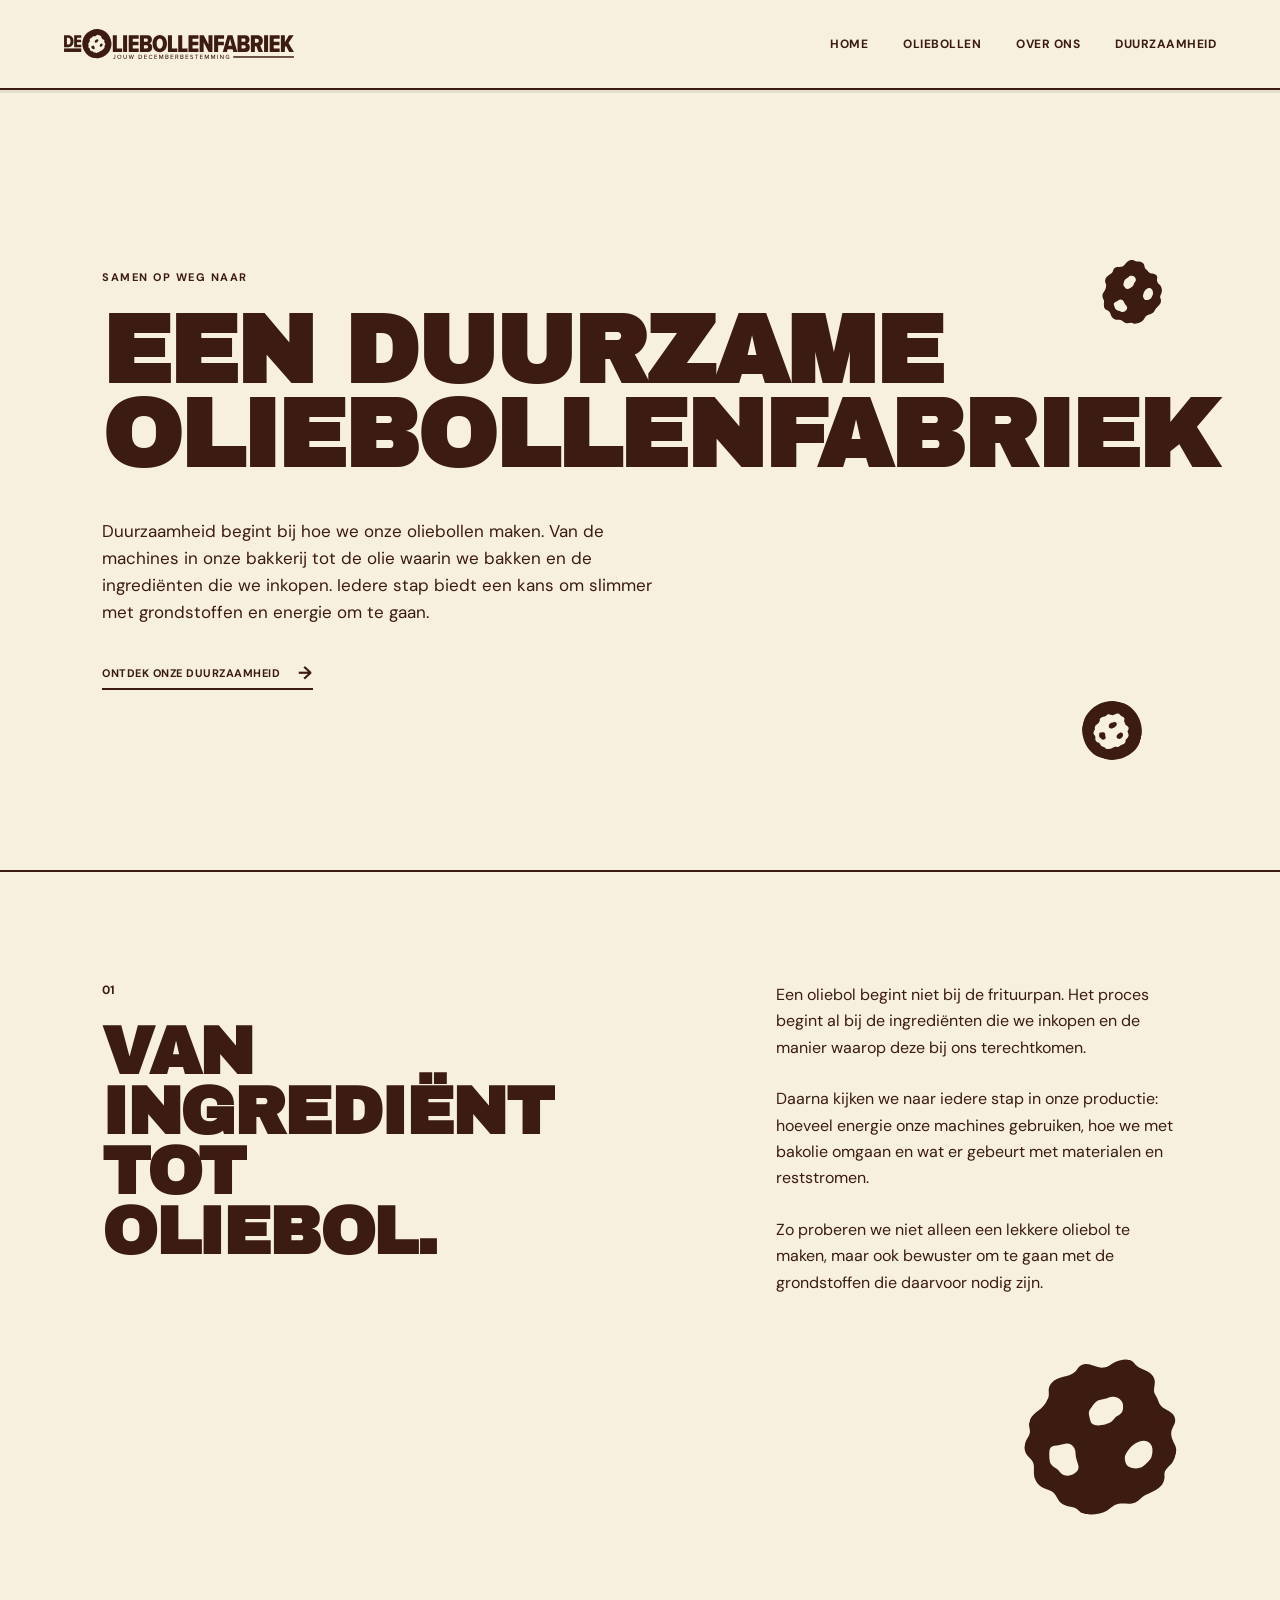
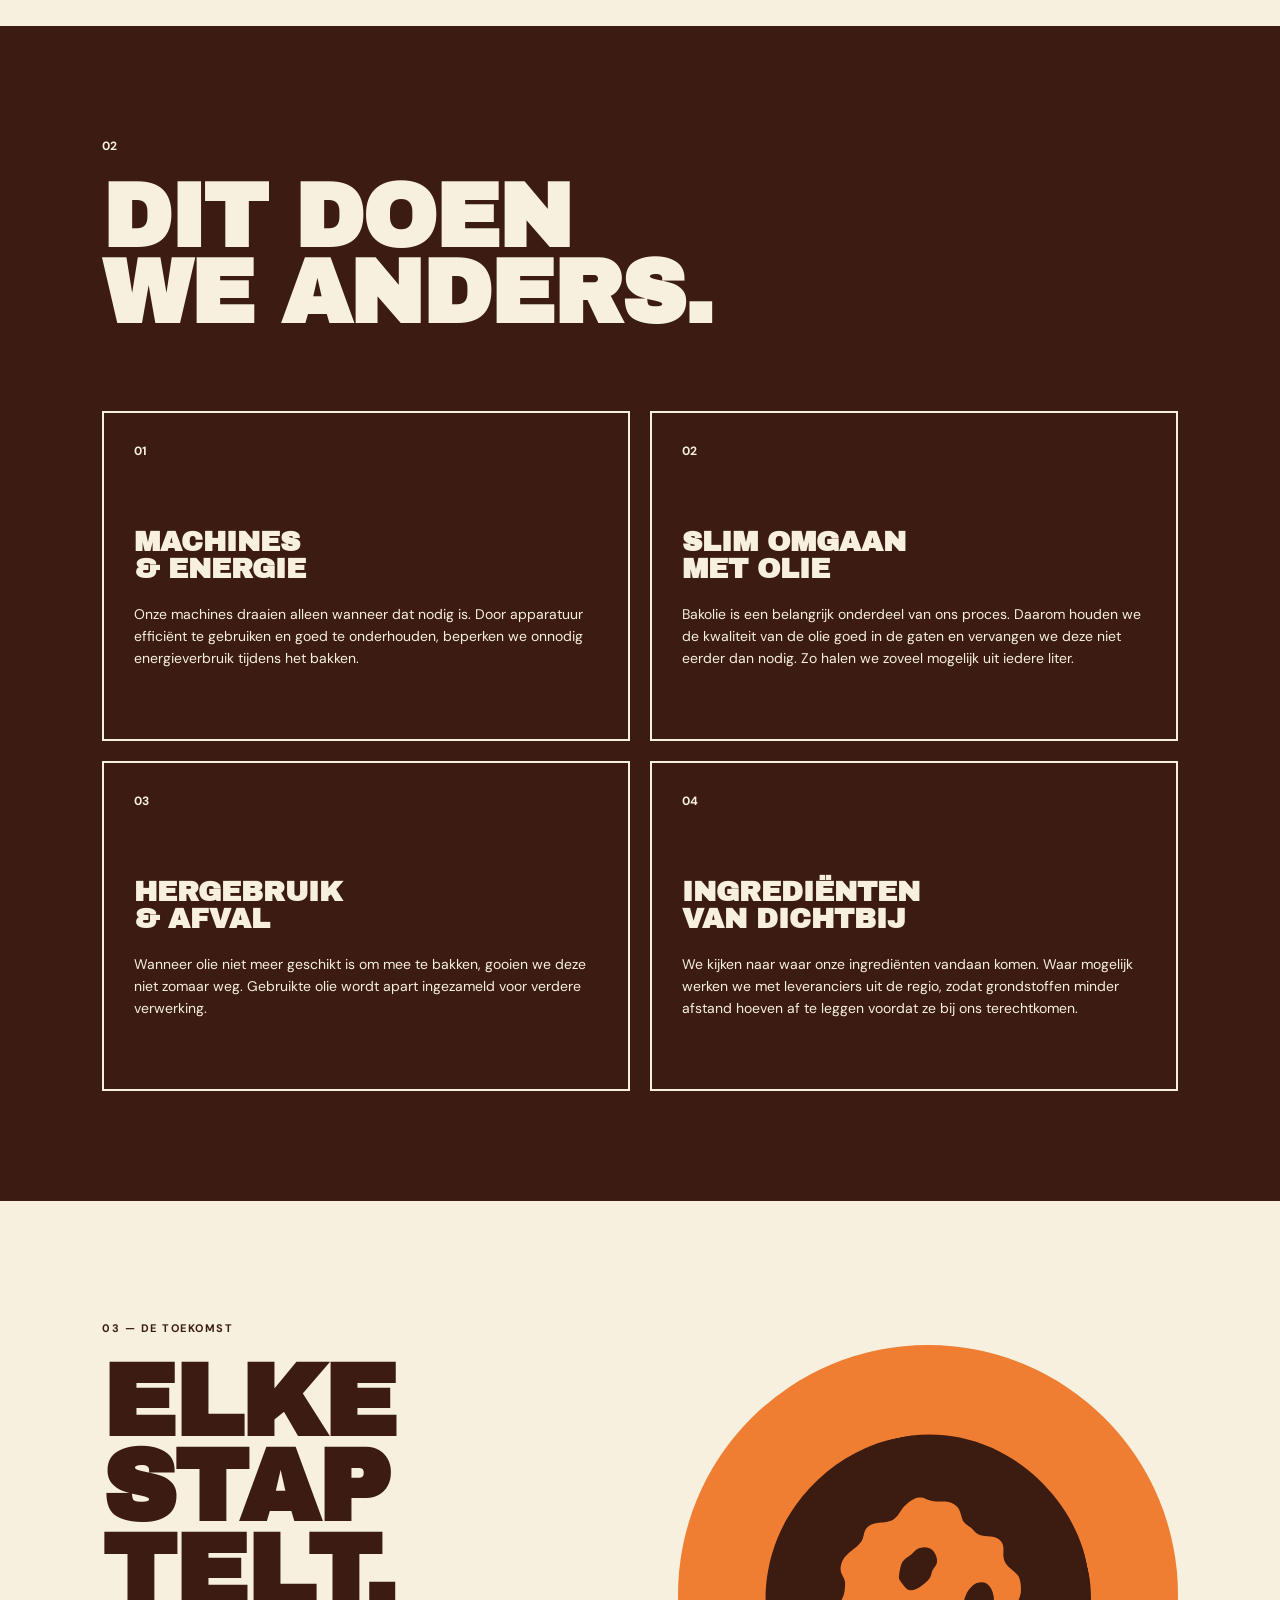
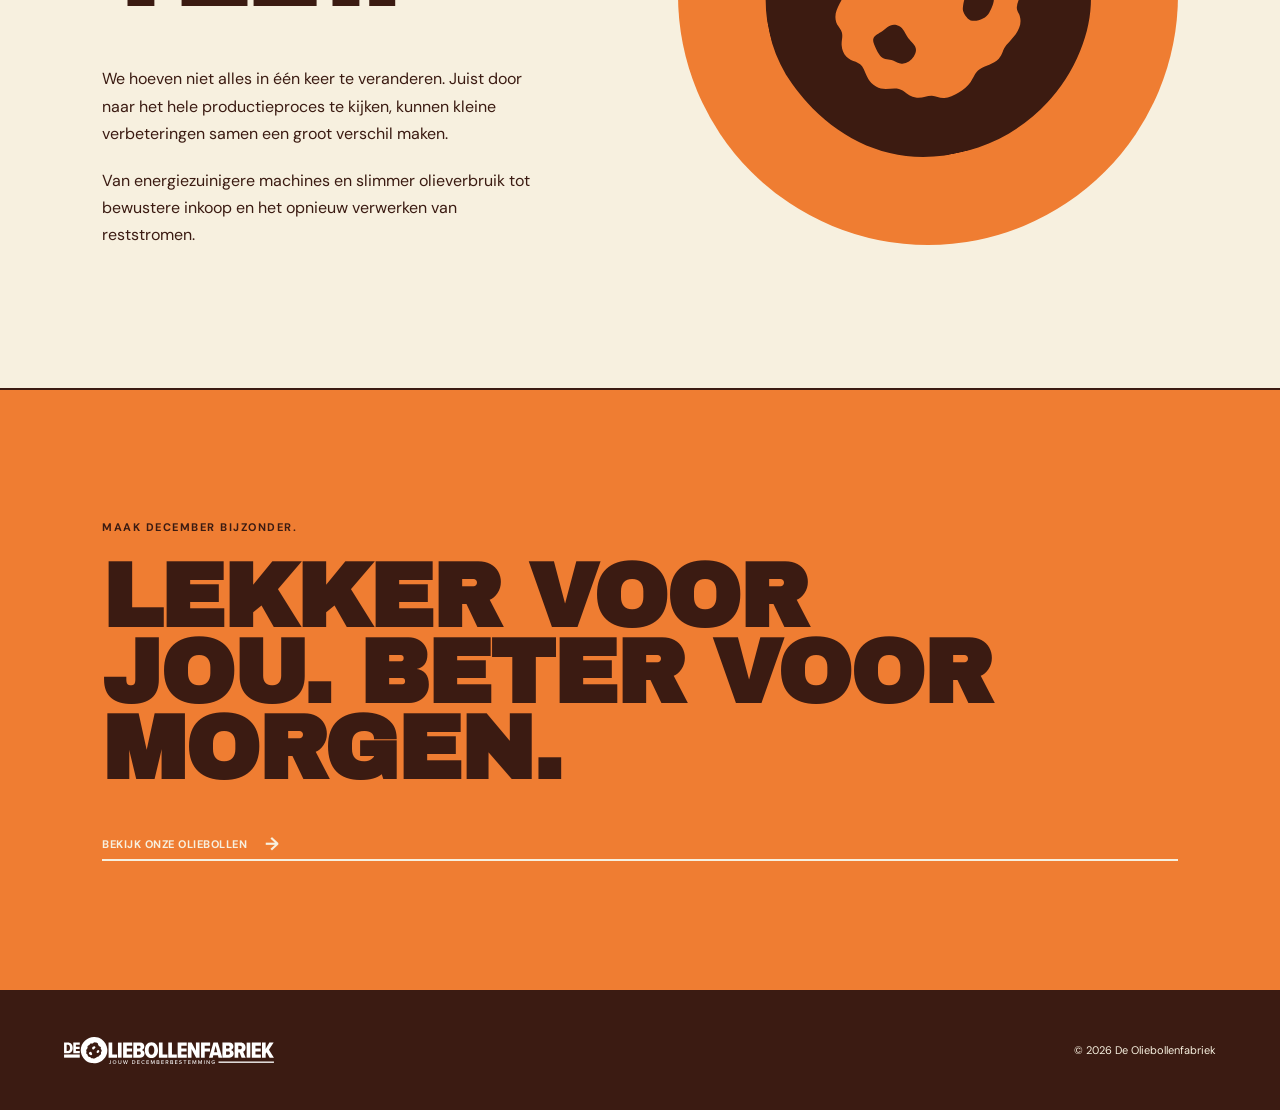
==== duurzaamheid.html @ 241d448b "Add files via upload" ====
<!DOCTYPE html>
<html lang="nl">
<head>
    <meta charset="UTF-8">
    <meta name="viewport" content="width=device-width, initial-scale=1.0">

    <title>Duurzaamheid — De Oliebollenfabriek</title>

    <link rel="stylesheet" href="style.css">

    <link rel="preconnect" href="https://fonts.googleapis.com">
    <link rel="preconnect" href="https://fonts.gstatic.com" crossorigin>
    <link href="https://fonts.googleapis.com/css2?family=Archivo+Black&family=DM+Sans:wght@400;500;700&display=swap" rel="stylesheet">
</head>

<body>

<header class="navbar">

    <a href="index.html" class="brand">
        <img src="typeface_logo.svg" alt="De Oliebollenfabriek">
    </a>

    <nav>
        <a href="index.html">Home</a>
        <a href="index.html#producten">Oliebollen</a>
        <a href="index.html#over-ons">Over ons</a>
        <a href="duurzaamheid.html">Duurzaamheid</a>
    </nav>

</header>


<main>

    <!-- HERO -->
    <section class="hero">

        <div class="hero-content">

            <p class="eyebrow">SAMEN OP WEG NAAR</p>

            <h1>
                EEN DUURZAME<br>
                OLIEBOLLENFABRIEK
            </h1>

            <p class="hero-intro">
                Duurzaamheid begint bij hoe we onze oliebollen
                maken. Van de machines in onze bakkerij tot de
                olie waarin we bakken en de ingrediënten die we
                inkopen. Iedere stap biedt een kans om slimmer
                met grondstoffen en energie om te gaan.
            </p>

            <a href="#duurzaam" class="text-button">
                ONTDEK ONZE DUURZAAMHEID
                <span>→</span>
            </a>

        </div>


        <div class="hero-visual">

            <img
                src="oliebol.svg"
                alt=""
                class="hero-oliebol"
            >

            <img
                src="oliebol_negative.svg"
                alt=""
                class="hero-oliebol-small"
            >

        </div>

    </section>


    <!-- PRODUCTION STORY -->
    <section class="about" id="over">

        <div class="about-heading">

            <p class="section-number">01</p>

            <h2>
                VAN<br>
                INGREDIËNT<br>
                TOT<br>
                OLIEBOL.
            </h2>

        </div>


        <div class="about-text">

            <p>
                Een oliebol begint niet bij de frituurpan.
                Het proces begint al bij de ingrediënten die
                we inkopen en de manier waarop deze bij ons
                terechtkomen.
            </p>

            <p>
                Daarna kijken we naar iedere stap in onze
                productie: hoeveel energie onze machines
                gebruiken, hoe we met bakolie omgaan en wat
                er gebeurt met materialen en reststromen.
            </p>

            <p>
                Zo proberen we niet alleen een lekkere oliebol
                te maken, maar ook bewuster om te gaan met de
                grondstoffen die daarvoor nodig zijn.
            </p>

            <div class="about-decoration">
                <img src="oliebol.svg" alt="">
            </div>

        </div>

    </section>


    <!-- SUSTAINABILITY TOPICS -->
    <section class="sustainability" id="duurzaam">

        <div class="section-heading light">

            <p class="section-number">02</p>

            <h2>
                DIT DOEN<br>
                WE ANDERS.
            </h2>

        </div>


        <div class="cards">

            <!-- MACHINE USE -->
            <article class="card">

                <p class="card-number">01</p>

                <h3>MACHINES<br>& ENERGIE</h3>

                <p>
                    Onze machines draaien alleen wanneer dat
                    nodig is. Door apparatuur efficiënt te
                    gebruiken en goed te onderhouden, beperken
                    we onnodig energieverbruik tijdens het bakken.
                </p>

            </article>


            <!-- OIL -->
            <article class="card">

                <p class="card-number">02</p>

                <h3>SLIM OMGAAN<br>MET OLIE</h3>

                <p>
                    Bakolie is een belangrijk onderdeel van ons
                    proces. Daarom houden we de kwaliteit van de
                    olie goed in de gaten en vervangen we deze
                    niet eerder dan nodig. Zo halen we zoveel
                    mogelijk uit iedere liter.
                </p>

            </article>


            <!-- REUSE & DISPOSAL -->
            <article class="card">

                <p class="card-number">03</p>

                <h3>HERGEBRUIK<br>& AFVAL</h3>

                <p>
                    Wanneer olie niet meer geschikt is om mee
                    te bakken, gooien we deze niet zomaar weg.
                    Gebruikte olie wordt apart ingezameld voor
                    verdere verwerking.
                </p>

            </article>


            <!-- INGREDIENTS -->
            <article class="card">

                <p class="card-number">04</p>

                <h3>INGREDIËNTEN<br>VAN DICHTBIJ</h3>

                <p>
                    We kijken naar waar onze ingrediënten vandaan
                    komen. Waar mogelijk werken we met leveranciers
                    uit de regio, zodat grondstoffen minder afstand
                    hoeven af te leggen voordat ze bij ons terechtkomen.
                </p>

            </article>

        </div>

    </section>


    <!-- FUTURE -->
    <section class="future" id="toekomst">

        <div class="future-content">

            <p class="eyebrow">03 — DE TOEKOMST</p>

            <h2>
                ELKE<br>
                STAP<br>
                TELT.
            </h2>

            <div class="future-text">

                <p>
                    We hoeven niet alles in één keer te veranderen.
                    Juist door naar het hele productieproces te
                    kijken, kunnen kleine verbeteringen samen een
                    groot verschil maken.
                </p>

                <p>
                    Van energiezuinigere machines en slimmer
                    olieverbruik tot bewustere inkoop en het
                    opnieuw verwerken van reststromen.
                </p>

            </div>

        </div>


        <div class="future-visual">

            <div class="orange-circle">

                <img
                    src="oliebol_negative.svg"
                    alt=""
                >

            </div>

        </div>

    </section>


    <!-- CTA -->
    <section class="cta">

        <p class="eyebrow">
            MAAK DECEMBER BIJZONDER.
        </p>

        <h2>
            LEKKER VOOR<br>
            JOU. BETER VOOR<br>
            MORGEN.
        </h2>

        <a href="index.html#producten" class="text-button text-button-light">
            BEKIJK ONZE OLIEBOLLEN
            <span>→</span>
        </a>

    </section>

</main>


<footer class="footer">

    <img src="typeface_logo.svg" alt="De Oliebollenfabriek">

    <p>
        © 2026 De Oliebollenfabriek
    </p>

</footer>

</body>
</html>
---- style.css ----
/* =========================================================
   DE OLIEBOLLENFABRIEK
   ========================================================= */

:root {
    --cream: #f7f0df;
    --brown: #3b1b12;
    --orange: #ef7d32;
    --white: #fffaf0;
}


/* =========================================================
   RESET
   ========================================================= */

* {
    margin: 0;
    padding: 0;
    box-sizing: border-box;
}

html {
    scroll-behavior: smooth;
}

body {
    background: var(--cream);
    color: var(--brown);
    font-family: "DM Sans", sans-serif;
    overflow-x: hidden;
}

img {
    max-width: 100%;
    display: block;
}

a {
    color: inherit;
    text-decoration: none;
}


/* =========================================================
   HEADER
   ========================================================= */

.navbar {
    height: 90px;
    padding: 0 5vw;

    display: flex;
    align-items: center;
    justify-content: space-between;

    background: var(--cream);

    border-bottom: 2px solid var(--brown);

    position: sticky;
    top: 0;
    z-index: 100;

    /* Slight separation from the content underneath */
    box-shadow: 0 3px 0 rgba(59, 27, 18, 0.08);
}

.brand {
    width: 230px;
}

.brand img {
    width: 100%;
}

.navbar nav {
    display: flex;
    align-items: center;
    gap: 35px;
}

.navbar nav a {
    font-size: 12px;
    font-weight: 700;
    text-transform: uppercase;
    letter-spacing: 0.5px;

    transition: opacity 0.2s ease;
}

.navbar nav a:hover {
    opacity: 0.55;
}


/* =========================================================
   TYPOGRAPHY
   ========================================================= */

h1,
h2,
h3 {
    font-family: "Archivo Black", sans-serif;
    font-weight: 900;
}

h1,
h2 {
    letter-spacing: -2px;
}

.eyebrow {
    margin-bottom: 25px;

    font-size: 11px;
    font-weight: 700;
    letter-spacing: 1.5px;
}

.section-number {
    margin-bottom: 25px;

    font-size: 12px;
    font-weight: 700;
}


/* =========================================================
   BUTTONS
   ========================================================= */

.text-button {
    display: inline-flex;
    align-items: center;
    gap: 18px;

    padding-bottom: 8px;

    border-bottom: 2px solid var(--brown);

    font-size: 11px;
    font-weight: 700;
    letter-spacing: 0.5px;

    transition: gap 0.2s ease;
}

.text-button span {
    font-size: 18px;
    line-height: 0;
}

.text-button:hover {
    gap: 28px;
}

.text-button-light {
    border-color: var(--cream);
    color: var(--cream);
}


/* =========================================================
   HOMEPAGE — HERO
   ========================================================= */

.home-hero {
    min-height: calc(100vh - 90px);

    padding: 90px 8vw;

    display: grid;
    grid-template-columns: 1.1fr 0.9fr;

    align-items: center;

    border-bottom: 2px solid var(--brown);

    overflow: hidden;
}

.home-hero-content {
    position: relative;
    z-index: 2;
}

.home-hero h1 {
    max-width: 850px;

    font-size: clamp(55px, 8vw, 125px);
    line-height: 0.88;
}

.hero-description {
    max-width: 430px;

    margin: 40px 0 35px;

    font-size: 17px;
    line-height: 1.6;
}

.home-hero-visual {
    position: relative;
    height: 600px;
}

.home-hero-visual .hero-oliebol {
    position: absolute;

    width: min(430px, 34vw);

    right: 2vw;
    top: 80px;

    transform: rotate(-8deg);
}

.home-hero-visual .hero-oliebol-small {
    position: absolute;

    width: 150px;

    right: 0;
    bottom: 40px;

    transform: rotate(15deg);
}


/* =========================================================
   HOMEPAGE — PRODUCTS
   ========================================================= */

.products {
    padding: 120px 8vw;

    border-bottom: 2px solid var(--brown);
}

.products .section-heading {
    max-width: 900px;
    margin-bottom: 80px;
}

.products .section-heading h2 {
    font-size: clamp(55px, 7vw, 105px);
    line-height: 0.9;
}

.section-intro {
    max-width: 500px;

    margin-top: 35px;

    font-size: 17px;
    line-height: 1.6;
}

.product-grid {
    display: grid;
    grid-template-columns: repeat(3, 1fr);
    gap: 25px;
}

.product-card {
    min-height: 520px;

    padding: 30px;

    border: 2px solid var(--brown);

    display: flex;
    flex-direction: column;

    transition:
        transform 0.2s ease,
        box-shadow 0.2s ease;
}

.product-card:hover {
    transform: translateY(-8px);
    box-shadow: 8px 8px 0 var(--brown);
}

.product-card.orange-card {
    background: var(--orange);
}

.product-image {
    height: 230px;

    display: flex;
    align-items: center;
    justify-content: center;

    margin-bottom: 30px;
}

.product-image img {
    width: 180px;
    transform: rotate(-8deg);
}

.product-number {
    margin-bottom: 15px;

    font-size: 10px;
    font-weight: 700;
    letter-spacing: 1px;
}

.product-card h3 {
    margin-bottom: 15px;
    font-size: 32px;
    line-height: 0.95;
}

.product-card > p:not(.product-number) {
    font-size: 14px;
    line-height: 1.5;
}

.product-bottom {
    margin-top: auto;
    padding-top: 30px;

    display: flex;
    align-items: baseline;
    justify-content: space-between;

    border-top: 2px solid currentColor;
}

.product-bottom strong {
    font-family: "Archivo Black", sans-serif;
    font-size: 24px;
}

.product-bottom span {
    font-size: 9px;
    font-weight: 700;
}


/* =========================================================
   HOMEPAGE — ABOUT
   ========================================================= */

.about-home {
    min-height: 750px;

    padding: 120px 8vw;

    display: grid;
    grid-template-columns: 0.9fr 1.1fr;

    align-items: center;
    gap: 80px;

    border-bottom: 2px solid var(--brown);
}

.about-home-visual {
    min-height: 500px;

    background: var(--orange);

    display: flex;
    align-items: center;
    justify-content: center;
}

.about-home-visual img {
    width: 65%;
    transform: rotate(-12deg);
}

.about-home-content {
    max-width: 650px;
}

.about-home-content h2 {
    margin-bottom: 40px;

    font-size: clamp(55px, 7vw, 105px);
    line-height: 0.85;
}

.about-home-content > p:not(.section-number) {
    max-width: 520px;

    margin-bottom: 20px;

    font-size: 16px;
    line-height: 1.7;
}


/* =========================================================
   HOMEPAGE — SUSTAINABILITY TEASER
   ========================================================= */

.sustainability-teaser {
    min-height: 650px;

    padding: 100px 8vw;

    background: var(--orange);

    display: grid;
    grid-template-columns: 1.2fr 0.8fr;

    align-items: end;
    gap: 80px;
}

.sustainability-teaser h2 {
    font-size: clamp(55px, 7vw, 105px);
    line-height: 0.85;
}

.teaser-content {
    max-width: 420px;
}

.teaser-content p {
    margin-bottom: 35px;

    font-size: 16px;
    line-height: 1.7;
}


/* =========================================================
   HOMEPAGE — CONTACT
   ========================================================= */

.contact {
    min-height: 550px;

    padding: 110px 8vw;

    display: grid;
    grid-template-columns: 1fr 1fr;

    gap: 100px;

    border-bottom: 2px solid var(--brown);
}

.contact h2 {
    font-size: clamp(55px, 7vw, 105px);
    line-height: 0.85;
}

.contact-info {
    max-width: 400px;
}

.contact-info h3 {
    margin-bottom: 15px;
    font-size: 20px;
}

.contact-info p {
    margin-bottom: 45px;

    font-size: 16px;
    line-height: 1.6;
}


/* =========================================================
   DUURZAAMHEID — HERO
   ========================================================= */

.hero {
    min-height: 750px;

    padding: 90px 8vw;

    display: grid;
    grid-template-columns: 1.2fr 0.8fr;

    align-items: center;

    border-bottom: 2px solid var(--brown);

    overflow: hidden;
}

.hero-content {
    position: relative;
    z-index: 2;
}

.hero h1 {
    max-width: 1000px;

    font-size: clamp(55px, 7.5vw, 125px);
    line-height: 0.88;
}

.hero-intro {
    max-width: 550px;

    margin: 40px 0 35px;

    font-size: 17px;
    line-height: 1.6;
}

.hero-visual {
    position: relative;
    height: 600px;
}

.hero-visual .hero-oliebol {
    position: absolute;

    width: min(430px, 34vw);

    right: 0;
    top: 80px;

    transform: rotate(-8deg);
}

.hero-visual .hero-oliebol-small {
    position: absolute;

    width: 150px;

    right: 20px;
    bottom: 20px;

    transform: rotate(15deg);
}


/* =========================================================
   DUURZAAMHEID — PRODUCTION STORY
   ========================================================= */

.about {
    min-height: 700px;

    padding: 110px 8vw;

    display: grid;
    grid-template-columns: 1.2fr 0.8fr;

    gap: 70px;

    border-bottom: 2px solid var(--brown);
}

.about-heading h2 {
    width: 100%;
    max-width: 100%;

    font-size: clamp(42px, 5.2vw, 82px);
    line-height: 0.9;

    letter-spacing: -1.5px;
}

.about-text {
    max-width: 430px;

    font-size: 16px;
    line-height: 1.65;
}

.about-text p {
    margin-bottom: 25px;
}

.about-decoration {
    margin-top: 60px;

    display: flex;
    justify-content: flex-end;
}

.about-decoration img {
    width: 150px;
    transform: rotate(12deg);
}


/* =========================================================
   DUURZAAMHEID — CARDS
   ========================================================= */

.sustainability {
    padding: 110px 8vw;

    background: var(--brown);
    color: var(--cream);
}

.section-heading.light {
    margin-bottom: 80px;
}

.section-heading.light h2 {
    font-size: clamp(55px, 7vw, 105px);
    line-height: 0.85;
}

.cards {
    display: grid;
    grid-template-columns: repeat(2, 1fr);
    gap: 20px;
}

.card {
    min-height: 330px;

    padding: 30px;

    border: 2px solid var(--cream);

    display: flex;
    flex-direction: column;
}

.card-number {
    margin-bottom: 70px;

    font-size: 12px;
    font-weight: 700;
}

.card h3 {
    margin-bottom: 20px;

    font-size: 28px;
    line-height: 0.95;
}

.card p:last-child {
    max-width: 500px;

    font-size: 14px;
    line-height: 1.6;
}


/* =========================================================
   DUURZAAMHEID — FUTURE
   ========================================================= */

.future {
    min-height: 750px;

    padding: 120px 8vw;

    display: grid;
    grid-template-columns: 1fr 1fr;

    align-items: center;
    gap: 80px;

    border-bottom: 2px solid var(--brown);
}

.future h2 {
    font-size: clamp(60px, 8vw, 120px);
    line-height: 0.83;
}

.future-text {
    max-width: 430px;

    margin-top: 50px;

    font-size: 16px;
    line-height: 1.7;
}

.future-text p {
    margin-bottom: 20px;
}

.future-visual {
    display: flex;
    align-items: center;
    justify-content: center;
}

.orange-circle {
    width: min(500px, 40vw);
    aspect-ratio: 1;

    border-radius: 50%;

    background: var(--orange);

    display: flex;
    align-items: center;
    justify-content: center;
}

.orange-circle img {
    width: 65%;
    transform: rotate(-12deg);
}


/* =========================================================
   DUURZAAMHEID — CTA
   ========================================================= */

.cta {
    min-height: 600px;

    padding: 110px 8vw;

    background: var(--orange);

    display: flex;
    flex-direction: column;
    justify-content: center;
}

.cta h2 {
    margin-bottom: 50px;

    font-size: clamp(55px, 7vw, 110px);
    line-height: 0.85;
}


/* =========================================================
   FOOTER
   ========================================================= */

.footer {
    min-height: 120px;

    padding: 35px 5vw;

    display: flex;
    align-items: center;
    justify-content: space-between;

    background: var(--brown);
    color: var(--cream);
}

.footer img {
    width: 210px;
    filter: brightness(0) invert(1);
}

.footer p {
    font-size: 11px;
}


/* =========================================================
   TABLET
   ========================================================= */

@media (max-width: 900px) {

    .navbar {
        padding: 0 5vw;
    }

    .navbar nav {
        gap: 18px;
    }

    .navbar nav a {
        font-size: 10px;
    }

    .brand {
        width: 180px;
    }


    .home-hero,
    .hero {
        grid-template-columns: 1fr;
    }

    .home-hero-visual,
    .hero-visual {
        height: 350px;
    }

    .home-hero-visual .hero-oliebol,
    .hero-visual .hero-oliebol {
        width: 300px;

        right: 10%;
        top: 20px;
    }


    .product-grid {
        grid-template-columns: 1fr;
    }

    .cards {
        grid-template-columns: 1fr;
    }

    .product-card {
        min-height: 450px;
    }


    .about-home,
    .about,
    .future,
    .contact,
    .sustainability-teaser {
        grid-template-columns: 1fr;
    }


    .about-home {
        gap: 60px;
    }

    .about-home-visual {
        min-height: 400px;
    }


    .sustainability-teaser {
        gap: 60px;
    }


    .future {
        gap: 60px;
    }

    .orange-circle {
        width: 400px;
    }


    .contact {
        gap: 60px;
    }
}


/* =========================================================
   MOBILE
   ========================================================= */

@media (max-width: 600px) {

    .navbar {
        height: auto;

        padding: 20px 6vw;

        flex-direction: column;

        gap: 20px;
    }

    .navbar nav {
        width: 100%;

        justify-content: center;
        flex-wrap: wrap;

        gap: 15px;
    }

    .brand {
        width: 190px;
    }


    .home-hero,
    .hero {
        padding: 70px 6vw;
    }

    .home-hero h1,
    .hero h1 {
        font-size: 48px;
    }

    .home-hero-visual,
    .hero-visual {
        height: 280px;
    }

    .home-hero-visual .hero-oliebol,
    .hero-visual .hero-oliebol {
        width: 230px;
        right: 5%;
    }

    .hero-oliebol-small {
        width: 90px;
    }


    .products,
    .about-home,
    .about,
    .sustainability,
    .future,
    .contact,
    .cta {
        padding: 75px 6vw;
    }


    .products .section-heading h2,
    .section-heading.light h2,
    .about-home-content h2,
    .sustainability-teaser h2,
    .contact h2,
    .future h2,
    .cta h2 {
        font-size: 50px;
    }


    .about-heading h2 {
        font-size: 45px;
    }


    .product-card {
        min-height: 450px;
    }


    .orange-circle {
        width: 280px;
    }


    .footer {
        padding: 30px 6vw;

        flex-direction: column;

        gap: 20px;
    }

}
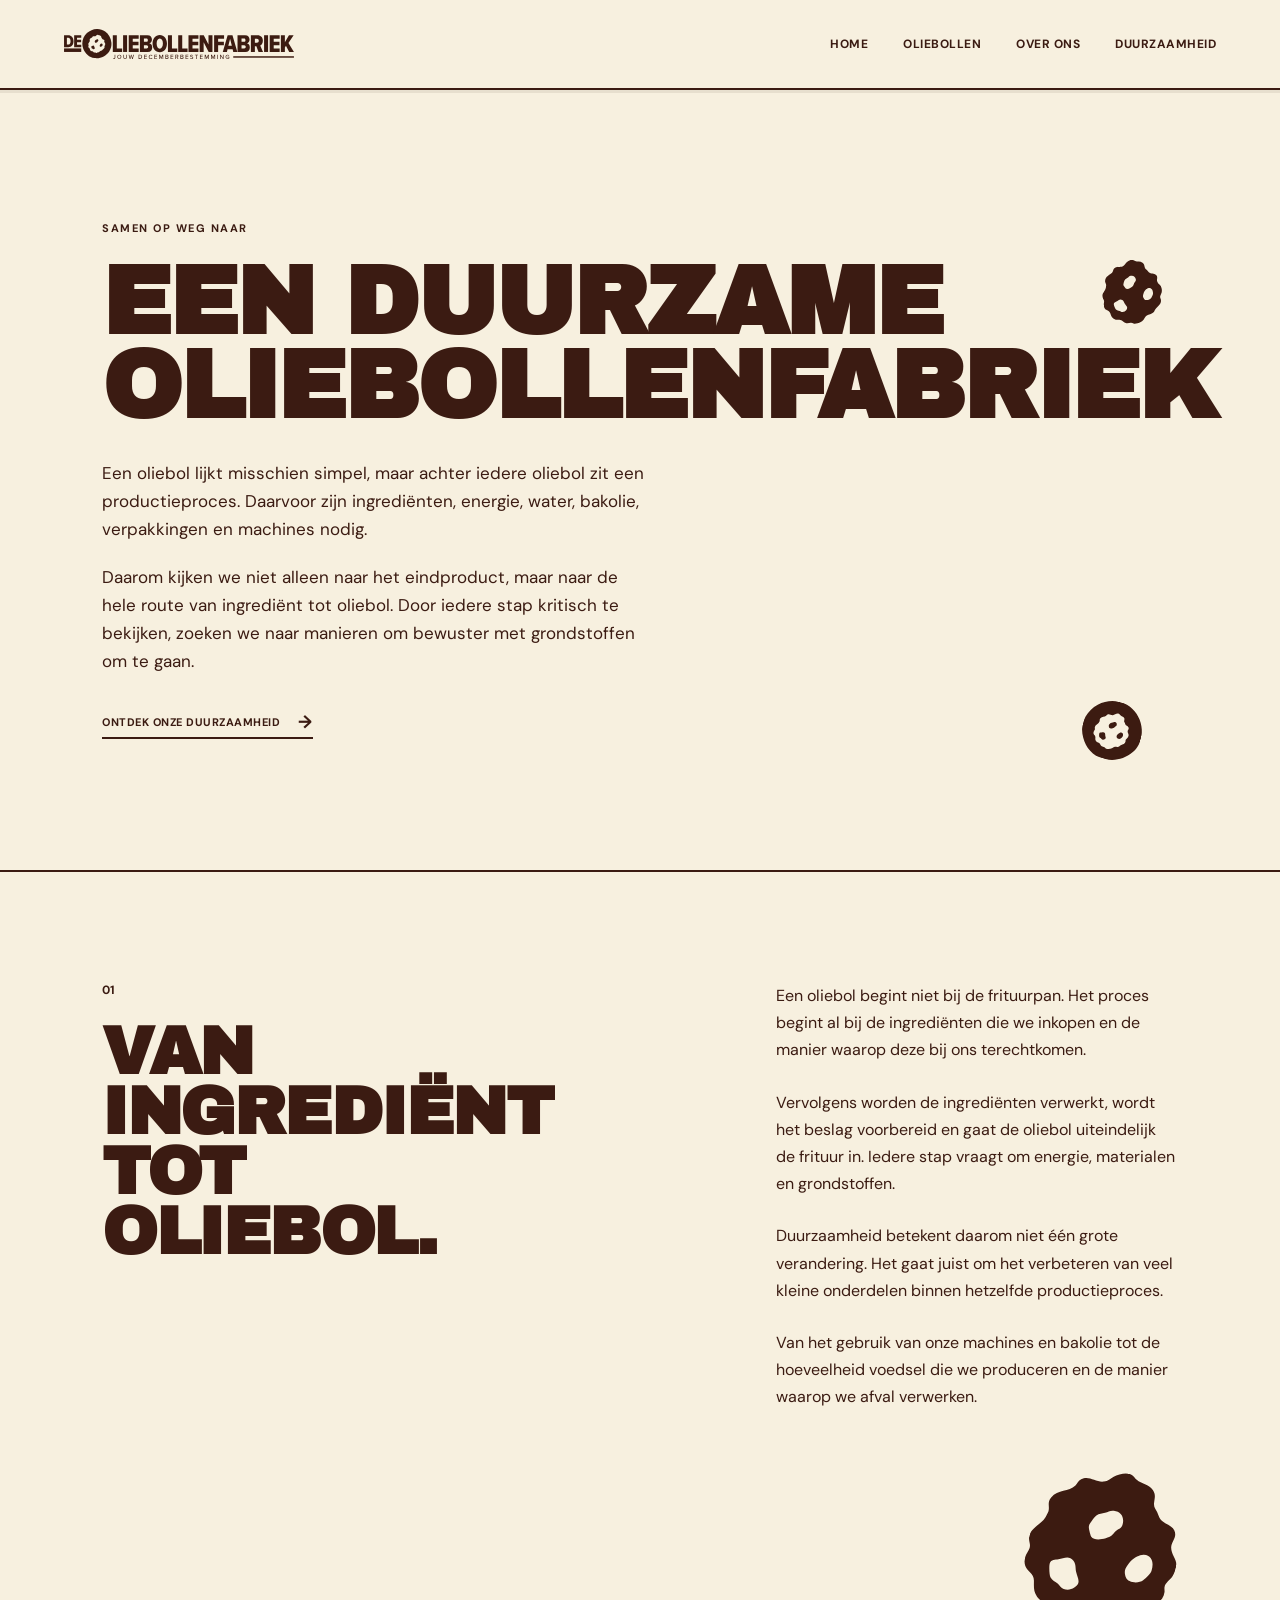
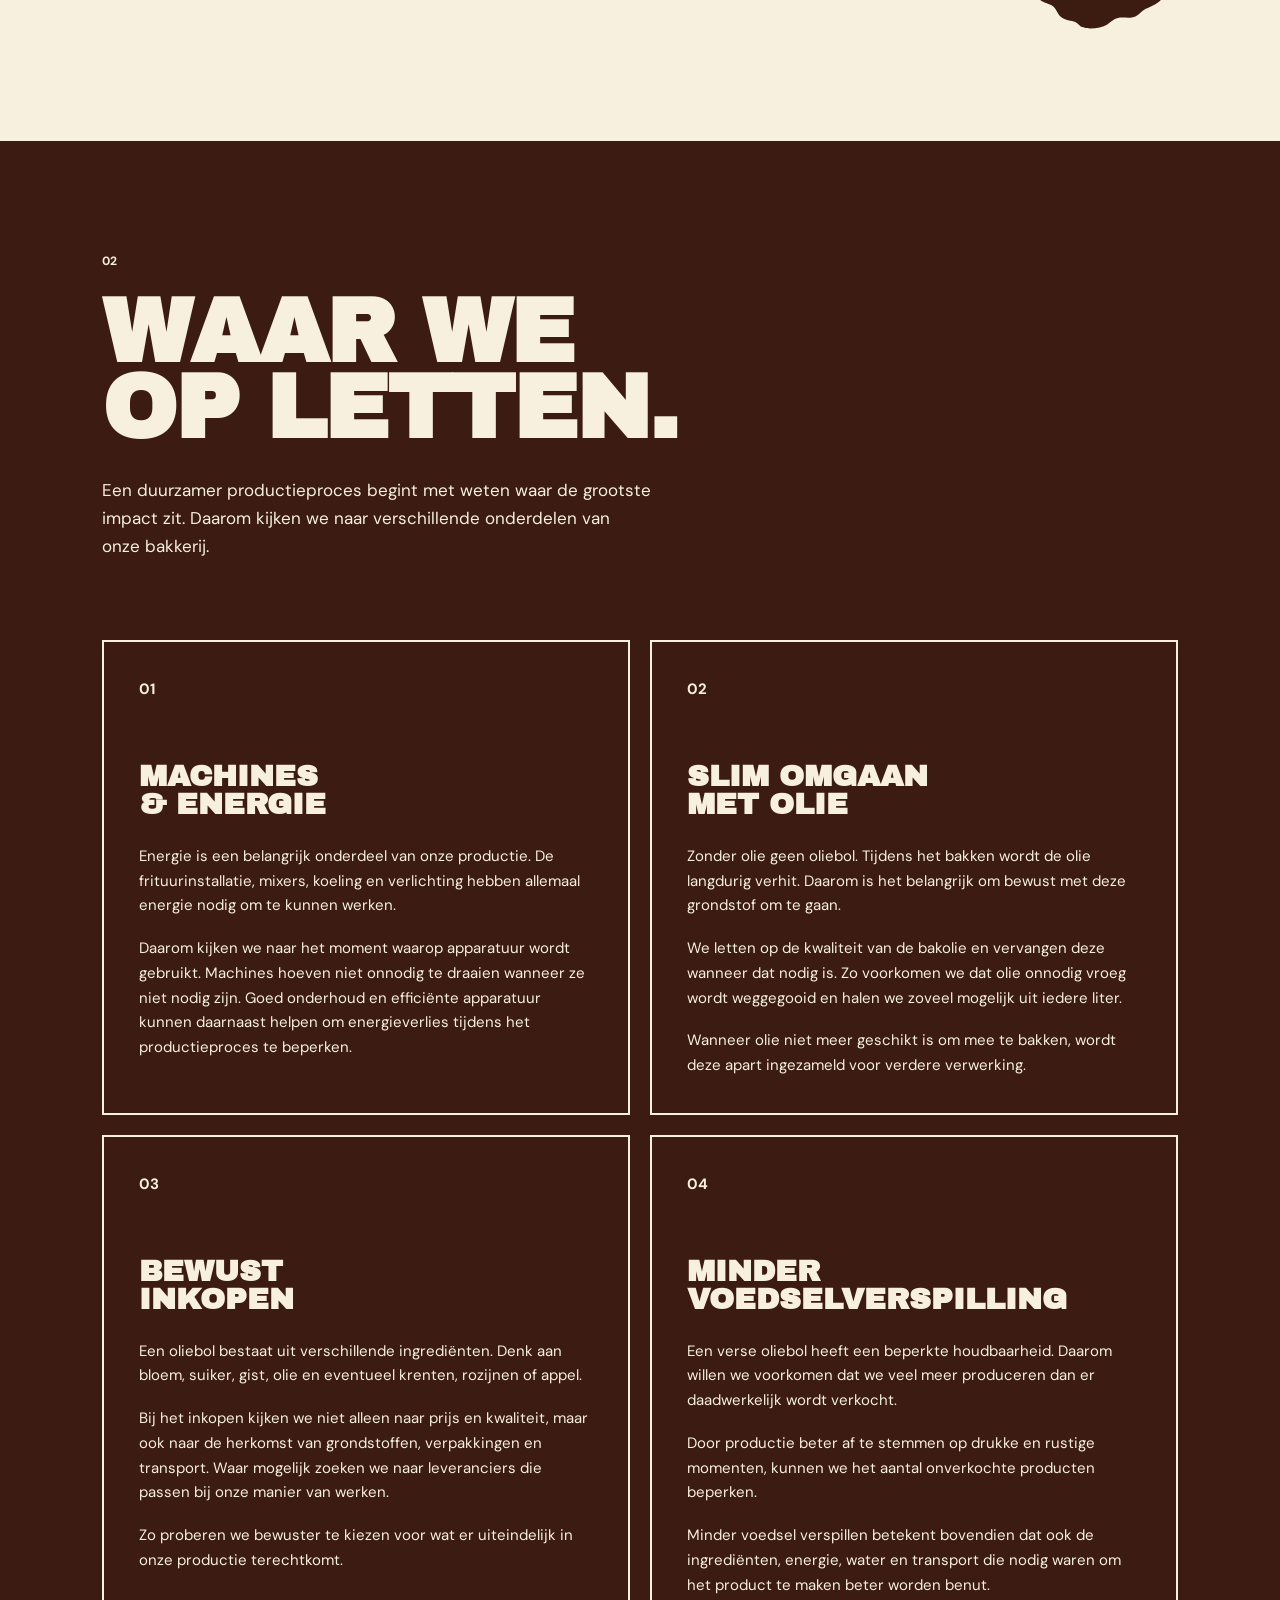
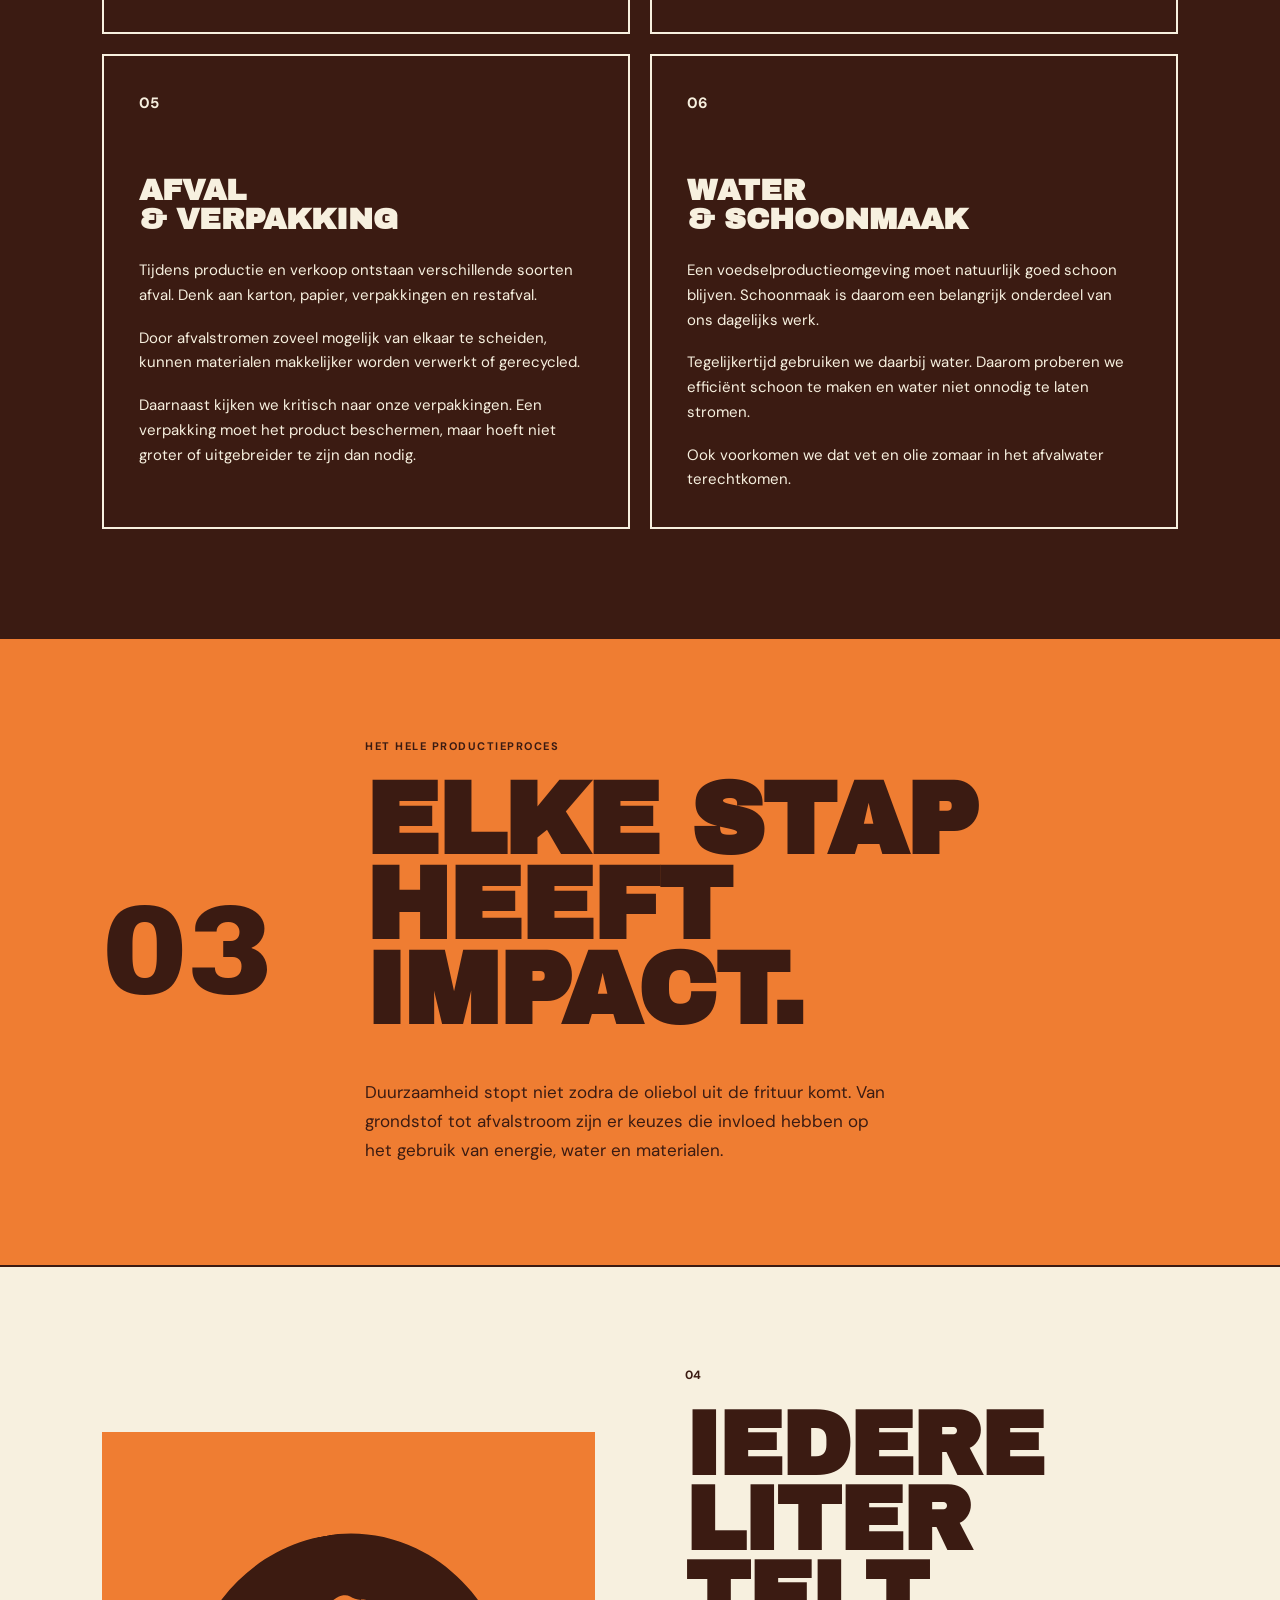
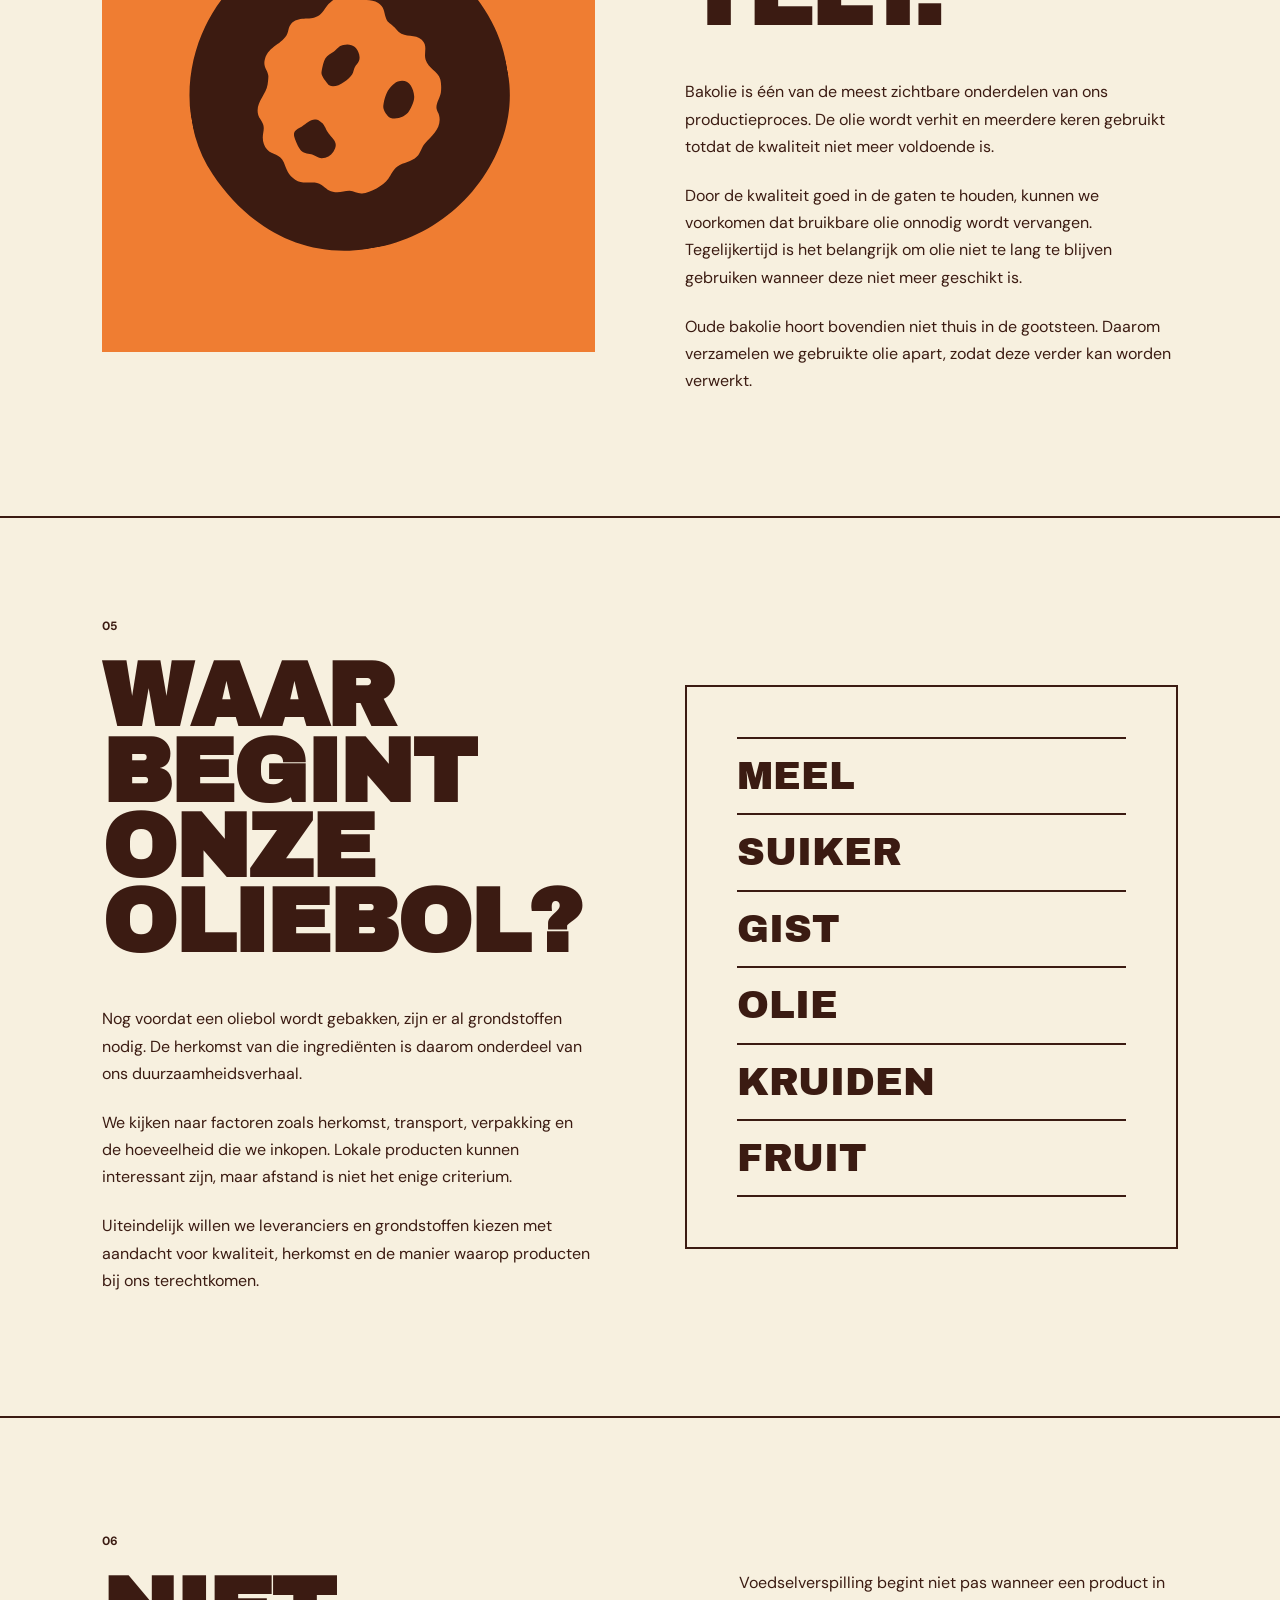
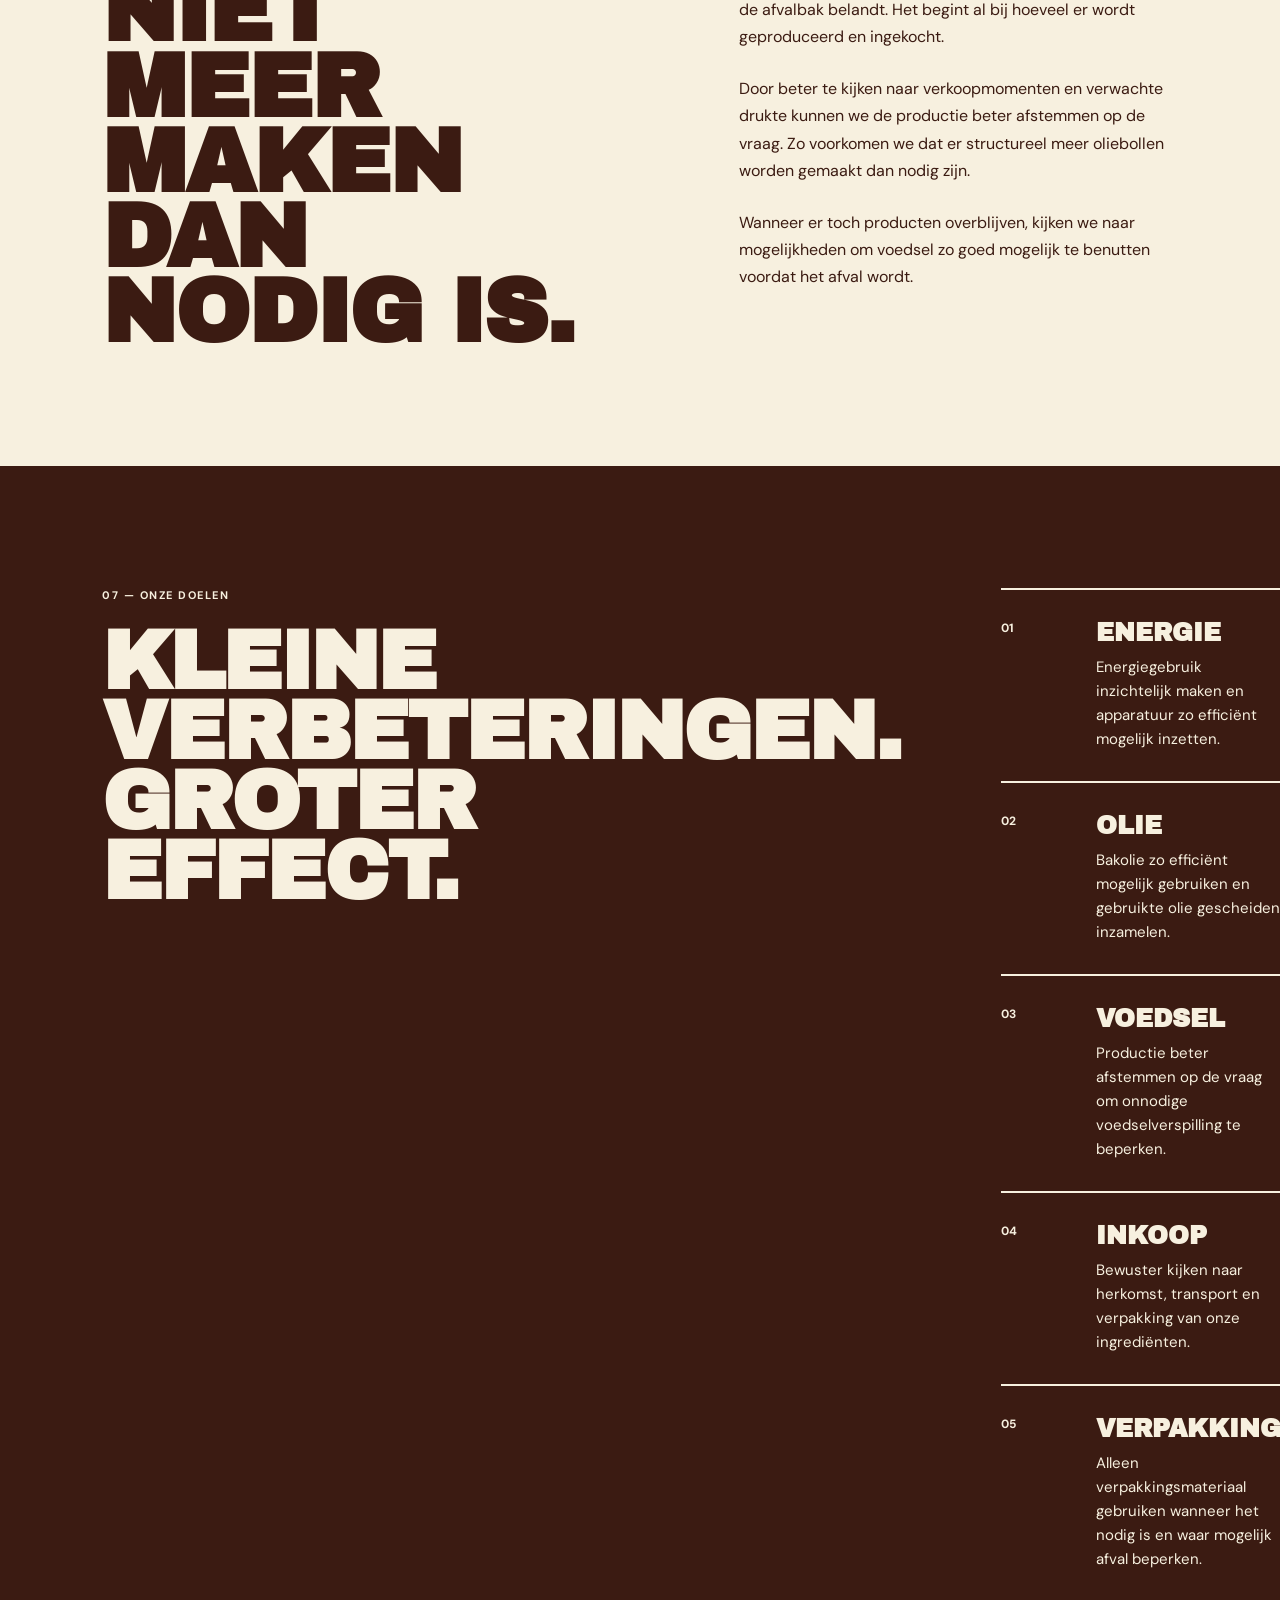
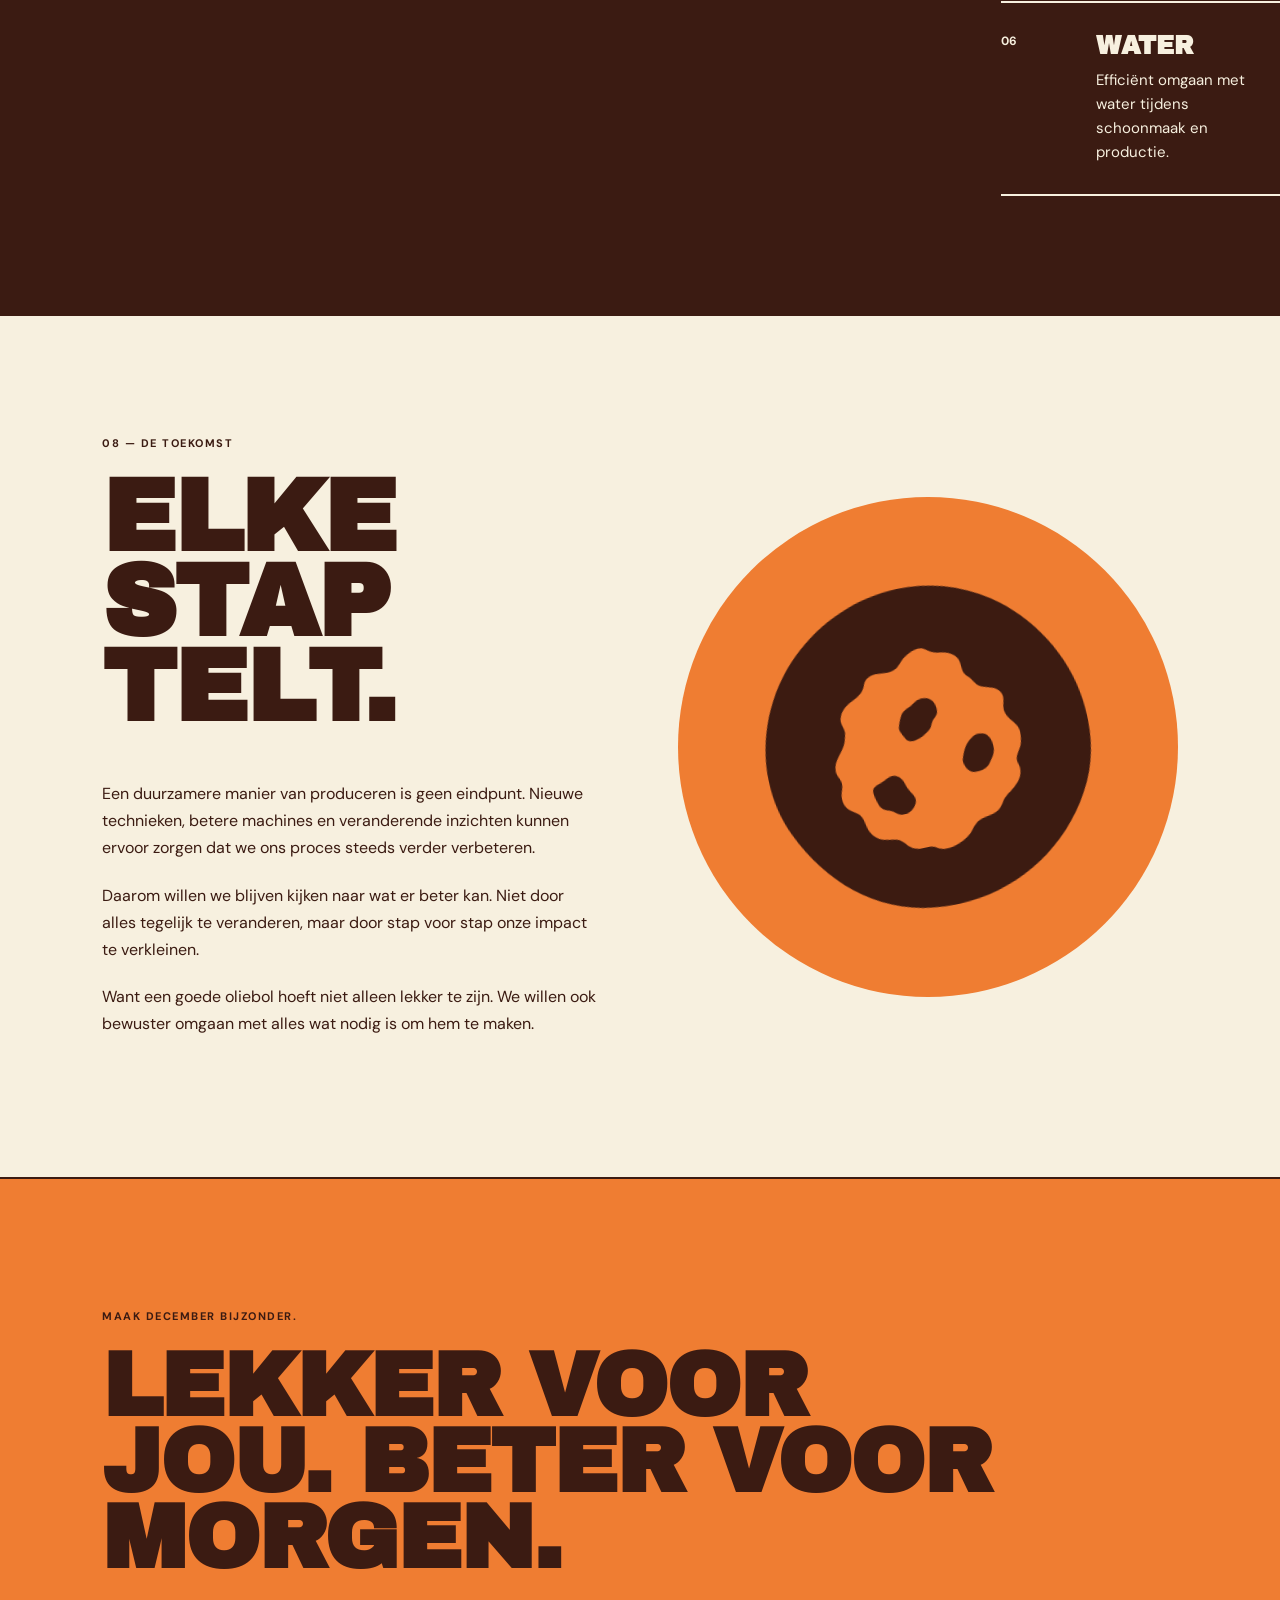
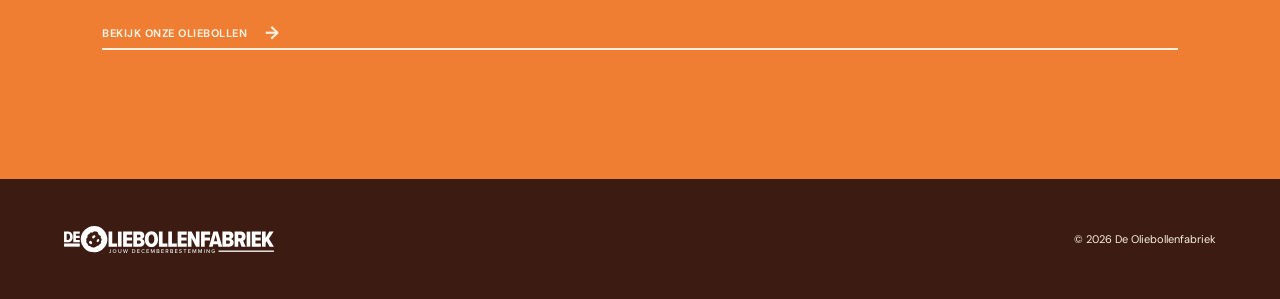
==== commit adf759ee: "Add files via upload" ====
--- a/duurzaamheid.html
+++ b/duurzaamheid.html
@@ -33,7 +33,10 @@
 
 <main>
 
-    <!-- HERO -->
+    <!-- =====================================================
+         HERO
+         ===================================================== -->
+
     <section class="hero">
 
         <div class="hero-content">
@@ -46,11 +49,17 @@
             </h1>
 
             <p class="hero-intro">
-                Duurzaamheid begint bij hoe we onze oliebollen
-                maken. Van de machines in onze bakkerij tot de
-                olie waarin we bakken en de ingrediënten die we
-                inkopen. Iedere stap biedt een kans om slimmer
-                met grondstoffen en energie om te gaan.
+                Een oliebol lijkt misschien simpel, maar achter
+                iedere oliebol zit een productieproces. Daarvoor
+                zijn ingrediënten, energie, water, bakolie,
+                verpakkingen en machines nodig.
+            </p>
+
+            <p class="hero-intro">
+                Daarom kijken we niet alleen naar het eindproduct,
+                maar naar de hele route van ingrediënt tot oliebol.
+                Door iedere stap kritisch te bekijken, zoeken we
+                naar manieren om bewuster met grondstoffen om te gaan.
             </p>
 
             <a href="#duurzaam" class="text-button">
@@ -80,7 +89,10 @@
     </section>
 
 
-    <!-- PRODUCTION STORY -->
+    <!-- =====================================================
+         INTRODUCTION
+         ===================================================== -->
+
     <section class="about" id="over">
 
         <div class="about-heading">
@@ -107,28 +119,43 @@
             </p>
 
             <p>
-                Daarna kijken we naar iedere stap in onze
-                productie: hoeveel energie onze machines
-                gebruiken, hoe we met bakolie omgaan en wat
-                er gebeurt met materialen en reststromen.
-            </p>
-
-            <p>
-                Zo proberen we niet alleen een lekkere oliebol
-                te maken, maar ook bewuster om te gaan met de
-                grondstoffen die daarvoor nodig zijn.
+                Vervolgens worden de ingrediënten verwerkt,
+                wordt het beslag voorbereid en gaat de oliebol
+                uiteindelijk de frituur in. Iedere stap vraagt
+                om energie, materialen en grondstoffen.
+            </p>
+
+            <p>
+                Duurzaamheid betekent daarom niet één grote
+                verandering. Het gaat juist om het verbeteren
+                van veel kleine onderdelen binnen hetzelfde
+                productieproces.
+            </p>
+
+            <p>
+                Van het gebruik van onze machines en bakolie
+                tot de hoeveelheid voedsel die we produceren
+                en de manier waarop we afval verwerken.
             </p>
 
             <div class="about-decoration">
-                <img src="oliebol.svg" alt="">
-            </div>
-
-        </div>
-
-    </section>
-
-
-    <!-- SUSTAINABILITY TOPICS -->
+
+                <img
+                    src="oliebol.svg"
+                    alt=""
+                >
+
+            </div>
+
+        </div>
+
+    </section>
+
+
+    <!-- =====================================================
+         SUSTAINABILITY TOPICS
+         ===================================================== -->
+
     <section class="sustainability" id="duurzaam">
 
         <div class="section-heading light">
@@ -136,94 +163,556 @@
             <p class="section-number">02</p>
 
             <h2>
-                DIT DOEN<br>
-                WE ANDERS.
+                WAAR WE<br>
+                OP LETTEN.
             </h2>
 
+            <p class="section-heading-intro">
+                Een duurzamer productieproces begint met weten
+                waar de grootste impact zit. Daarom kijken we
+                naar verschillende onderdelen van onze bakkerij.
+            </p>
+
         </div>
 
 
         <div class="cards">
 
-            <!-- MACHINE USE -->
+
+            <!-- =================================================
+                 ENERGY
+                 ================================================= -->
+
             <article class="card">
 
                 <p class="card-number">01</p>
 
-                <h3>MACHINES<br>& ENERGIE</h3>
-
-                <p>
-                    Onze machines draaien alleen wanneer dat
-                    nodig is. Door apparatuur efficiënt te
-                    gebruiken en goed te onderhouden, beperken
-                    we onnodig energieverbruik tijdens het bakken.
+                <h3>
+                    MACHINES<br>
+                    & ENERGIE
+                </h3>
+
+                <p>
+                    Energie is een belangrijk onderdeel van onze
+                    productie. De frituurinstallatie, mixers,
+                    koeling en verlichting hebben allemaal energie
+                    nodig om te kunnen werken.
+                </p>
+
+                <p>
+                    Daarom kijken we naar het moment waarop
+                    apparatuur wordt gebruikt. Machines hoeven
+                    niet onnodig te draaien wanneer ze niet nodig
+                    zijn. Goed onderhoud en efficiënte apparatuur
+                    kunnen daarnaast helpen om energieverlies
+                    tijdens het productieproces te beperken.
                 </p>
 
             </article>
 
 
-            <!-- OIL -->
+            <!-- =================================================
+                 OIL
+                 ================================================= -->
+
             <article class="card">
 
                 <p class="card-number">02</p>
 
-                <h3>SLIM OMGAAN<br>MET OLIE</h3>
-
-                <p>
-                    Bakolie is een belangrijk onderdeel van ons
-                    proces. Daarom houden we de kwaliteit van de
-                    olie goed in de gaten en vervangen we deze
-                    niet eerder dan nodig. Zo halen we zoveel
-                    mogelijk uit iedere liter.
+                <h3>
+                    SLIM OMGAAN<br>
+                    MET OLIE
+                </h3>
+
+                <p>
+                    Zonder olie geen oliebol. Tijdens het bakken
+                    wordt de olie langdurig verhit. Daarom is het
+                    belangrijk om bewust met deze grondstof om
+                    te gaan.
+                </p>
+
+                <p>
+                    We letten op de kwaliteit van de bakolie en
+                    vervangen deze wanneer dat nodig is. Zo
+                    voorkomen we dat olie onnodig vroeg wordt
+                    weggegooid en halen we zoveel mogelijk uit
+                    iedere liter.
+                </p>
+
+                <p>
+                    Wanneer olie niet meer geschikt is om mee te
+                    bakken, wordt deze apart ingezameld voor
+                    verdere verwerking.
                 </p>
 
             </article>
 
 
-            <!-- REUSE & DISPOSAL -->
+            <!-- =================================================
+                 INGREDIENTS
+                 ================================================= -->
+
             <article class="card">
 
                 <p class="card-number">03</p>
 
-                <h3>HERGEBRUIK<br>& AFVAL</h3>
-
-                <p>
-                    Wanneer olie niet meer geschikt is om mee
-                    te bakken, gooien we deze niet zomaar weg.
-                    Gebruikte olie wordt apart ingezameld voor
-                    verdere verwerking.
+                <h3>
+                    BEWUST<br>
+                    INKOPEN
+                </h3>
+
+                <p>
+                    Een oliebol bestaat uit verschillende
+                    ingrediënten. Denk aan bloem, suiker, gist,
+                    olie en eventueel krenten, rozijnen of appel.
+                </p>
+
+                <p>
+                    Bij het inkopen kijken we niet alleen naar
+                    prijs en kwaliteit, maar ook naar de herkomst
+                    van grondstoffen, verpakkingen en transport.
+                    Waar mogelijk zoeken we naar leveranciers
+                    die passen bij onze manier van werken.
+                </p>
+
+                <p>
+                    Zo proberen we bewuster te kiezen voor wat
+                    er uiteindelijk in onze productie terechtkomt.
                 </p>
 
             </article>
 
 
-            <!-- INGREDIENTS -->
+            <!-- =================================================
+                 FOOD WASTE
+                 ================================================= -->
+
             <article class="card">
 
                 <p class="card-number">04</p>
 
-                <h3>INGREDIËNTEN<br>VAN DICHTBIJ</h3>
-
-                <p>
-                    We kijken naar waar onze ingrediënten vandaan
-                    komen. Waar mogelijk werken we met leveranciers
-                    uit de regio, zodat grondstoffen minder afstand
-                    hoeven af te leggen voordat ze bij ons terechtkomen.
+                <h3>
+                    MINDER<br>
+                    VOEDSELVERSPILLING
+                </h3>
+
+                <p>
+                    Een verse oliebol heeft een beperkte
+                    houdbaarheid. Daarom willen we voorkomen dat
+                    we veel meer produceren dan er daadwerkelijk
+                    wordt verkocht.
+                </p>
+
+                <p>
+                    Door productie beter af te stemmen op drukke
+                    en rustige momenten, kunnen we het aantal
+                    onverkochte producten beperken.
+                </p>
+
+                <p>
+                    Minder voedsel verspillen betekent bovendien
+                    dat ook de ingrediënten, energie, water en
+                    transport die nodig waren om het product te
+                    maken beter worden benut.
                 </p>
 
             </article>
 
-        </div>
-
-    </section>
-
-
-    <!-- FUTURE -->
+
+            <!-- =================================================
+                 WASTE & PACKAGING
+                 ================================================= -->
+
+            <article class="card">
+
+                <p class="card-number">05</p>
+
+                <h3>
+                    AFVAL<br>
+                    & VERPAKKING
+                </h3>
+
+                <p>
+                    Tijdens productie en verkoop ontstaan
+                    verschillende soorten afval. Denk aan
+                    karton, papier, verpakkingen en restafval.
+                </p>
+
+                <p>
+                    Door afvalstromen zoveel mogelijk van elkaar
+                    te scheiden, kunnen materialen makkelijker
+                    worden verwerkt of gerecycled.
+                </p>
+
+                <p>
+                    Daarnaast kijken we kritisch naar onze
+                    verpakkingen. Een verpakking moet het product
+                    beschermen, maar hoeft niet groter of
+                    uitgebreider te zijn dan nodig.
+                </p>
+
+            </article>
+
+
+            <!-- =================================================
+                 WATER
+                 ================================================= -->
+
+            <article class="card">
+
+                <p class="card-number">06</p>
+
+                <h3>
+                    WATER<br>
+                    & SCHOONMAAK
+                </h3>
+
+                <p>
+                    Een voedselproductieomgeving moet natuurlijk
+                    goed schoon blijven. Schoonmaak is daarom een
+                    belangrijk onderdeel van ons dagelijks werk.
+                </p>
+
+                <p>
+                    Tegelijkertijd gebruiken we daarbij water.
+                    Daarom proberen we efficiënt schoon te maken
+                    en water niet onnodig te laten stromen.
+                </p>
+
+                <p>
+                    Ook voorkomen we dat vet en olie zomaar in
+                    het afvalwater terechtkomen.
+                </p>
+
+            </article>
+
+        </div>
+
+    </section>
+
+
+    <!-- =====================================================
+         PRODUCTION BREAK
+         ===================================================== -->
+
+    <section class="production-break">
+
+        <div class="production-break-number">
+            03
+        </div>
+
+        <div class="production-break-content">
+
+            <p class="eyebrow">
+                HET HELE PRODUCTIEPROCES
+            </p>
+
+            <h2>
+                ELKE STAP<br>
+                HEEFT IMPACT.
+            </h2>
+
+            <p>
+                Duurzaamheid stopt niet zodra de oliebol uit de
+                frituur komt. Van grondstof tot afvalstroom zijn
+                er keuzes die invloed hebben op het gebruik van
+                energie, water en materialen.
+            </p>
+
+        </div>
+
+    </section>
+
+
+    <!-- =====================================================
+         OIL FEATURE
+         ===================================================== -->
+
+    <section class="feature-section">
+
+        <div class="feature-visual orange-feature">
+
+            <img
+                src="oliebol_negative.svg"
+                alt=""
+            >
+
+        </div>
+
+        <div class="feature-content">
+
+            <p class="section-number">04</p>
+
+            <h2>
+                IEDERE<br>
+                LITER<br>
+                TELT.
+            </h2>
+
+            <p>
+                Bakolie is één van de meest zichtbare onderdelen
+                van ons productieproces. De olie wordt verhit en
+                meerdere keren gebruikt totdat de kwaliteit niet
+                meer voldoende is.
+            </p>
+
+            <p>
+                Door de kwaliteit goed in de gaten te houden,
+                kunnen we voorkomen dat bruikbare olie onnodig
+                wordt vervangen. Tegelijkertijd is het belangrijk
+                om olie niet te lang te blijven gebruiken wanneer
+                deze niet meer geschikt is.
+            </p>
+
+            <p>
+                Oude bakolie hoort bovendien niet thuis in de
+                gootsteen. Daarom verzamelen we gebruikte olie
+                apart, zodat deze verder kan worden verwerkt.
+            </p>
+
+        </div>
+
+    </section>
+
+
+    <!-- =====================================================
+         INGREDIENTS FEATURE
+         ===================================================== -->
+
+    <section class="feature-section feature-reverse">
+
+        <div class="feature-content">
+
+            <p class="section-number">05</p>
+
+            <h2>
+                WAAR<br>
+                BEGINT<br>
+                ONZE OLIEBOL?
+            </h2>
+
+            <p>
+                Nog voordat een oliebol wordt gebakken, zijn er
+                al grondstoffen nodig. De herkomst van die
+                ingrediënten is daarom onderdeel van ons
+                duurzaamheidsverhaal.
+            </p>
+
+            <p>
+                We kijken naar factoren zoals herkomst,
+                transport, verpakking en de hoeveelheid die we
+                inkopen. Lokale producten kunnen interessant zijn,
+                maar afstand is niet het enige criterium.
+            </p>
+
+            <p>
+                Uiteindelijk willen we leveranciers en
+                grondstoffen kiezen met aandacht voor kwaliteit,
+                herkomst en de manier waarop producten bij ons
+                terechtkomen.
+            </p>
+
+        </div>
+
+        <div class="feature-visual cream-feature">
+
+            <div class="ingredient-list">
+
+                <span>MEEL</span>
+                <span>SUIKER</span>
+                <span>GIST</span>
+                <span>OLIE</span>
+                <span>KRUIDEN</span>
+                <span>FRUIT</span>
+
+            </div>
+
+        </div>
+
+    </section>
+
+
+    <!-- =====================================================
+         FOOD WASTE
+         ===================================================== -->
+
+    <section class="waste-section">
+
+        <div class="waste-heading">
+
+            <p class="section-number">06</p>
+
+            <h2>
+                NIET MEER<br>
+                MAKEN DAN<br>
+                NODIG IS.
+            </h2>
+
+        </div>
+
+        <div class="waste-content">
+
+            <p>
+                Voedselverspilling begint niet pas wanneer een
+                product in de afvalbak belandt. Het begint al bij
+                hoeveel er wordt geproduceerd en ingekocht.
+            </p>
+
+            <p>
+                Door beter te kijken naar verkoopmomenten en
+                verwachte drukte kunnen we de productie beter
+                afstemmen op de vraag. Zo voorkomen we dat er
+                structureel meer oliebollen worden gemaakt dan
+                nodig zijn.
+            </p>
+
+            <p>
+                Wanneer er toch producten overblijven, kijken we
+                naar mogelijkheden om voedsel zo goed mogelijk
+                te benutten voordat het afval wordt.
+            </p>
+
+        </div>
+
+    </section>
+
+
+    <!-- =====================================================
+         GOALS
+         ===================================================== -->
+
+    <section class="goals">
+
+        <div class="goals-heading">
+
+            <p class="eyebrow">
+                07 — ONZE DOELEN
+            </p>
+
+            <h2>
+                KLEINE<br>
+                VERBETERINGEN.<br>
+                GROTER<br>
+                EFFECT.
+            </h2>
+
+        </div>
+
+
+        <div class="goal-list">
+
+            <div class="goal">
+
+                <span>01</span>
+
+                <div>
+                    <h3>ENERGIE</h3>
+
+                    <p>
+                        Energiegebruik inzichtelijk maken en
+                        apparatuur zo efficiënt mogelijk inzetten.
+                    </p>
+                </div>
+
+            </div>
+
+
+            <div class="goal">
+
+                <span>02</span>
+
+                <div>
+                    <h3>OLIE</h3>
+
+                    <p>
+                        Bakolie zo efficiënt mogelijk gebruiken
+                        en gebruikte olie gescheiden inzamelen.
+                    </p>
+                </div>
+
+            </div>
+
+
+            <div class="goal">
+
+                <span>03</span>
+
+                <div>
+                    <h3>VOEDSEL</h3>
+
+                    <p>
+                        Productie beter afstemmen op de vraag
+                        om onnodige voedselverspilling te beperken.
+                    </p>
+                </div>
+
+            </div>
+
+
+            <div class="goal">
+
+                <span>04</span>
+
+                <div>
+                    <h3>INKOOP</h3>
+
+                    <p>
+                        Bewuster kijken naar herkomst, transport
+                        en verpakking van onze ingrediënten.
+                    </p>
+                </div>
+
+            </div>
+
+
+            <div class="goal">
+
+                <span>05</span>
+
+                <div>
+                    <h3>VERPAKKING</h3>
+
+                    <p>
+                        Alleen verpakkingsmateriaal gebruiken
+                        wanneer het nodig is en waar mogelijk
+                        afval beperken.
+                    </p>
+                </div>
+
+            </div>
+
+
+            <div class="goal">
+
+                <span>06</span>
+
+                <div>
+                    <h3>WATER</h3>
+
+                    <p>
+                        Efficiënt omgaan met water tijdens
+                        schoonmaak en productie.
+                    </p>
+                </div>
+
+            </div>
+
+        </div>
+
+    </section>
+
+
+    <!-- =====================================================
+         FUTURE
+         ===================================================== -->
+
     <section class="future" id="toekomst">
 
         <div class="future-content">
 
-            <p class="eyebrow">03 — DE TOEKOMST</p>
+            <p class="eyebrow">
+                08 — DE TOEKOMST
+            </p>
 
             <h2>
                 ELKE<br>
@@ -234,16 +723,23 @@
             <div class="future-text">
 
                 <p>
-                    We hoeven niet alles in één keer te veranderen.
-                    Juist door naar het hele productieproces te
-                    kijken, kunnen kleine verbeteringen samen een
-                    groot verschil maken.
-                </p>
-
-                <p>
-                    Van energiezuinigere machines en slimmer
-                    olieverbruik tot bewustere inkoop en het
-                    opnieuw verwerken van reststromen.
+                    Een duurzamere manier van produceren is geen
+                    eindpunt. Nieuwe technieken, betere machines
+                    en veranderende inzichten kunnen ervoor zorgen
+                    dat we ons proces steeds verder verbeteren.
+                </p>
+
+                <p>
+                    Daarom willen we blijven kijken naar wat er
+                    beter kan. Niet door alles tegelijk te
+                    veranderen, maar door stap voor stap onze
+                    impact te verkleinen.
+                </p>
+
+                <p>
+                    Want een goede oliebol hoeft niet alleen lekker
+                    te zijn. We willen ook bewuster omgaan met
+                    alles wat nodig is om hem te maken.
                 </p>
 
             </div>
@@ -267,7 +763,10 @@
     </section>
 
 
-    <!-- CTA -->
+    <!-- =====================================================
+         CTA
+         ===================================================== -->
+
     <section class="cta">
 
         <p class="eyebrow">
@@ -280,7 +779,10 @@
             MORGEN.
         </h2>
 
-        <a href="index.html#producten" class="text-button text-button-light">
+        <a
+            href="index.html#producten"
+            class="text-button text-button-light"
+        >
             BEKIJK ONZE OLIEBOLLEN
             <span>→</span>
         </a>
@@ -292,7 +794,10 @@
 
 <footer class="footer">
 
-    <img src="typeface_logo.svg" alt="De Oliebollenfabriek">
+    <img
+        src="typeface_logo.svg"
+        alt="De Oliebollenfabriek"
+    >
 
     <p>
         © 2026 De Oliebollenfabriek
--- a/style.css
+++ b/style.css
@@ -62,7 +62,6 @@
     top: 0;
     z-index: 100;
 
-    /* Slight separation from the content underneath */
     box-shadow: 0 3px 0 rgba(59, 27, 18, 0.08);
 }
 
@@ -313,6 +312,7 @@
 
 .product-card h3 {
     margin-bottom: 15px;
+
     font-size: 32px;
     line-height: 0.95;
 }
@@ -461,6 +461,7 @@
 
 .contact-info h3 {
     margin-bottom: 15px;
+
     font-size: 20px;
 }
 
@@ -506,10 +507,15 @@
 .hero-intro {
     max-width: 550px;
 
-    margin: 40px 0 35px;
+    margin: 30px 0 0;
 
     font-size: 17px;
-    line-height: 1.6;
+    line-height: 1.65;
+}
+
+.hero-intro + .hero-intro {
+    margin-top: 20px;
+    margin-bottom: 35px;
 }
 
 .hero-visual {
@@ -568,10 +574,10 @@
 }
 
 .about-text {
-    max-width: 430px;
+    max-width: 500px;
 
     font-size: 16px;
-    line-height: 1.65;
+    line-height: 1.7;
 }
 
 .about-text p {
@@ -587,7 +593,26 @@
 
 .about-decoration img {
     width: 150px;
+
     transform: rotate(12deg);
+}
+
+
+/* =========================================================
+   DUURZAAMHEID — SECTION INTRO
+   ========================================================= */
+
+.section-heading-intro {
+    max-width: 550px;
+
+    margin-top: 30px;
+
+    font-family: "DM Sans", sans-serif;
+
+    font-size: 17px;
+    font-weight: 400;
+
+    line-height: 1.65;
 }
 
 
@@ -614,38 +639,311 @@
 .cards {
     display: grid;
     grid-template-columns: repeat(2, 1fr);
+
     gap: 20px;
 }
 
 .card {
-    min-height: 330px;
-
-    padding: 30px;
+    min-height: 470px;
+
+    padding: 35px;
 
     border: 2px solid var(--cream);
 
     display: flex;
     flex-direction: column;
+
+    transition:
+        background 0.2s ease,
+        color 0.2s ease;
+}
+
+.card:hover {
+    background: var(--cream);
+    color: var(--brown);
 }
 
 .card-number {
-    margin-bottom: 70px;
+    margin-bottom: 60px;
 
     font-size: 12px;
     font-weight: 700;
 }
 
 .card h3 {
-    margin-bottom: 20px;
-
-    font-size: 28px;
+    margin-bottom: 25px;
+
+    font-size: 30px;
     line-height: 0.95;
 }
 
-.card p:last-child {
+.card p {
+    max-width: 560px;
+
+    font-size: 15px;
+    line-height: 1.65;
+}
+
+.card p + p {
+    margin-top: 18px;
+}
+
+
+/* =========================================================
+   DUURZAAMHEID — PRODUCTION BREAK
+   ========================================================= */
+
+.production-break {
+    min-height: 600px;
+
+    padding: 100px 8vw;
+
+    background: var(--orange);
+
+    display: grid;
+    grid-template-columns: 0.25fr 1fr;
+
+    align-items: center;
+
+    gap: 60px;
+
+    border-bottom: 2px solid var(--brown);
+}
+
+.production-break-number {
+    font-family: "Archivo Black", sans-serif;
+
+    font-size: clamp(70px, 10vw, 150px);
+
+    line-height: 0.8;
+}
+
+.production-break-content {
+    max-width: 900px;
+}
+
+.production-break-content h2 {
+    margin-bottom: 45px;
+
+    font-size: clamp(60px, 8vw, 120px);
+
+    line-height: 0.83;
+}
+
+.production-break-content > p:last-child {
+    max-width: 520px;
+
+    font-size: 17px;
+    line-height: 1.7;
+}
+
+
+/* =========================================================
+   DUURZAAMHEID — FEATURE SECTIONS
+   ========================================================= */
+
+.feature-section {
+    min-height: 750px;
+
+    padding: 100px 8vw;
+
+    display: grid;
+    grid-template-columns: 1fr 1fr;
+
+    gap: 90px;
+
+    align-items: center;
+
+    border-bottom: 2px solid var(--brown);
+}
+
+.feature-reverse .feature-content {
+    order: 1;
+}
+
+.feature-reverse .feature-visual {
+    order: 2;
+}
+
+.feature-visual {
+    min-height: 520px;
+
+    display: flex;
+    align-items: center;
+    justify-content: center;
+}
+
+.orange-feature {
+    background: var(--orange);
+}
+
+.orange-feature img {
+    width: 65%;
+
+    transform: rotate(-10deg);
+}
+
+.cream-feature {
+    border: 2px solid var(--brown);
+
+    padding: 50px;
+}
+
+.feature-content {
+    max-width: 600px;
+}
+
+.feature-content h2 {
+    margin-bottom: 45px;
+
+    font-size: clamp(55px, 7vw, 105px);
+
+    line-height: 0.84;
+}
+
+.feature-content p:not(.section-number) {
+    max-width: 520px;
+
+    margin-bottom: 22px;
+
+    font-size: 16px;
+    line-height: 1.7;
+}
+
+
+/* =========================================================
+   INGREDIENT LIST
+   ========================================================= */
+
+.ingredient-list {
+    width: 100%;
+
+    display: flex;
+    flex-direction: column;
+}
+
+.ingredient-list span {
+    padding: 18px 0;
+
+    border-bottom: 2px solid var(--brown);
+
+    font-family: "Archivo Black", sans-serif;
+
+    font-size: clamp(25px, 3vw, 45px);
+
+    line-height: 1;
+}
+
+.ingredient-list span:first-child {
+    border-top: 2px solid var(--brown);
+}
+
+
+/* =========================================================
+   DUURZAAMHEID — FOOD WASTE
+   ========================================================= */
+
+.waste-section {
+    min-height: 650px;
+
+    padding: 110px 8vw;
+
+    display: grid;
+    grid-template-columns: 1.1fr 0.9fr;
+
+    gap: 100px;
+
+    align-items: center;
+
+    background: var(--cream);
+
+    border-bottom: 2px solid var(--brown);
+}
+
+.waste-heading h2 {
+    font-size: clamp(55px, 7vw, 105px);
+
+    line-height: 0.84;
+}
+
+.waste-content {
     max-width: 500px;
-
-    font-size: 14px;
+}
+
+.waste-content p {
+    margin-bottom: 25px;
+
+    font-size: 16px;
+    line-height: 1.7;
+}
+
+
+/* =========================================================
+   DUURZAAMHEID — GOALS
+   ========================================================= */
+
+.goals {
+    padding: 120px 8vw;
+
+    background: var(--brown);
+    color: var(--cream);
+
+    display: grid;
+    grid-template-columns: 0.9fr 1.1fr;
+
+    gap: 100px;
+}
+
+.goals-heading {
+    position: sticky;
+    top: 130px;
+
+    align-self: start;
+}
+
+.goals-heading h2 {
+    font-size: clamp(55px, 6.5vw, 100px);
+
+    line-height: 0.84;
+}
+
+.goal-list {
+    display: flex;
+    flex-direction: column;
+}
+
+.goal {
+    padding: 30px 0;
+
+    display: grid;
+    grid-template-columns: 70px 1fr;
+
+    gap: 25px;
+
+    border-top: 2px solid var(--cream);
+}
+
+.goal:last-child {
+    border-bottom: 2px solid var(--cream);
+}
+
+.goal > span {
+    font-size: 12px;
+    font-weight: 700;
+}
+
+.goal h3 {
+    margin-bottom: 10px;
+
+    font-size: 25px;
+
+    line-height: 1;
+}
+
+.goal p {
+    max-width: 450px;
+
+    font-size: 15px;
     line-height: 1.6;
 }
 
@@ -663,6 +961,7 @@
     grid-template-columns: 1fr 1fr;
 
     align-items: center;
+
     gap: 80px;
 
     border-bottom: 2px solid var(--brown);
@@ -670,11 +969,12 @@
 
 .future h2 {
     font-size: clamp(60px, 8vw, 120px);
+
     line-height: 0.83;
 }
 
 .future-text {
-    max-width: 430px;
+    max-width: 500px;
 
     margin-top: 50px;
 
@@ -694,6 +994,7 @@
 
 .orange-circle {
     width: min(500px, 40vw);
+
     aspect-ratio: 1;
 
     border-radius: 50%;
@@ -707,6 +1008,7 @@
 
 .orange-circle img {
     width: 65%;
+
     transform: rotate(-12deg);
 }
 
@@ -731,6 +1033,7 @@
     margin-bottom: 50px;
 
     font-size: clamp(55px, 7vw, 110px);
+
     line-height: 0.85;
 }
 
@@ -754,6 +1057,7 @@
 
 .footer img {
     width: 210px;
+
     filter: brightness(0) invert(1);
 }
 
@@ -808,12 +1112,13 @@
         grid-template-columns: 1fr;
     }
 
+
     .cards {
         grid-template-columns: 1fr;
     }
 
-    .product-card {
-        min-height: 450px;
+    .card {
+        min-height: auto;
     }
 
 
@@ -821,7 +1126,10 @@
     .about,
     .future,
     .contact,
-    .sustainability-teaser {
+    .sustainability-teaser,
+    .feature-section,
+    .waste-section,
+    .goals {
         grid-template-columns: 1fr;
     }
 
@@ -835,8 +1143,55 @@
     }
 
 
+    .about {
+        gap: 60px;
+    }
+
+
     .sustainability-teaser {
         gap: 60px;
+    }
+
+
+    .production-break {
+        grid-template-columns: 1fr;
+        gap: 30px;
+    }
+
+    .production-break-number {
+        font-size: 90px;
+    }
+
+
+    .feature-section {
+        gap: 60px;
+    }
+
+    .feature-reverse .feature-content {
+        order: 1;
+    }
+
+    .feature-reverse .feature-visual {
+        order: 2;
+    }
+
+
+    .feature-visual {
+        min-height: 400px;
+    }
+
+
+    .waste-section {
+        gap: 60px;
+    }
+
+
+    .goals {
+        gap: 70px;
+    }
+
+    .goals-heading {
+        position: static;
     }
 
 
@@ -903,11 +1258,17 @@
     .home-hero-visual .hero-oliebol,
     .hero-visual .hero-oliebol {
         width: 230px;
+
         right: 5%;
     }
 
     .hero-oliebol-small {
         width: 90px;
+    }
+
+
+    .hero-intro {
+        font-size: 16px;
     }
 
 
@@ -915,6 +1276,10 @@
     .about-home,
     .about,
     .sustainability,
+    .production-break,
+    .feature-section,
+    .waste-section,
+    .goals,
     .future,
     .contact,
     .cta {
@@ -938,8 +1303,92 @@
     }
 
 
-    .product-card {
-        min-height: 450px;
+    .section-heading-intro {
+        font-size: 16px;
+    }
+
+
+    .card {
+        padding: 25px;
+    }
+
+    .card-number {
+        margin-bottom: 45px;
+    }
+
+    .card h3 {
+        font-size: 26px;
+    }
+
+    .card p {
+        font-size: 14px;
+    }
+
+
+    .production-break-number {
+        font-size: 70px;
+    }
+
+    .production-break-content h2 {
+        font-size: 50px;
+    }
+
+
+    .feature-section {
+        gap: 45px;
+    }
+
+    .feature-content h2 {
+        font-size: 50px;
+    }
+
+    .feature-visual {
+        min-height: 320px;
+    }
+
+    .orange-feature img {
+        width: 65%;
+    }
+
+    .cream-feature {
+        padding: 30px;
+    }
+
+
+    .ingredient-list span {
+        font-size: 28px;
+    }
+
+
+    .waste-heading h2 {
+        font-size: 50px;
+    }
+
+
+    .waste-content p {
+        font-size: 15px;
+    }
+
+
+    .goals {
+        gap: 60px;
+    }
+
+    .goals-heading h2 {
+        font-size: 50px;
+    }
+
+    .goal {
+        grid-template-columns: 40px 1fr;
+        gap: 15px;
+    }
+
+    .goal h3 {
+        font-size: 22px;
+    }
+
+    .goal p {
+        font-size: 14px;
     }
 
 
@@ -955,5 +1404,4 @@
 
         gap: 20px;
     }
-
 }
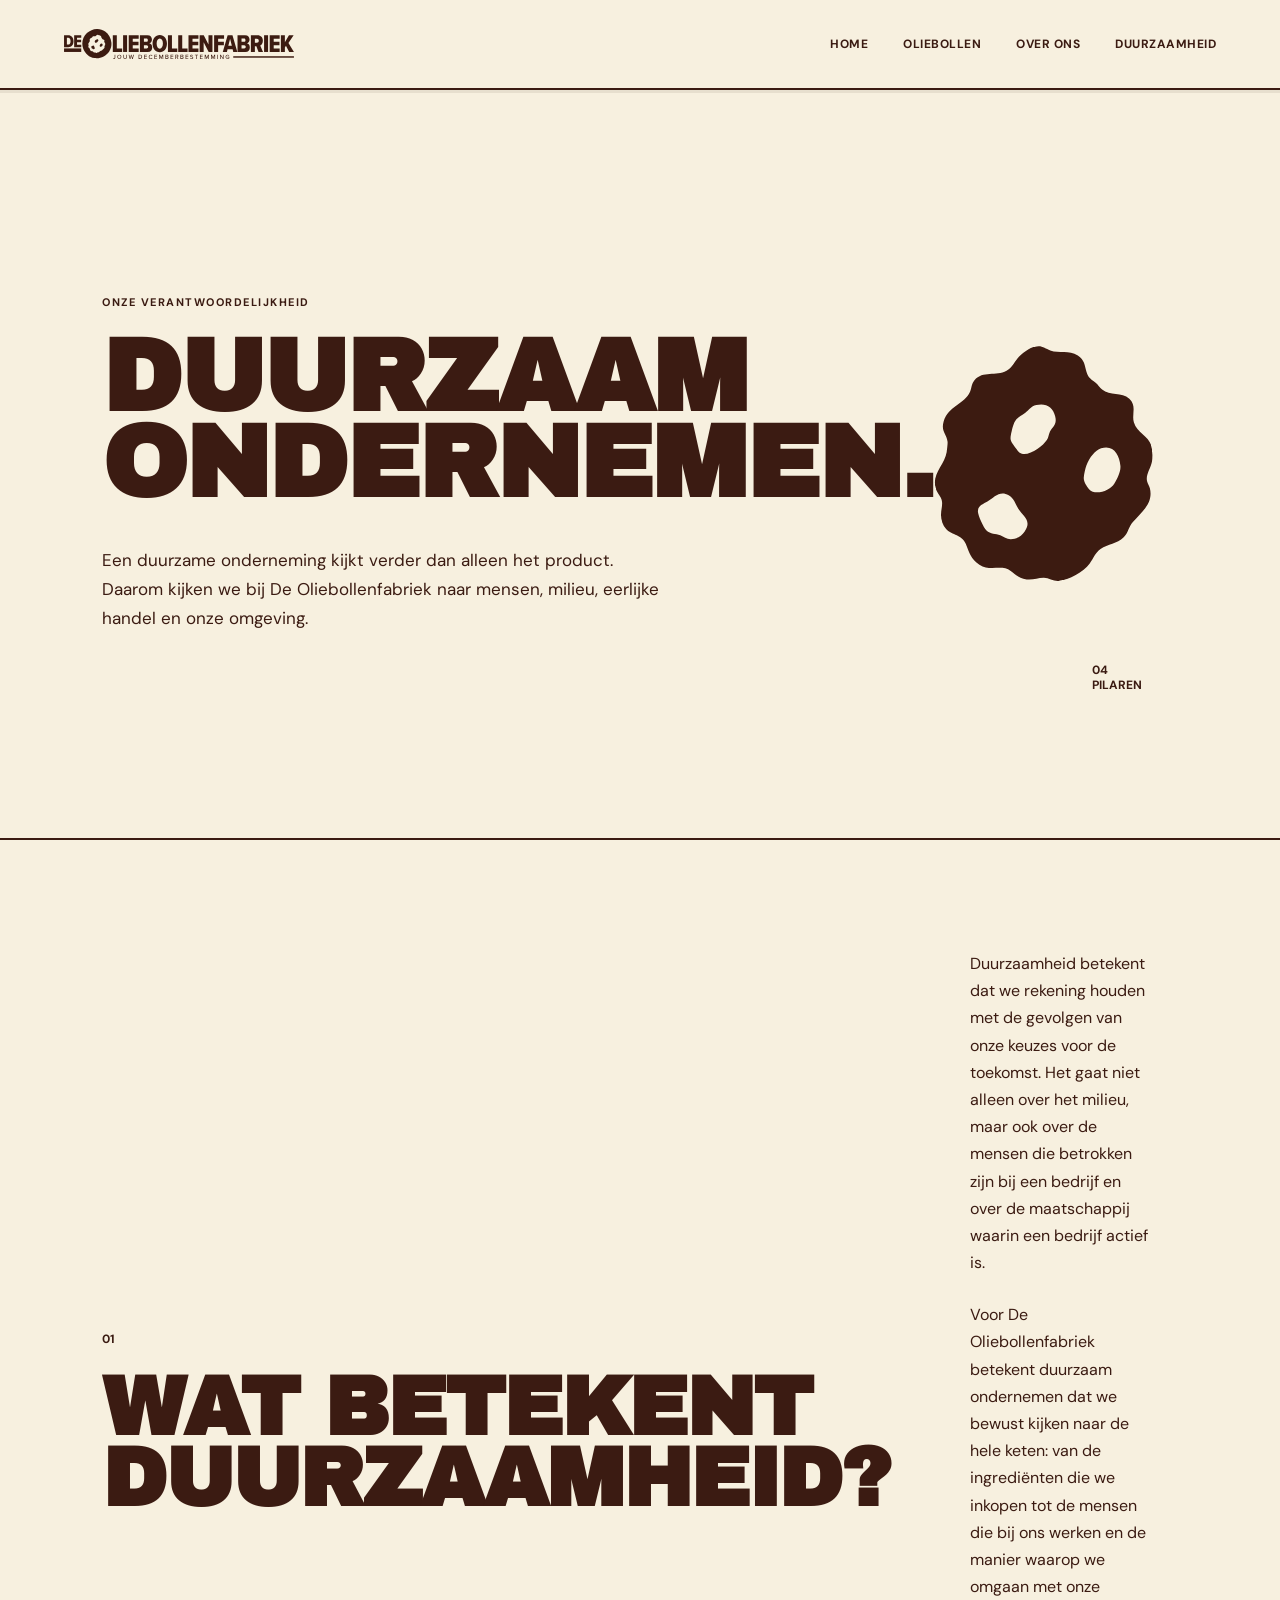
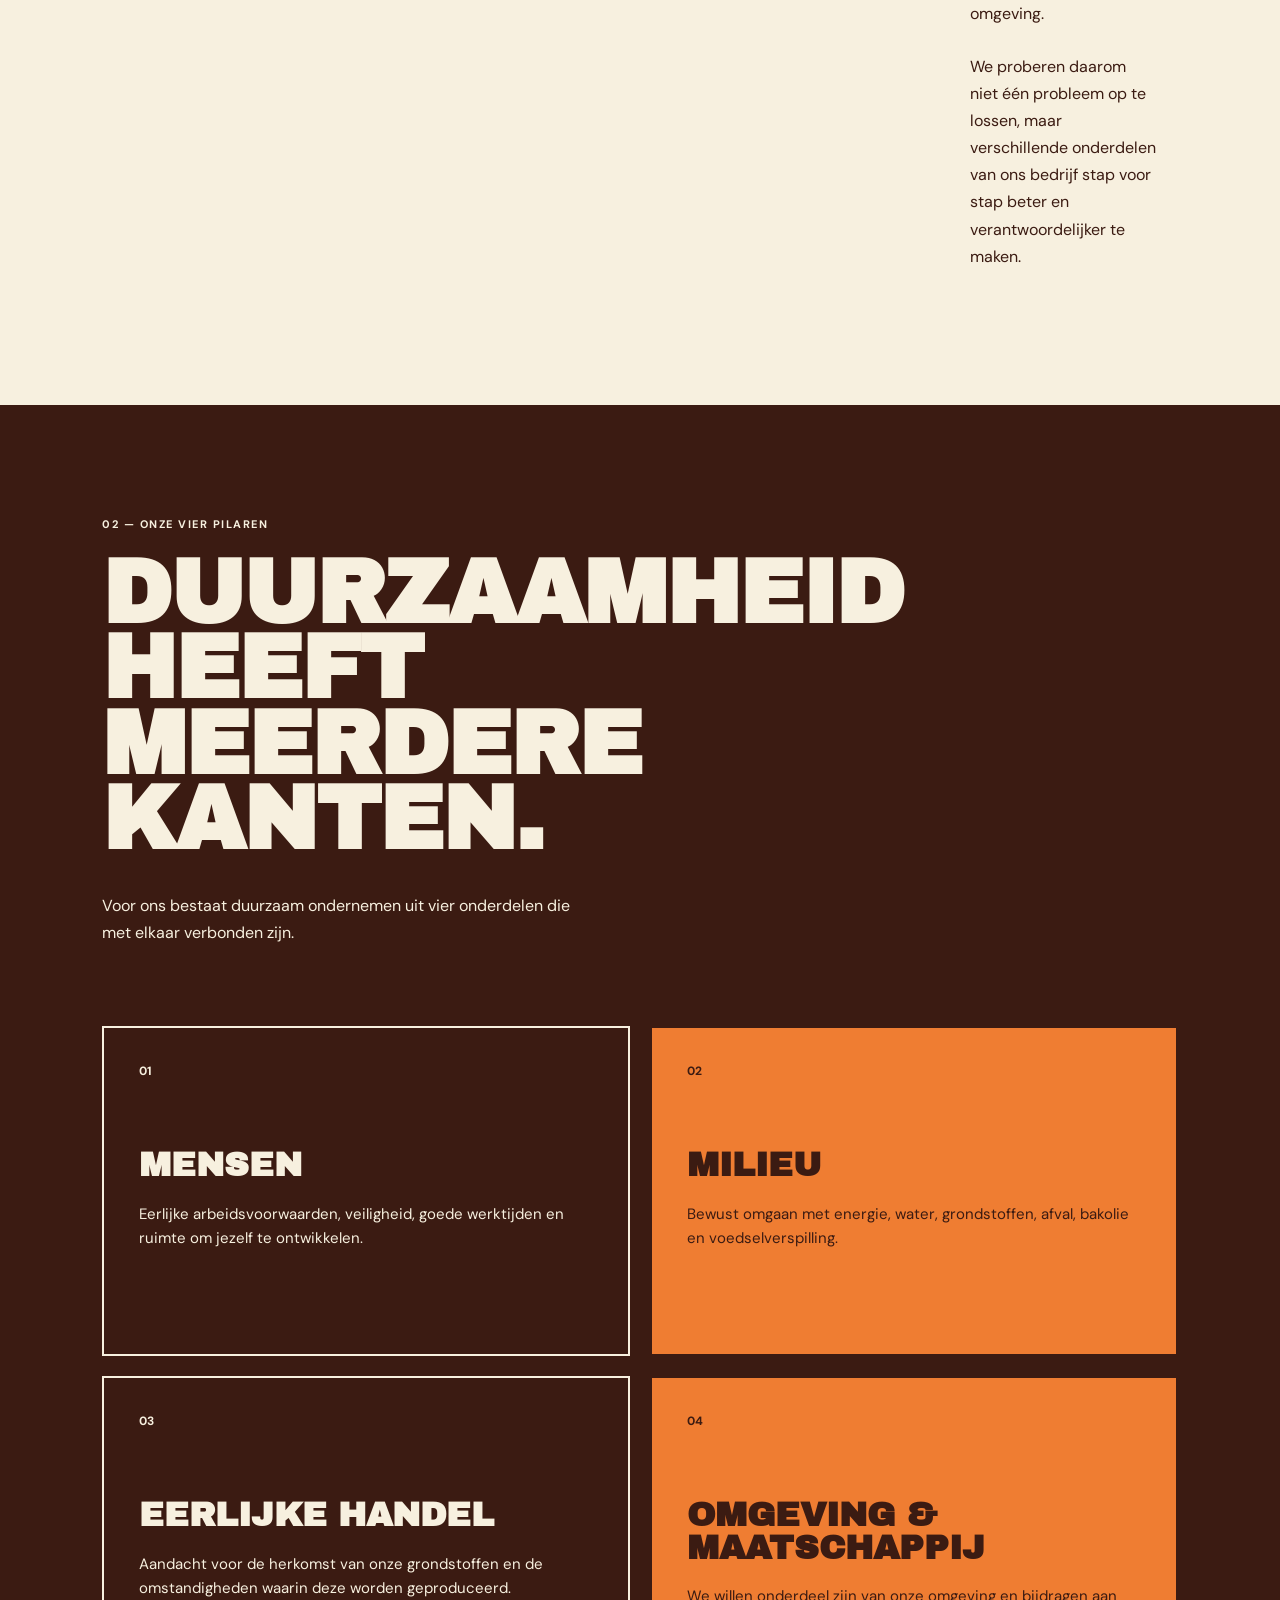
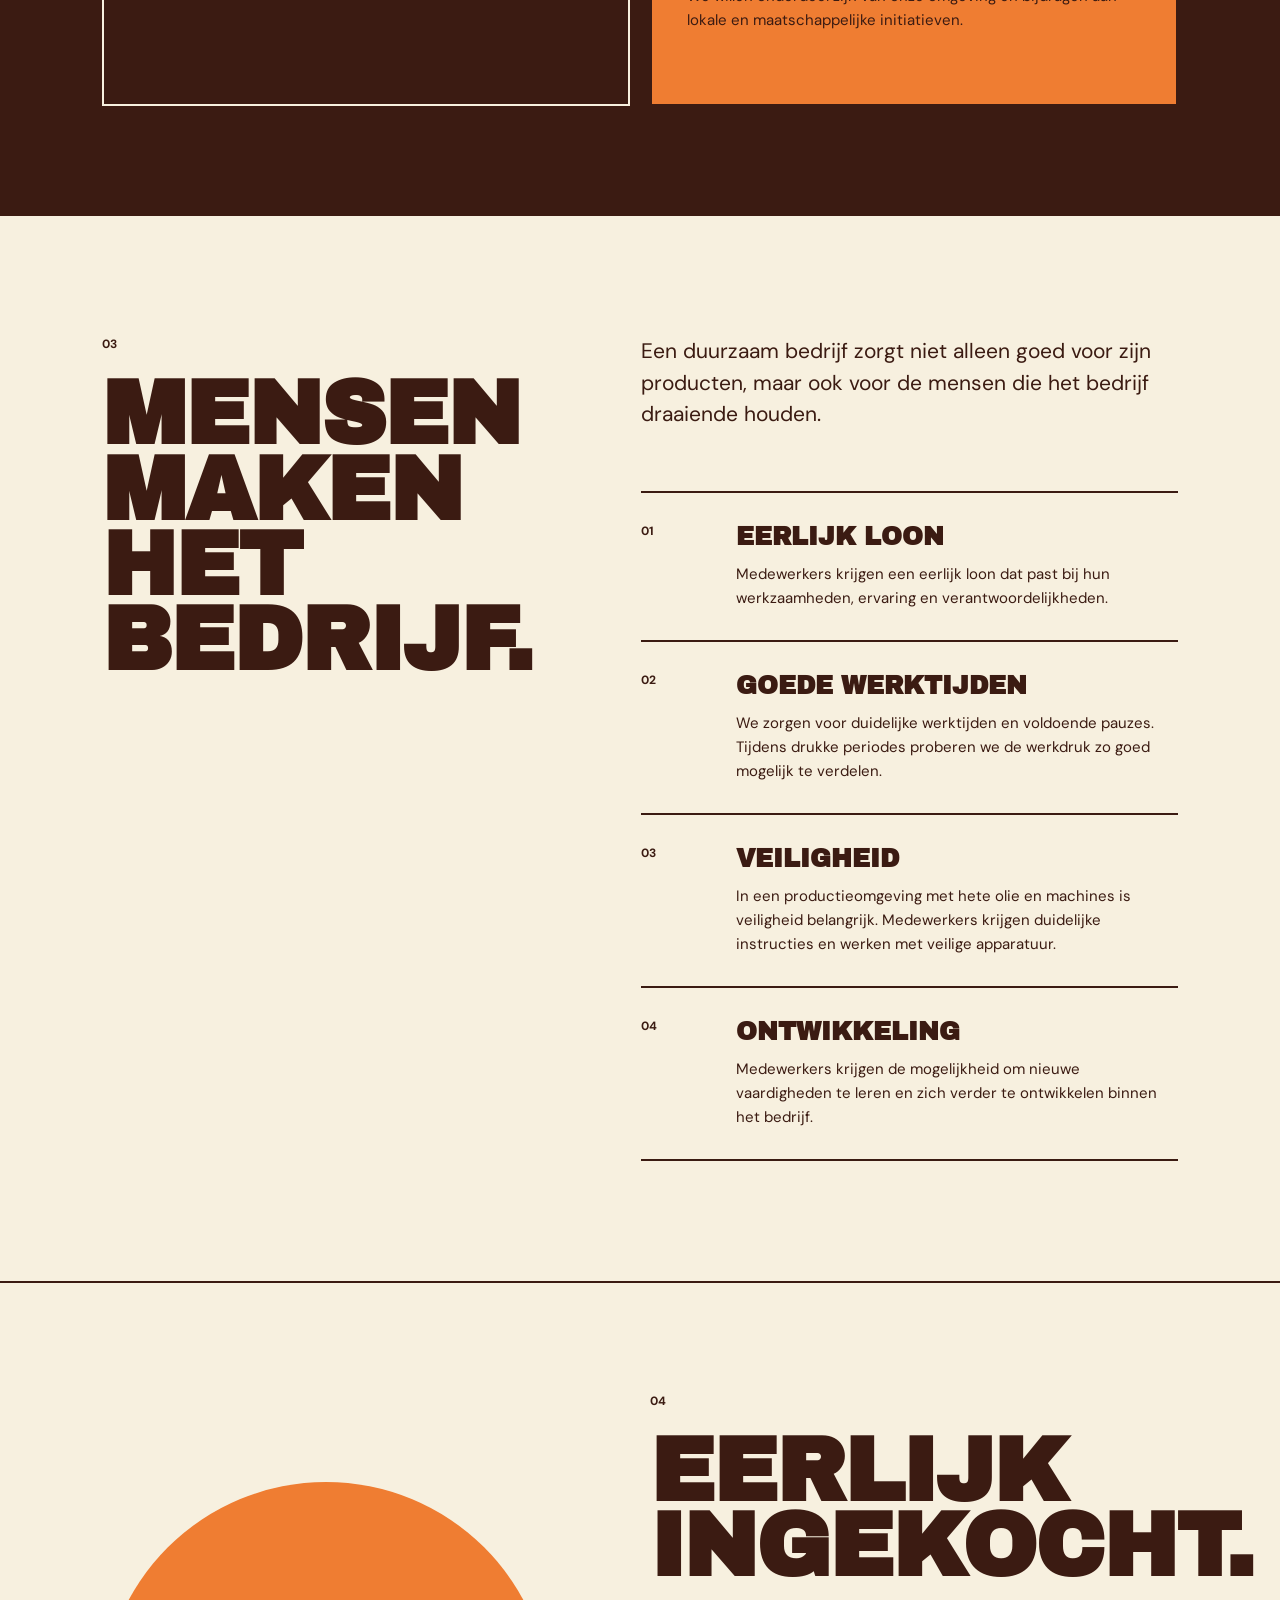
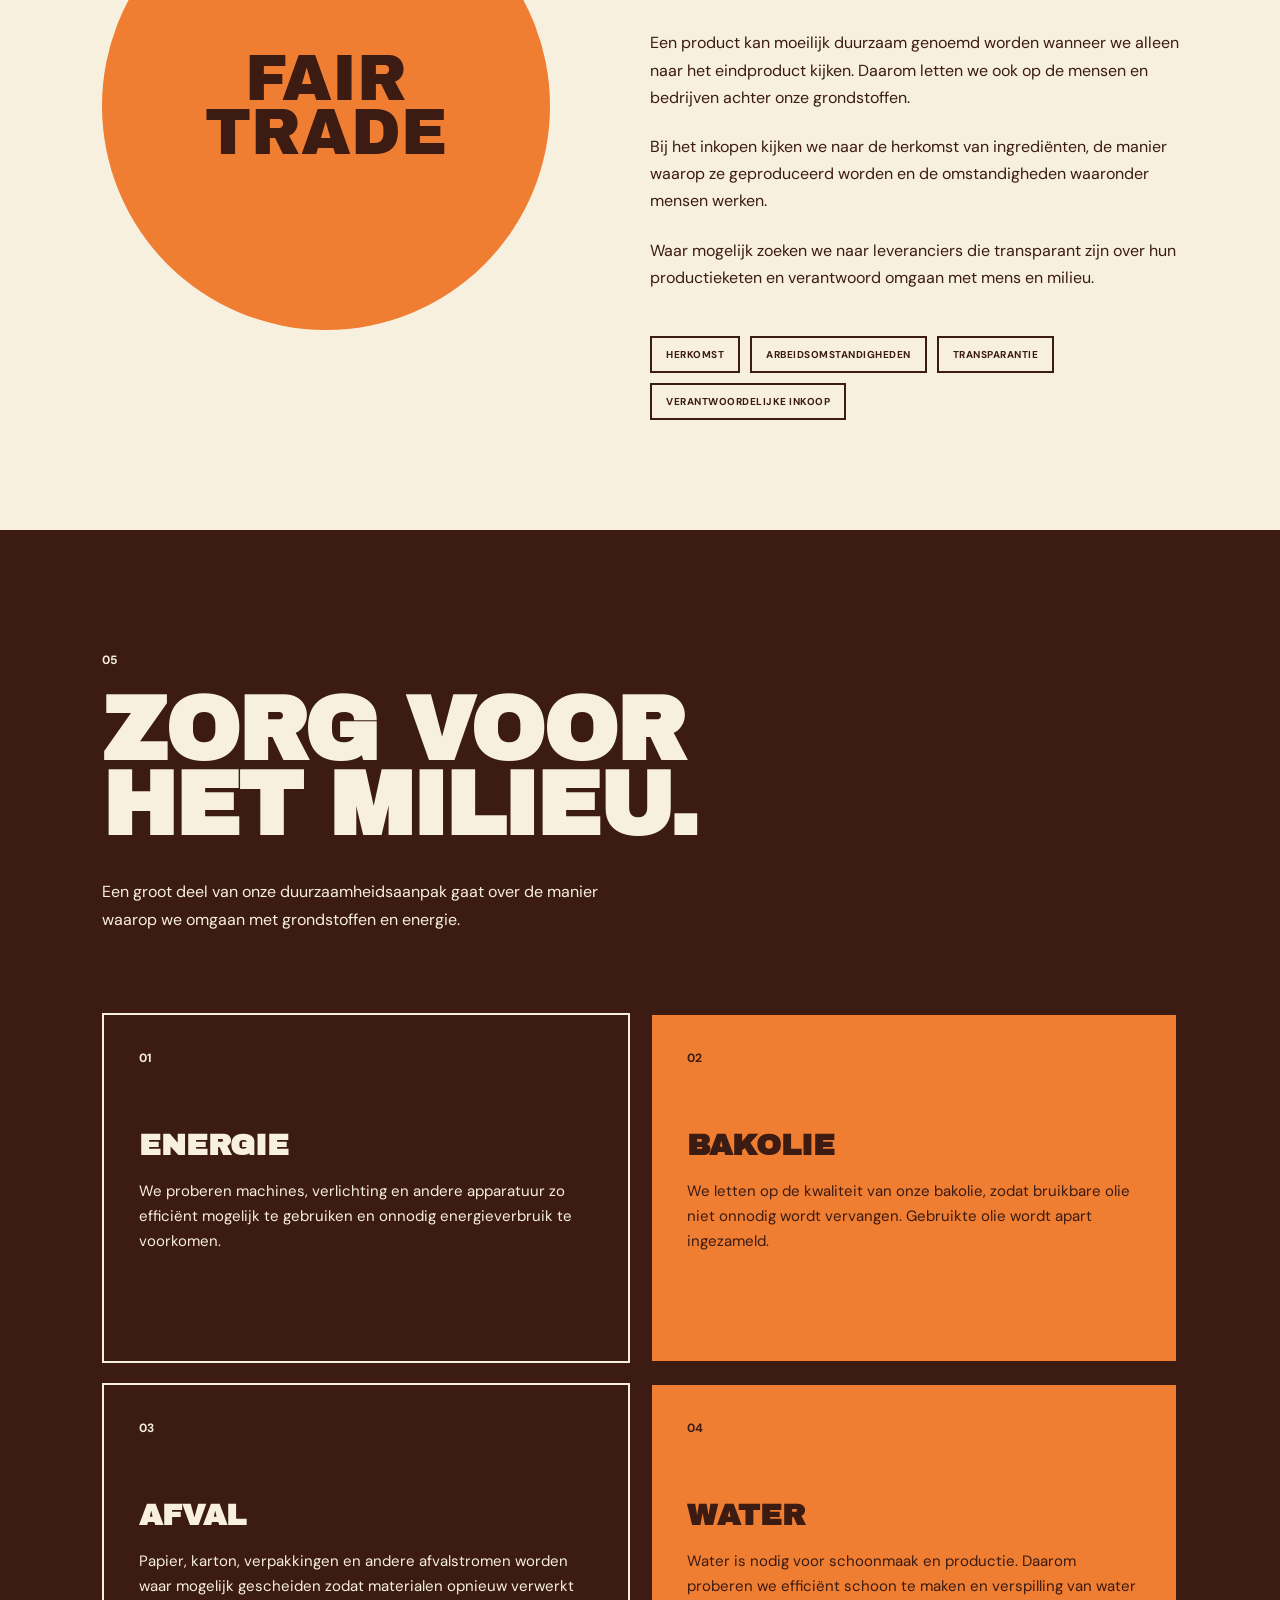
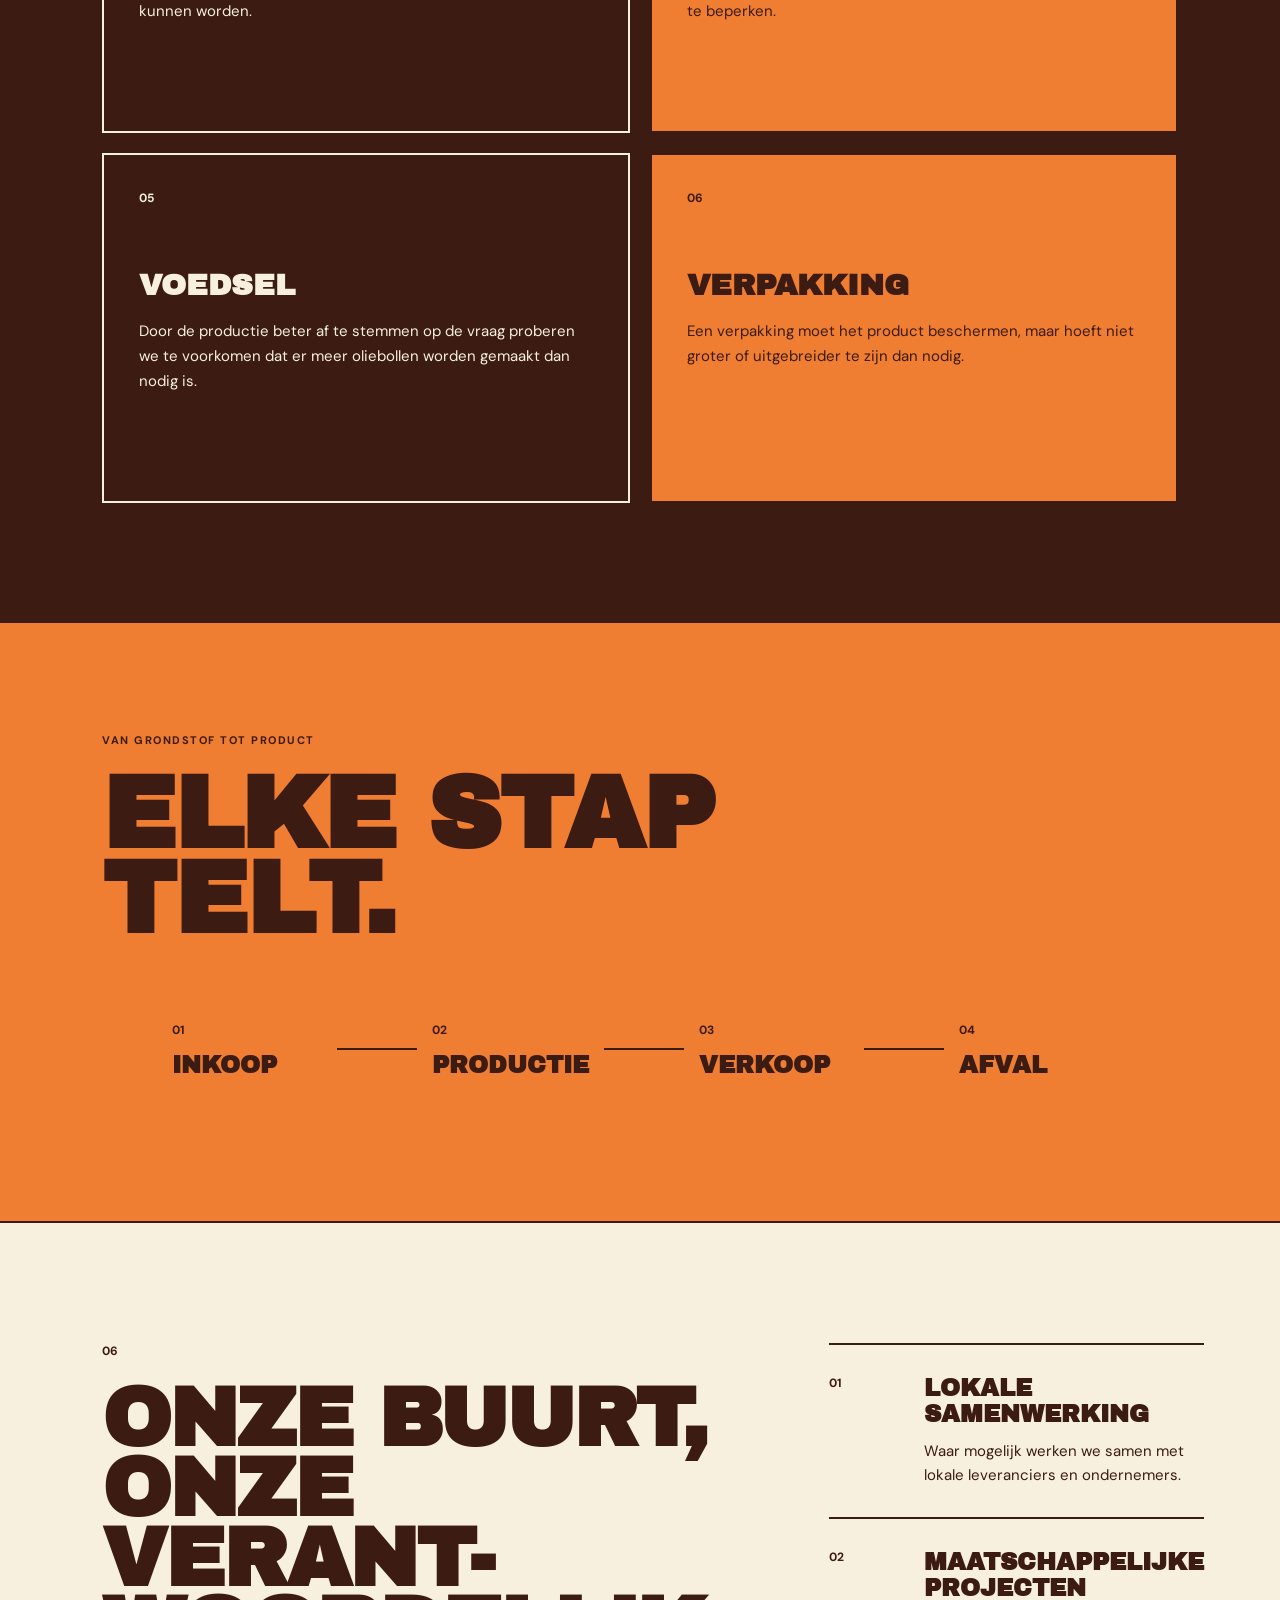
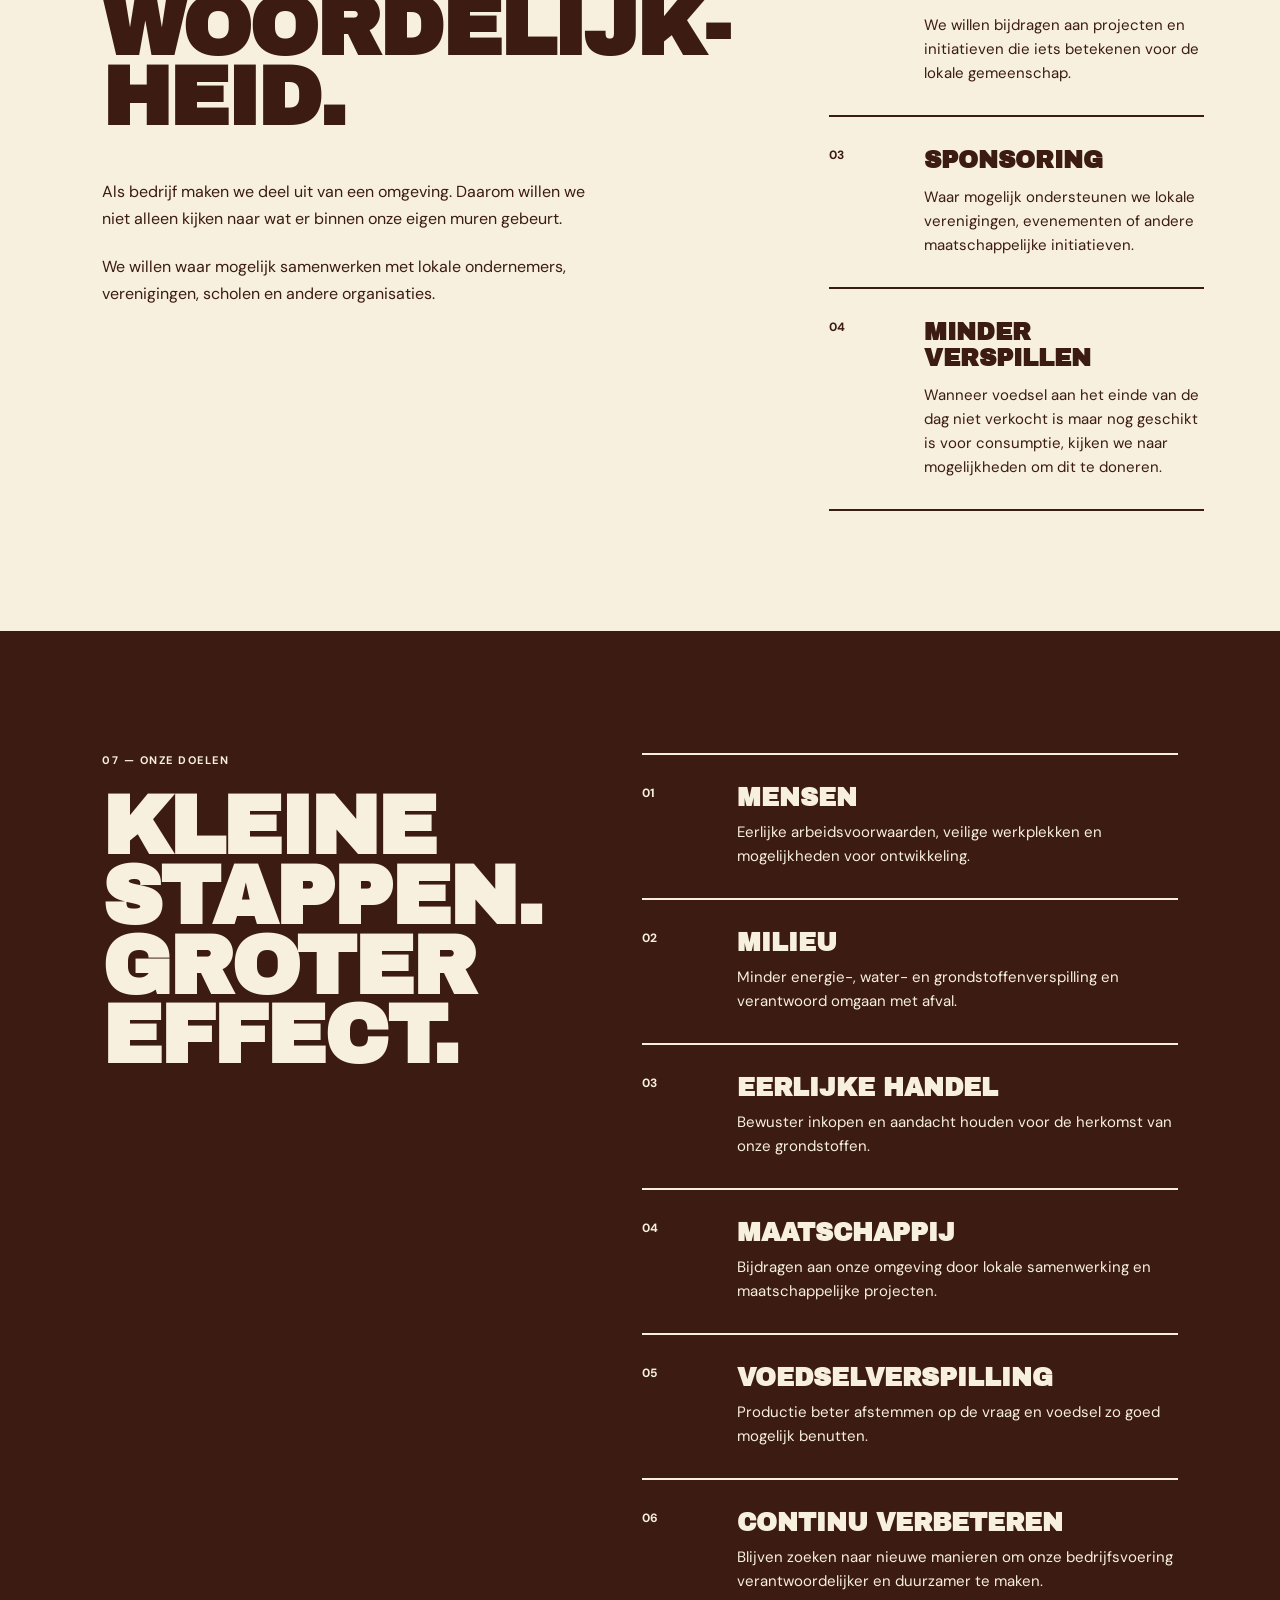
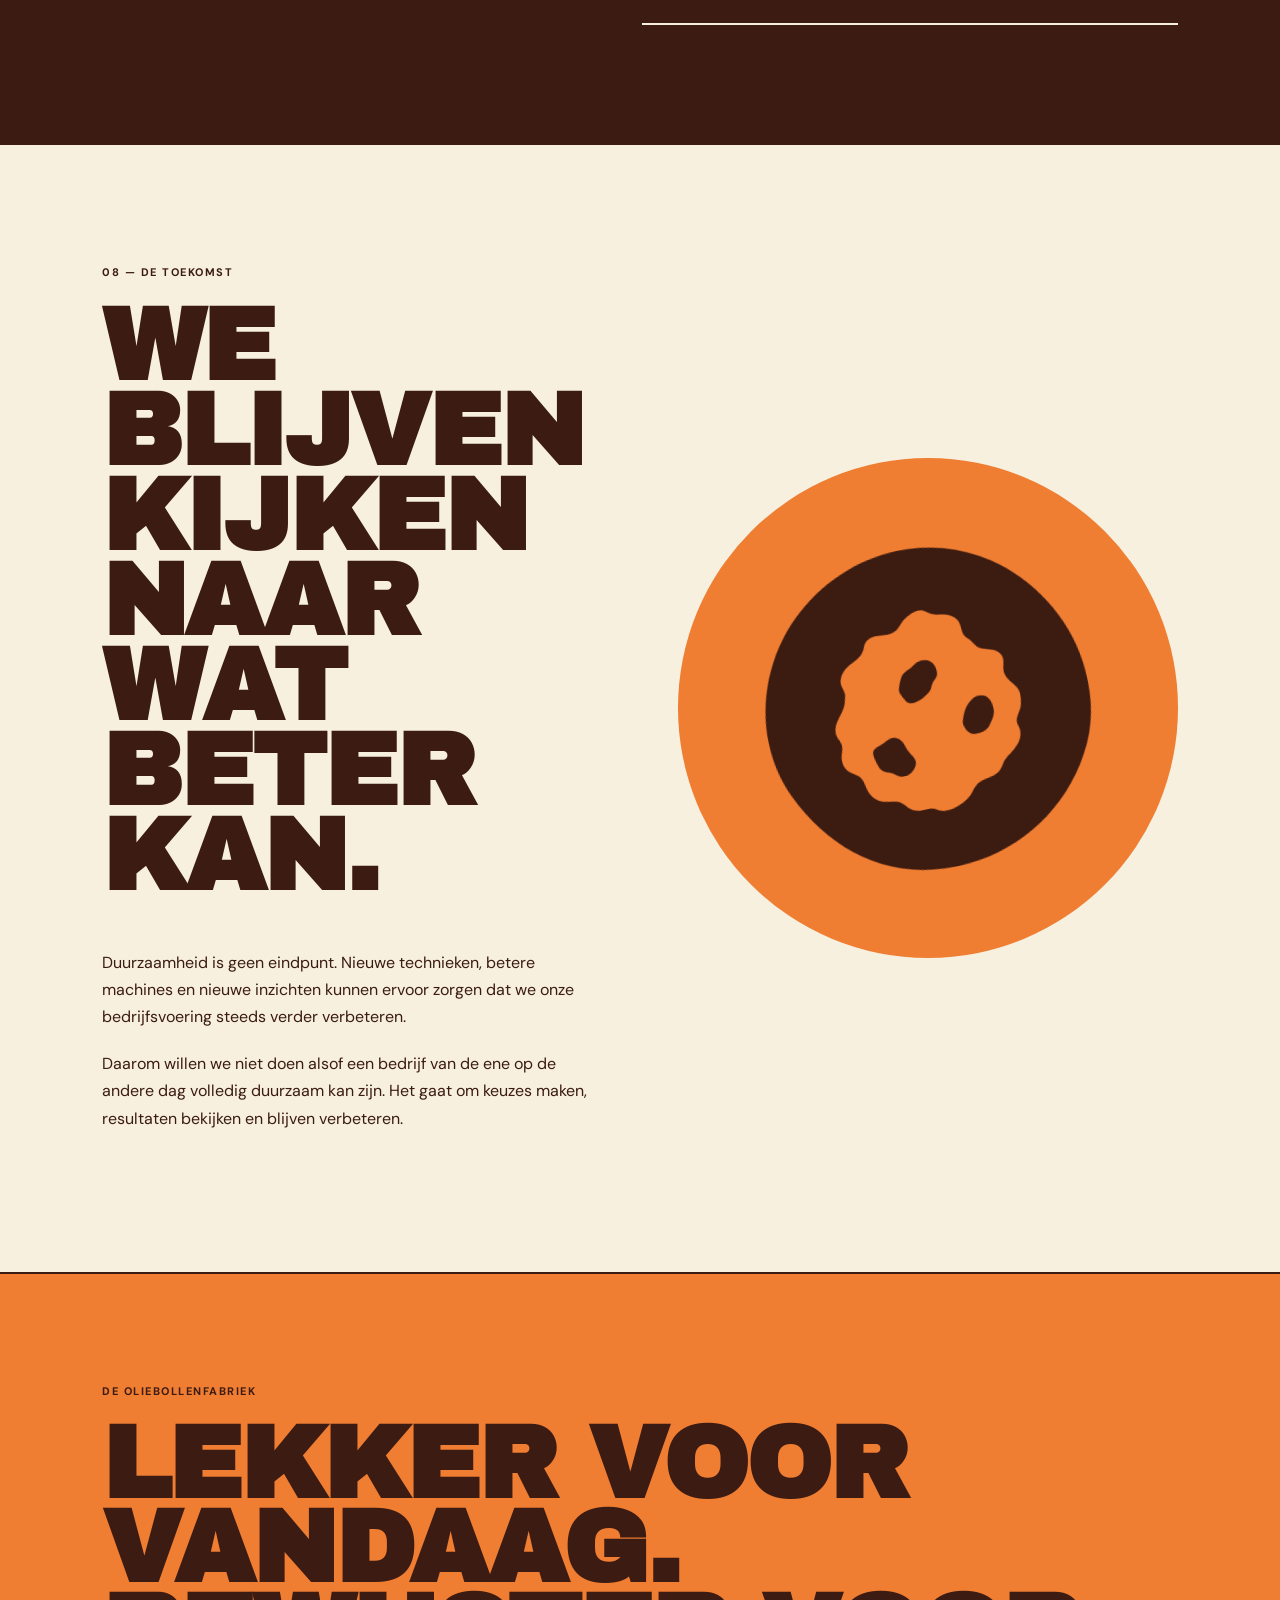
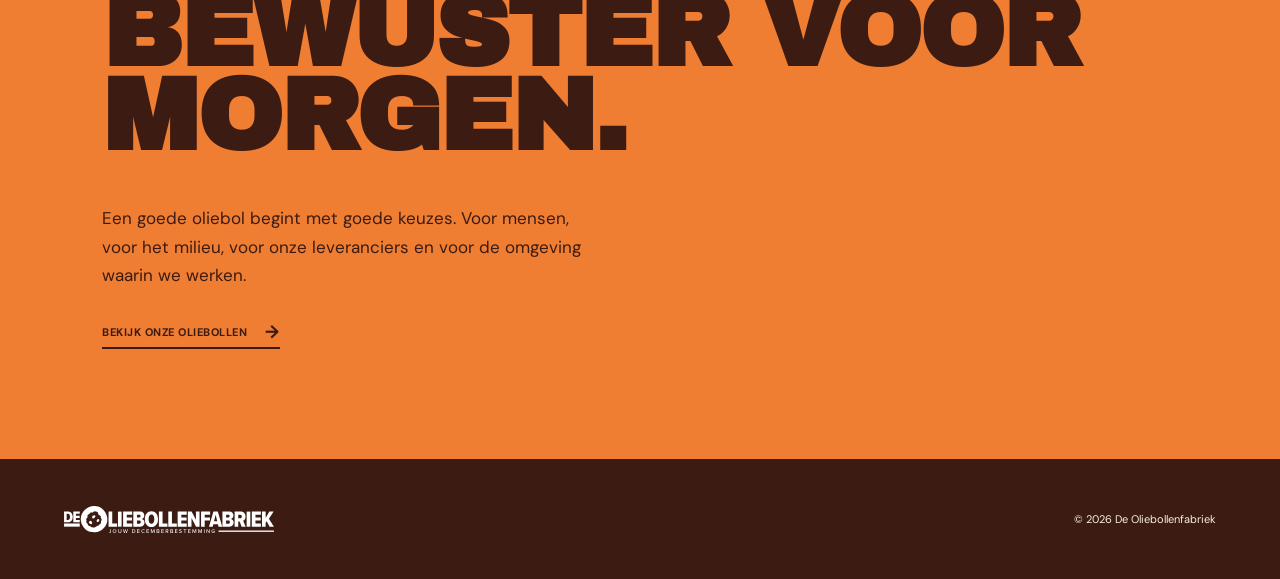
==== commit 4f5bbbf3: "Add files via upload" ====
--- a/duurzaamheid.html
+++ b/duurzaamheid.html
@@ -10,10 +10,19 @@
 
     <link rel="preconnect" href="https://fonts.googleapis.com">
     <link rel="preconnect" href="https://fonts.gstatic.com" crossorigin>
-    <link href="https://fonts.googleapis.com/css2?family=Archivo+Black&family=DM+Sans:wght@400;500;700&display=swap" rel="stylesheet">
+
+    <link
+        href="https://fonts.googleapis.com/css2?family=Archivo+Black&family=DM+Sans:wght@400;500;700&display=swap"
+        rel="stylesheet"
+    >
 </head>
 
 <body>
+
+
+<!-- =====================================================
+     HEADER
+     ===================================================== -->
 
 <header class="navbar">
 
@@ -33,404 +42,915 @@
 
 <main>
 
-    <!-- =====================================================
-         HERO
-         ===================================================== -->
-
-    <section class="hero">
-
-        <div class="hero-content">
-
-            <p class="eyebrow">SAMEN OP WEG NAAR</p>
-
-            <h1>
-                EEN DUURZAME<br>
-                OLIEBOLLENFABRIEK
-            </h1>
-
-            <p class="hero-intro">
-                Een oliebol lijkt misschien simpel, maar achter
-                iedere oliebol zit een productieproces. Daarvoor
-                zijn ingrediënten, energie, water, bakolie,
-                verpakkingen en machines nodig.
-            </p>
-
-            <p class="hero-intro">
-                Daarom kijken we niet alleen naar het eindproduct,
-                maar naar de hele route van ingrediënt tot oliebol.
-                Door iedere stap kritisch te bekijken, zoeken we
-                naar manieren om bewuster met grondstoffen om te gaan.
-            </p>
-
-            <a href="#duurzaam" class="text-button">
-                ONTDEK ONZE DUURZAAMHEID
-                <span>→</span>
-            </a>
-
-        </div>
-
-
-        <div class="hero-visual">
-
-            <img
-                src="oliebol.svg"
-                alt=""
-                class="hero-oliebol"
-            >
-
-            <img
-                src="oliebol_negative.svg"
-                alt=""
-                class="hero-oliebol-small"
-            >
-
-        </div>
-
-    </section>
-
-
-    <!-- =====================================================
-         INTRODUCTION
-         ===================================================== -->
-
-    <section class="about" id="over">
-
-        <div class="about-heading">
-
-            <p class="section-number">01</p>
-
-            <h2>
-                VAN<br>
-                INGREDIËNT<br>
-                TOT<br>
-                OLIEBOL.
-            </h2>
-
-        </div>
-
-
-        <div class="about-text">
-
-            <p>
-                Een oliebol begint niet bij de frituurpan.
-                Het proces begint al bij de ingrediënten die
-                we inkopen en de manier waarop deze bij ons
-                terechtkomen.
-            </p>
-
-            <p>
-                Vervolgens worden de ingrediënten verwerkt,
-                wordt het beslag voorbereid en gaat de oliebol
-                uiteindelijk de frituur in. Iedere stap vraagt
-                om energie, materialen en grondstoffen.
-            </p>
-
-            <p>
-                Duurzaamheid betekent daarom niet één grote
-                verandering. Het gaat juist om het verbeteren
-                van veel kleine onderdelen binnen hetzelfde
-                productieproces.
-            </p>
-
-            <p>
-                Van het gebruik van onze machines en bakolie
-                tot de hoeveelheid voedsel die we produceren
-                en de manier waarop we afval verwerken.
-            </p>
-
-            <div class="about-decoration">
-
-                <img
-                    src="oliebol.svg"
-                    alt=""
-                >
-
-            </div>
-
-        </div>
-
-    </section>
-
-
-    <!-- =====================================================
-         SUSTAINABILITY TOPICS
-         ===================================================== -->
-
-    <section class="sustainability" id="duurzaam">
-
-        <div class="section-heading light">
-
-            <p class="section-number">02</p>
-
-            <h2>
-                WAAR WE<br>
-                OP LETTEN.
-            </h2>
-
-            <p class="section-heading-intro">
-                Een duurzamer productieproces begint met weten
-                waar de grootste impact zit. Daarom kijken we
-                naar verschillende onderdelen van onze bakkerij.
-            </p>
-
-        </div>
-
-
-        <div class="cards">
-
-
-            <!-- =================================================
-                 ENERGY
-                 ================================================= -->
-
-            <article class="card">
-
-                <p class="card-number">01</p>
-
+
+<!-- =====================================================
+     HERO
+     ===================================================== -->
+
+<section class="sustainability-hero">
+
+    <div class="sustainability-hero-content">
+
+        <p class="eyebrow">
+            ONZE VERANTWOORDELIJKHEID
+        </p>
+
+        <h1>
+            DUURZAAM<br>
+            ONDERNEMEN.
+        </h1>
+
+        <p class="hero-description">
+            Een duurzame onderneming kijkt verder dan alleen
+            het product. Daarom kijken we bij De Oliebollenfabriek
+            naar mensen, milieu, eerlijke handel en onze omgeving.
+        </p>
+
+    </div>
+
+
+    <div class="sustainability-hero-visual">
+
+        <img
+            src="oliebol.svg"
+            alt=""
+        >
+
+        <span>
+            04<br>
+            PILAREN
+        </span>
+
+    </div>
+
+</section>
+
+
+<!-- =====================================================
+     WHAT IS SUSTAINABILITY?
+     ===================================================== -->
+
+<section class="sustainability-intro">
+
+    <div class="sustainability-intro-heading">
+
+        <p class="section-number">
+            01
+        </p>
+
+        <h2>
+            WAT BETEKENT<br>
+            DUURZAAMHEID?
+        </h2>
+
+    </div>
+
+
+    <div class="sustainability-intro-content">
+
+        <p>
+            Duurzaamheid betekent dat we rekening houden met
+            de gevolgen van onze keuzes voor de toekomst. Het
+            gaat niet alleen over het milieu, maar ook over de
+            mensen die betrokken zijn bij een bedrijf en over
+            de maatschappij waarin een bedrijf actief is.
+        </p>
+
+        <p>
+            Voor De Oliebollenfabriek betekent duurzaam
+            ondernemen dat we bewust kijken naar de hele keten:
+            van de ingrediënten die we inkopen tot de mensen die
+            bij ons werken en de manier waarop we omgaan met
+            onze omgeving.
+        </p>
+
+        <p>
+            We proberen daarom niet één probleem op te lossen,
+            maar verschillende onderdelen van ons bedrijf
+            stap voor stap beter en verantwoordelijker te maken.
+        </p>
+
+    </div>
+
+</section>
+
+
+<!-- =====================================================
+     FOUR PILLARS
+     ===================================================== -->
+
+<section class="pillars">
+
+    <div class="pillars-heading">
+
+        <p class="eyebrow">
+            02 — ONZE VIER PILAREN
+        </p>
+
+        <h2>
+            DUURZAAMHEID<br>
+            HEEFT MEERDERE<br>
+            KANTEN.
+        </h2>
+
+        <p>
+            Voor ons bestaat duurzaam ondernemen uit vier
+            onderdelen die met elkaar verbonden zijn.
+        </p>
+
+    </div>
+
+
+    <div class="pillar-grid">
+
+
+        <article class="pillar">
+
+            <span>01</span>
+
+            <h3>
+                MENSEN
+            </h3>
+
+            <p>
+                Eerlijke arbeidsvoorwaarden, veiligheid,
+                goede werktijden en ruimte om jezelf te
+                ontwikkelen.
+            </p>
+
+        </article>
+
+
+        <article class="pillar pillar-orange">
+
+            <span>02</span>
+
+            <h3>
+                MILIEU
+            </h3>
+
+            <p>
+                Bewust omgaan met energie, water, grondstoffen,
+                afval, bakolie en voedselverspilling.
+            </p>
+
+        </article>
+
+
+        <article class="pillar">
+
+            <span>03</span>
+
+            <h3>
+                EERLIJKE
+                HANDEL
+            </h3>
+
+            <p>
+                Aandacht voor de herkomst van onze grondstoffen
+                en de omstandigheden waarin deze worden
+                geproduceerd.
+            </p>
+
+        </article>
+
+
+        <article class="pillar pillar-orange">
+
+            <span>04</span>
+
+            <h3>
+                OMGEVING
+                & MAATSCHAPPIJ
+            </h3>
+
+            <p>
+                We willen onderdeel zijn van onze omgeving
+                en bijdragen aan lokale en maatschappelijke
+                initiatieven.
+            </p>
+
+        </article>
+
+    </div>
+
+</section>
+
+
+<!-- =====================================================
+     WORKERS
+     ===================================================== -->
+
+<section class="people-section">
+
+    <div class="people-heading">
+
+        <p class="section-number">
+            03
+        </p>
+
+        <h2>
+            MENSEN<br>
+            MAKEN HET<br>
+            BEDRIJF.
+        </h2>
+
+    </div>
+
+
+    <div class="people-content">
+
+        <p class="large-intro">
+            Een duurzaam bedrijf zorgt niet alleen goed voor
+            zijn producten, maar ook voor de mensen die het
+            bedrijf draaiende houden.
+        </p>
+
+
+        <div class="people-list">
+
+
+            <div class="people-item">
+
+                <span>01</span>
+
+                <div>
+                    <h3>
+                        EERLIJK LOON
+                    </h3>
+
+                    <p>
+                        Medewerkers krijgen een eerlijk loon dat
+                        past bij hun werkzaamheden, ervaring en
+                        verantwoordelijkheden.
+                    </p>
+                </div>
+
+            </div>
+
+
+            <div class="people-item">
+
+                <span>02</span>
+
+                <div>
+                    <h3>
+                        GOEDE WERKTIJDEN
+                    </h3>
+
+                    <p>
+                        We zorgen voor duidelijke werktijden en
+                        voldoende pauzes. Tijdens drukke periodes
+                        proberen we de werkdruk zo goed mogelijk
+                        te verdelen.
+                    </p>
+                </div>
+
+            </div>
+
+
+            <div class="people-item">
+
+                <span>03</span>
+
+                <div>
+                    <h3>
+                        VEILIGHEID
+                    </h3>
+
+                    <p>
+                        In een productieomgeving met hete olie
+                        en machines is veiligheid belangrijk.
+                        Medewerkers krijgen duidelijke instructies
+                        en werken met veilige apparatuur.
+                    </p>
+                </div>
+
+            </div>
+
+
+            <div class="people-item">
+
+                <span>04</span>
+
+                <div>
+                    <h3>
+                        ONTWIKKELING
+                    </h3>
+
+                    <p>
+                        Medewerkers krijgen de mogelijkheid om
+                        nieuwe vaardigheden te leren en zich
+                        verder te ontwikkelen binnen het bedrijf.
+                    </p>
+                </div>
+
+            </div>
+
+        </div>
+
+    </div>
+
+</section>
+
+
+<!-- =====================================================
+     FAIR TRADE
+     ===================================================== -->
+
+<section class="fair-trade">
+
+    <div class="fair-trade-visual">
+
+        <div class="fair-trade-circle">
+
+            <span>
+                FAIR<br>
+                TRADE
+            </span>
+
+        </div>
+
+    </div>
+
+
+    <div class="fair-trade-content">
+
+        <p class="section-number">
+            04
+        </p>
+
+        <h2>
+            EERLIJK<br>
+            INGEKOCHT.
+        </h2>
+
+        <p>
+            Een product kan moeilijk duurzaam genoemd worden
+            wanneer we alleen naar het eindproduct kijken.
+            Daarom letten we ook op de mensen en bedrijven
+            achter onze grondstoffen.
+        </p>
+
+        <p>
+            Bij het inkopen kijken we naar de herkomst van
+            ingrediënten, de manier waarop ze geproduceerd
+            worden en de omstandigheden waaronder mensen
+            werken.
+        </p>
+
+        <p>
+            Waar mogelijk zoeken we naar leveranciers die
+            transparant zijn over hun productieketen en
+            verantwoord omgaan met mens en milieu.
+        </p>
+
+        <div class="fair-trade-points">
+
+            <span>
+                HERKOMST
+            </span>
+
+            <span>
+                ARBEIDSOMSTANDIGHEDEN
+            </span>
+
+            <span>
+                TRANSPARANTIE
+            </span>
+
+            <span>
+                VERANTWOORDELIJKE INKOOP
+            </span>
+
+        </div>
+
+    </div>
+
+</section>
+
+
+<!-- =====================================================
+     ENVIRONMENT
+     ===================================================== -->
+
+<section class="environment">
+
+    <div class="environment-heading">
+
+        <p class="section-number">
+            05
+        </p>
+
+        <h2>
+            ZORG VOOR<br>
+            HET MILIEU.
+        </h2>
+
+        <p>
+            Een groot deel van onze duurzaamheidsaanpak gaat
+            over de manier waarop we omgaan met grondstoffen
+            en energie.
+        </p>
+
+    </div>
+
+
+    <div class="environment-grid">
+
+
+        <article class="environment-card">
+
+            <span>01</span>
+
+            <h3>
+                ENERGIE
+            </h3>
+
+            <p>
+                We proberen machines, verlichting en andere
+                apparatuur zo efficiënt mogelijk te gebruiken
+                en onnodig energieverbruik te voorkomen.
+            </p>
+
+        </article>
+
+
+        <article class="environment-card orange-environment">
+
+            <span>02</span>
+
+            <h3>
+                BAKOLIE
+            </h3>
+
+            <p>
+                We letten op de kwaliteit van onze bakolie,
+                zodat bruikbare olie niet onnodig wordt
+                vervangen. Gebruikte olie wordt apart
+                ingezameld.
+            </p>
+
+        </article>
+
+
+        <article class="environment-card">
+
+            <span>03</span>
+
+            <h3>
+                AFVAL
+            </h3>
+
+            <p>
+                Papier, karton, verpakkingen en andere
+                afvalstromen worden waar mogelijk gescheiden
+                zodat materialen opnieuw verwerkt kunnen worden.
+            </p>
+
+        </article>
+
+
+        <article class="environment-card orange-environment">
+
+            <span>04</span>
+
+            <h3>
+                WATER
+            </h3>
+
+            <p>
+                Water is nodig voor schoonmaak en productie.
+                Daarom proberen we efficiënt schoon te maken
+                en verspilling van water te beperken.
+            </p>
+
+        </article>
+
+
+        <article class="environment-card">
+
+            <span>05</span>
+
+            <h3>
+                VOEDSEL
+            </h3>
+
+            <p>
+                Door de productie beter af te stemmen op de
+                vraag proberen we te voorkomen dat er meer
+                oliebollen worden gemaakt dan nodig is.
+            </p>
+
+        </article>
+
+
+        <article class="environment-card orange-environment">
+
+            <span>06</span>
+
+            <h3>
+                VERPAKKING
+            </h3>
+
+            <p>
+                Een verpakking moet het product beschermen,
+                maar hoeft niet groter of uitgebreider te zijn
+                dan nodig.
+            </p>
+
+        </article>
+
+    </div>
+
+</section>
+
+
+<!-- =====================================================
+     PRODUCTION CHAIN
+     ===================================================== -->
+
+<section class="production-chain">
+
+    <div class="production-chain-heading">
+
+        <p class="eyebrow">
+            VAN GRONDSTOF TOT PRODUCT
+        </p>
+
+        <h2>
+            ELKE STAP<br>
+            TELT.
+        </h2>
+
+    </div>
+
+
+    <div class="chain">
+
+        <div class="chain-step">
+
+            <span>01</span>
+
+            <strong>
+                INKOOP
+            </strong>
+
+        </div>
+
+        <div class="chain-line"></div>
+
+        <div class="chain-step">
+
+            <span>02</span>
+
+            <strong>
+                PRODUCTIE
+            </strong>
+
+        </div>
+
+        <div class="chain-line"></div>
+
+        <div class="chain-step">
+
+            <span>03</span>
+
+            <strong>
+                VERKOOP
+            </strong>
+
+        </div>
+
+        <div class="chain-line"></div>
+
+        <div class="chain-step">
+
+            <span>04</span>
+
+            <strong>
+                AFVAL
+            </strong>
+
+        </div>
+
+    </div>
+
+</section>
+
+
+<!-- =====================================================
+     COMMUNITY
+     ===================================================== -->
+
+<section class="community">
+
+    <div class="community-content">
+
+        <p class="section-number">
+            06
+        </p>
+
+        <h2>
+            ONZE BUURT,<br>
+            ONZE<br>
+            VERANT-<br>
+            WOORDELIJK-<br>
+            HEID.
+        </h2>
+
+        <p>
+            Als bedrijf maken we deel uit van een omgeving.
+            Daarom willen we niet alleen kijken naar wat er
+            binnen onze eigen muren gebeurt.
+        </p>
+
+        <p>
+            We willen waar mogelijk samenwerken met lokale
+            ondernemers, verenigingen, scholen en andere
+            organisaties.
+        </p>
+
+    </div>
+
+
+    <div class="community-list">
+
+
+        <div class="community-item">
+
+            <span>01</span>
+
+            <div>
                 <h3>
-                    MACHINES<br>
-                    & ENERGIE
+                    LOKALE SAMENWERKING
                 </h3>
 
                 <p>
-                    Energie is een belangrijk onderdeel van onze
-                    productie. De frituurinstallatie, mixers,
-                    koeling en verlichting hebben allemaal energie
-                    nodig om te kunnen werken.
+                    Waar mogelijk werken we samen met lokale
+                    leveranciers en ondernemers.
                 </p>
+            </div>
+
+        </div>
+
+
+        <div class="community-item">
+
+            <span>02</span>
+
+            <div>
+                <h3>
+                    MAATSCHAPPELIJKE PROJECTEN
+                </h3>
 
                 <p>
-                    Daarom kijken we naar het moment waarop
-                    apparatuur wordt gebruikt. Machines hoeven
-                    niet onnodig te draaien wanneer ze niet nodig
-                    zijn. Goed onderhoud en efficiënte apparatuur
-                    kunnen daarnaast helpen om energieverlies
-                    tijdens het productieproces te beperken.
+                    We willen bijdragen aan projecten en
+                    initiatieven die iets betekenen voor de
+                    lokale gemeenschap.
                 </p>
-
-            </article>
-
-
-            <!-- =================================================
-                 OIL
-                 ================================================= -->
-
-            <article class="card">
-
-                <p class="card-number">02</p>
-
+            </div>
+
+        </div>
+
+
+        <div class="community-item">
+
+            <span>03</span>
+
+            <div>
                 <h3>
-                    SLIM OMGAAN<br>
-                    MET OLIE
+                    SPONSORING
                 </h3>
 
                 <p>
-                    Zonder olie geen oliebol. Tijdens het bakken
-                    wordt de olie langdurig verhit. Daarom is het
-                    belangrijk om bewust met deze grondstof om
-                    te gaan.
+                    Waar mogelijk ondersteunen we lokale
+                    verenigingen, evenementen of andere
+                    maatschappelijke initiatieven.
                 </p>
+            </div>
+
+        </div>
+
+
+        <div class="community-item">
+
+            <span>04</span>
+
+            <div>
+                <h3>
+                    MINDER VERSPILLEN
+                </h3>
 
                 <p>
-                    We letten op de kwaliteit van de bakolie en
-                    vervangen deze wanneer dat nodig is. Zo
-                    voorkomen we dat olie onnodig vroeg wordt
-                    weggegooid en halen we zoveel mogelijk uit
-                    iedere liter.
+                    Wanneer voedsel aan het einde van de dag
+                    niet verkocht is maar nog geschikt is voor
+                    consumptie, kijken we naar mogelijkheden
+                    om dit te doneren.
                 </p>
+            </div>
+
+        </div>
+
+    </div>
+
+</section>
+
+
+<!-- =====================================================
+     GOALS
+     ===================================================== -->
+
+<section class="goals">
+
+    <div class="goals-heading">
+
+        <p class="eyebrow">
+            07 — ONZE DOELEN
+        </p>
+
+        <h2>
+            KLEINE<br>
+            STAPPEN.<br>
+            GROTER<br>
+            EFFECT.
+        </h2>
+
+    </div>
+
+
+    <div class="goal-list">
+
+
+        <div class="goal">
+
+            <span>01</span>
+
+            <div>
+
+                <h3>
+                    MENSEN
+                </h3>
 
                 <p>
-                    Wanneer olie niet meer geschikt is om mee te
-                    bakken, wordt deze apart ingezameld voor
-                    verdere verwerking.
+                    Eerlijke arbeidsvoorwaarden, veilige
+                    werkplekken en mogelijkheden voor
+                    ontwikkeling.
                 </p>
 
-            </article>
-
-
-            <!-- =================================================
-                 INGREDIENTS
-                 ================================================= -->
-
-            <article class="card">
-
-                <p class="card-number">03</p>
+            </div>
+
+        </div>
+
+
+        <div class="goal">
+
+            <span>02</span>
+
+            <div>
 
                 <h3>
-                    BEWUST<br>
-                    INKOPEN
+                    MILIEU
                 </h3>
 
                 <p>
-                    Een oliebol bestaat uit verschillende
-                    ingrediënten. Denk aan bloem, suiker, gist,
-                    olie en eventueel krenten, rozijnen of appel.
+                    Minder energie-, water- en grondstoffenverspilling
+                    en verantwoord omgaan met afval.
                 </p>
 
+            </div>
+
+        </div>
+
+
+        <div class="goal">
+
+            <span>03</span>
+
+            <div>
+
+                <h3>
+                    EERLIJKE HANDEL
+                </h3>
+
                 <p>
-                    Bij het inkopen kijken we niet alleen naar
-                    prijs en kwaliteit, maar ook naar de herkomst
-                    van grondstoffen, verpakkingen en transport.
-                    Waar mogelijk zoeken we naar leveranciers
-                    die passen bij onze manier van werken.
+                    Bewuster inkopen en aandacht houden voor
+                    de herkomst van onze grondstoffen.
                 </p>
 
+            </div>
+
+        </div>
+
+
+        <div class="goal">
+
+            <span>04</span>
+
+            <div>
+
+                <h3>
+                    MAATSCHAPPIJ
+                </h3>
+
                 <p>
-                    Zo proberen we bewuster te kiezen voor wat
-                    er uiteindelijk in onze productie terechtkomt.
+                    Bijdragen aan onze omgeving door lokale
+                    samenwerking en maatschappelijke projecten.
                 </p>
 
-            </article>
-
-
-            <!-- =================================================
-                 FOOD WASTE
-                 ================================================= -->
-
-            <article class="card">
-
-                <p class="card-number">04</p>
+            </div>
+
+        </div>
+
+
+        <div class="goal">
+
+            <span>05</span>
+
+            <div>
 
                 <h3>
-                    MINDER<br>
                     VOEDSELVERSPILLING
                 </h3>
 
                 <p>
-                    Een verse oliebol heeft een beperkte
-                    houdbaarheid. Daarom willen we voorkomen dat
-                    we veel meer produceren dan er daadwerkelijk
-                    wordt verkocht.
+                    Productie beter afstemmen op de vraag en
+                    voedsel zo goed mogelijk benutten.
                 </p>
 
+            </div>
+
+        </div>
+
+
+        <div class="goal">
+
+            <span>06</span>
+
+            <div>
+
+                <h3>
+                    CONTINU VERBETEREN
+                </h3>
+
                 <p>
-                    Door productie beter af te stemmen op drukke
-                    en rustige momenten, kunnen we het aantal
-                    onverkochte producten beperken.
+                    Blijven zoeken naar nieuwe manieren om
+                    onze bedrijfsvoering verantwoordelijker
+                    en duurzamer te maken.
                 </p>
 
-                <p>
-                    Minder voedsel verspillen betekent bovendien
-                    dat ook de ingrediënten, energie, water en
-                    transport die nodig waren om het product te
-                    maken beter worden benut.
-                </p>
-
-            </article>
-
-
-            <!-- =================================================
-                 WASTE & PACKAGING
-                 ================================================= -->
-
-            <article class="card">
-
-                <p class="card-number">05</p>
-
-                <h3>
-                    AFVAL<br>
-                    & VERPAKKING
-                </h3>
-
-                <p>
-                    Tijdens productie en verkoop ontstaan
-                    verschillende soorten afval. Denk aan
-                    karton, papier, verpakkingen en restafval.
-                </p>
-
-                <p>
-                    Door afvalstromen zoveel mogelijk van elkaar
-                    te scheiden, kunnen materialen makkelijker
-                    worden verwerkt of gerecycled.
-                </p>
-
-                <p>
-                    Daarnaast kijken we kritisch naar onze
-                    verpakkingen. Een verpakking moet het product
-                    beschermen, maar hoeft niet groter of
-                    uitgebreider te zijn dan nodig.
-                </p>
-
-            </article>
-
-
-            <!-- =================================================
-                 WATER
-                 ================================================= -->
-
-            <article class="card">
-
-                <p class="card-number">06</p>
-
-                <h3>
-                    WATER<br>
-                    & SCHOONMAAK
-                </h3>
-
-                <p>
-                    Een voedselproductieomgeving moet natuurlijk
-                    goed schoon blijven. Schoonmaak is daarom een
-                    belangrijk onderdeel van ons dagelijks werk.
-                </p>
-
-                <p>
-                    Tegelijkertijd gebruiken we daarbij water.
-                    Daarom proberen we efficiënt schoon te maken
-                    en water niet onnodig te laten stromen.
-                </p>
-
-                <p>
-                    Ook voorkomen we dat vet en olie zomaar in
-                    het afvalwater terechtkomen.
-                </p>
-
-            </article>
-
-        </div>
-
-    </section>
-
-
-    <!-- =====================================================
-         PRODUCTION BREAK
-         ===================================================== -->
-
-    <section class="production-break">
-
-        <div class="production-break-number">
-            03
-        </div>
-
-        <div class="production-break-content">
-
-            <p class="eyebrow">
-                HET HELE PRODUCTIEPROCES
-            </p>
-
-            <h2>
-                ELKE STAP<br>
-                HEEFT IMPACT.
-            </h2>
-
-            <p>
-                Duurzaamheid stopt niet zodra de oliebol uit de
-                frituur komt. Van grondstof tot afvalstroom zijn
-                er keuzes die invloed hebben op het gebruik van
-                energie, water en materialen.
-            </p>
-
-        </div>
-
-    </section>
-
-
-    <!-- =====================================================
-         OIL FEATURE
-         ===================================================== -->
-
-    <section class="feature-section">
-
-        <div class="feature-visual orange-feature">
+            </div>
+
+        </div>
+
+    </div>
+
+</section>
+
+
+<!-- =====================================================
+     FUTURE
+     ===================================================== -->
+
+<section class="future">
+
+    <div class="future-content">
+
+        <p class="eyebrow">
+            08 — DE TOEKOMST
+        </p>
+
+        <h2>
+            WE BLIJVEN<br>
+            KIJKEN NAAR<br>
+            WAT BETER<br>
+            KAN.
+        </h2>
+
+        <div class="future-text">
+
+            <p>
+                Duurzaamheid is geen eindpunt. Nieuwe technieken,
+                betere machines en nieuwe inzichten kunnen ervoor
+                zorgen dat we onze bedrijfsvoering steeds verder
+                verbeteren.
+            </p>
+
+            <p>
+                Daarom willen we niet doen alsof een bedrijf
+                van de ene op de andere dag volledig duurzaam
+                kan zijn. Het gaat om keuzes maken, resultaten
+                bekijken en blijven verbeteren.
+            </p>
+
+        </div>
+
+    </div>
+
+
+    <div class="future-visual">
+
+        <div class="orange-circle">
 
             <img
                 src="oliebol_negative.svg"
@@ -439,358 +959,51 @@
 
         </div>
 
-        <div class="feature-content">
-
-            <p class="section-number">04</p>
-
-            <h2>
-                IEDERE<br>
-                LITER<br>
-                TELT.
-            </h2>
-
-            <p>
-                Bakolie is één van de meest zichtbare onderdelen
-                van ons productieproces. De olie wordt verhit en
-                meerdere keren gebruikt totdat de kwaliteit niet
-                meer voldoende is.
-            </p>
-
-            <p>
-                Door de kwaliteit goed in de gaten te houden,
-                kunnen we voorkomen dat bruikbare olie onnodig
-                wordt vervangen. Tegelijkertijd is het belangrijk
-                om olie niet te lang te blijven gebruiken wanneer
-                deze niet meer geschikt is.
-            </p>
-
-            <p>
-                Oude bakolie hoort bovendien niet thuis in de
-                gootsteen. Daarom verzamelen we gebruikte olie
-                apart, zodat deze verder kan worden verwerkt.
-            </p>
-
-        </div>
-
-    </section>
-
-
-    <!-- =====================================================
-         INGREDIENTS FEATURE
-         ===================================================== -->
-
-    <section class="feature-section feature-reverse">
-
-        <div class="feature-content">
-
-            <p class="section-number">05</p>
-
-            <h2>
-                WAAR<br>
-                BEGINT<br>
-                ONZE OLIEBOL?
-            </h2>
-
-            <p>
-                Nog voordat een oliebol wordt gebakken, zijn er
-                al grondstoffen nodig. De herkomst van die
-                ingrediënten is daarom onderdeel van ons
-                duurzaamheidsverhaal.
-            </p>
-
-            <p>
-                We kijken naar factoren zoals herkomst,
-                transport, verpakking en de hoeveelheid die we
-                inkopen. Lokale producten kunnen interessant zijn,
-                maar afstand is niet het enige criterium.
-            </p>
-
-            <p>
-                Uiteindelijk willen we leveranciers en
-                grondstoffen kiezen met aandacht voor kwaliteit,
-                herkomst en de manier waarop producten bij ons
-                terechtkomen.
-            </p>
-
-        </div>
-
-        <div class="feature-visual cream-feature">
-
-            <div class="ingredient-list">
-
-                <span>MEEL</span>
-                <span>SUIKER</span>
-                <span>GIST</span>
-                <span>OLIE</span>
-                <span>KRUIDEN</span>
-                <span>FRUIT</span>
-
-            </div>
-
-        </div>
-
-    </section>
-
-
-    <!-- =====================================================
-         FOOD WASTE
-         ===================================================== -->
-
-    <section class="waste-section">
-
-        <div class="waste-heading">
-
-            <p class="section-number">06</p>
-
-            <h2>
-                NIET MEER<br>
-                MAKEN DAN<br>
-                NODIG IS.
-            </h2>
-
-        </div>
-
-        <div class="waste-content">
-
-            <p>
-                Voedselverspilling begint niet pas wanneer een
-                product in de afvalbak belandt. Het begint al bij
-                hoeveel er wordt geproduceerd en ingekocht.
-            </p>
-
-            <p>
-                Door beter te kijken naar verkoopmomenten en
-                verwachte drukte kunnen we de productie beter
-                afstemmen op de vraag. Zo voorkomen we dat er
-                structureel meer oliebollen worden gemaakt dan
-                nodig zijn.
-            </p>
-
-            <p>
-                Wanneer er toch producten overblijven, kijken we
-                naar mogelijkheden om voedsel zo goed mogelijk
-                te benutten voordat het afval wordt.
-            </p>
-
-        </div>
-
-    </section>
-
-
-    <!-- =====================================================
-         GOALS
-         ===================================================== -->
-
-    <section class="goals">
-
-        <div class="goals-heading">
-
-            <p class="eyebrow">
-                07 — ONZE DOELEN
-            </p>
-
-            <h2>
-                KLEINE<br>
-                VERBETERINGEN.<br>
-                GROTER<br>
-                EFFECT.
-            </h2>
-
-        </div>
-
-
-        <div class="goal-list">
-
-            <div class="goal">
-
-                <span>01</span>
-
-                <div>
-                    <h3>ENERGIE</h3>
-
-                    <p>
-                        Energiegebruik inzichtelijk maken en
-                        apparatuur zo efficiënt mogelijk inzetten.
-                    </p>
-                </div>
-
-            </div>
-
-
-            <div class="goal">
-
-                <span>02</span>
-
-                <div>
-                    <h3>OLIE</h3>
-
-                    <p>
-                        Bakolie zo efficiënt mogelijk gebruiken
-                        en gebruikte olie gescheiden inzamelen.
-                    </p>
-                </div>
-
-            </div>
-
-
-            <div class="goal">
-
-                <span>03</span>
-
-                <div>
-                    <h3>VOEDSEL</h3>
-
-                    <p>
-                        Productie beter afstemmen op de vraag
-                        om onnodige voedselverspilling te beperken.
-                    </p>
-                </div>
-
-            </div>
-
-
-            <div class="goal">
-
-                <span>04</span>
-
-                <div>
-                    <h3>INKOOP</h3>
-
-                    <p>
-                        Bewuster kijken naar herkomst, transport
-                        en verpakking van onze ingrediënten.
-                    </p>
-                </div>
-
-            </div>
-
-
-            <div class="goal">
-
-                <span>05</span>
-
-                <div>
-                    <h3>VERPAKKING</h3>
-
-                    <p>
-                        Alleen verpakkingsmateriaal gebruiken
-                        wanneer het nodig is en waar mogelijk
-                        afval beperken.
-                    </p>
-                </div>
-
-            </div>
-
-
-            <div class="goal">
-
-                <span>06</span>
-
-                <div>
-                    <h3>WATER</h3>
-
-                    <p>
-                        Efficiënt omgaan met water tijdens
-                        schoonmaak en productie.
-                    </p>
-                </div>
-
-            </div>
-
-        </div>
-
-    </section>
-
-
-    <!-- =====================================================
-         FUTURE
-         ===================================================== -->
-
-    <section class="future" id="toekomst">
-
-        <div class="future-content">
-
-            <p class="eyebrow">
-                08 — DE TOEKOMST
-            </p>
-
-            <h2>
-                ELKE<br>
-                STAP<br>
-                TELT.
-            </h2>
-
-            <div class="future-text">
-
-                <p>
-                    Een duurzamere manier van produceren is geen
-                    eindpunt. Nieuwe technieken, betere machines
-                    en veranderende inzichten kunnen ervoor zorgen
-                    dat we ons proces steeds verder verbeteren.
-                </p>
-
-                <p>
-                    Daarom willen we blijven kijken naar wat er
-                    beter kan. Niet door alles tegelijk te
-                    veranderen, maar door stap voor stap onze
-                    impact te verkleinen.
-                </p>
-
-                <p>
-                    Want een goede oliebol hoeft niet alleen lekker
-                    te zijn. We willen ook bewuster omgaan met
-                    alles wat nodig is om hem te maken.
-                </p>
-
-            </div>
-
-        </div>
-
-
-        <div class="future-visual">
-
-            <div class="orange-circle">
-
-                <img
-                    src="oliebol_negative.svg"
-                    alt=""
-                >
-
-            </div>
-
-        </div>
-
-    </section>
-
-
-    <!-- =====================================================
-         CTA
-         ===================================================== -->
-
-    <section class="cta">
-
-        <p class="eyebrow">
-            MAAK DECEMBER BIJZONDER.
-        </p>
-
-        <h2>
-            LEKKER VOOR<br>
-            JOU. BETER VOOR<br>
-            MORGEN.
-        </h2>
-
-        <a
-            href="index.html#producten"
-            class="text-button text-button-light"
-        >
-            BEKIJK ONZE OLIEBOLLEN
-            <span>→</span>
-        </a>
-
-    </section>
+    </div>
+
+</section>
+
+
+<!-- =====================================================
+     CONCLUSION
+     ===================================================== -->
+
+<section class="sustainability-conclusion">
+
+    <p class="eyebrow">
+        DE OLIEBOLLENFABRIEK
+    </p>
+
+    <h2>
+        LEKKER VOOR<br>
+        VANDAAG.<br>
+        BEWUSTER VOOR<br>
+        MORGEN.
+    </h2>
+
+    <p>
+        Een goede oliebol begint met goede keuzes.
+        Voor mensen, voor het milieu, voor onze leveranciers
+        en voor de omgeving waarin we werken.
+    </p>
+
+    <a
+        href="index.html#producten"
+        class="text-button"
+    >
+        BEKIJK ONZE OLIEBOLLEN
+        <span>→</span>
+    </a>
+
+</section>
+
 
 </main>
 
+
+<!-- =====================================================
+     FOOTER
+     ===================================================== -->
 
 <footer class="footer">
 
@@ -805,5 +1018,6 @@
 
 </footer>
 
+
 </body>
 </html>
--- a/style.css
+++ b/style.css
@@ -229,6 +229,46 @@
 
 
 /* =========================================================
+   HOMEPAGE — BRAND STORY
+   ========================================================= */
+
+.brand-story {
+    min-height: 650px;
+
+    padding: 110px 8vw;
+
+    display: grid;
+    grid-template-columns: 1fr 1fr;
+
+    gap: 100px;
+
+    align-items: center;
+
+    border-bottom: 2px solid var(--brown);
+}
+
+.brand-story-heading h2 {
+    font-size: clamp(55px, 7vw, 105px);
+    line-height: 0.84;
+}
+
+.brand-story-content {
+    max-width: 500px;
+}
+
+.brand-story-content p {
+    margin-bottom: 25px;
+
+    font-size: 16px;
+    line-height: 1.7;
+}
+
+.brand-story-content .text-button {
+    margin-top: 15px;
+}
+
+
+/* =========================================================
    HOMEPAGE — PRODUCTS
    ========================================================= */
 
@@ -260,6 +300,7 @@
 .product-grid {
     display: grid;
     grid-template-columns: repeat(3, 1fr);
+
     gap: 25px;
 }
 
@@ -299,6 +340,7 @@
 
 .product-image img {
     width: 180px;
+
     transform: rotate(-8deg);
 }
 
@@ -345,61 +387,121 @@
 
 
 /* =========================================================
-   HOMEPAGE — ABOUT
-   ========================================================= */
-
-.about-home {
+   HOMEPAGE — PROCESS
+   ========================================================= */
+
+.process {
     min-height: 750px;
 
     padding: 120px 8vw;
 
     display: grid;
-    grid-template-columns: 0.9fr 1.1fr;
-
-    align-items: center;
-    gap: 80px;
+    grid-template-columns: 0.8fr 1.2fr;
+
+    gap: 100px;
 
     border-bottom: 2px solid var(--brown);
 }
 
-.about-home-visual {
-    min-height: 500px;
-
-    background: var(--orange);
-
-    display: flex;
-    align-items: center;
-    justify-content: center;
-}
-
-.about-home-visual img {
-    width: 65%;
-    transform: rotate(-12deg);
-}
-
-.about-home-content {
-    max-width: 650px;
-}
-
-.about-home-content h2 {
+.process-heading {
+    align-self: start;
+
+    position: sticky;
+    top: 130px;
+}
+
+.process-heading h2 {
     margin-bottom: 40px;
 
     font-size: clamp(55px, 7vw, 105px);
-    line-height: 0.85;
-}
-
-.about-home-content > p:not(.section-number) {
-    max-width: 520px;
-
-    margin-bottom: 20px;
+    line-height: 0.84;
+}
+
+.process-heading > p:last-child {
+    max-width: 380px;
 
     font-size: 16px;
     line-height: 1.7;
 }
 
-
-/* =========================================================
-   HOMEPAGE — SUSTAINABILITY TEASER
+.process-steps {
+    display: flex;
+    flex-direction: column;
+}
+
+.process-step {
+    padding: 35px 0;
+
+    display: grid;
+    grid-template-columns: 70px 1fr;
+
+    gap: 25px;
+
+    border-top: 2px solid var(--brown);
+}
+
+.process-step:last-child {
+    border-bottom: 2px solid var(--brown);
+}
+
+.process-step > span {
+    font-size: 12px;
+    font-weight: 700;
+}
+
+.process-step h3 {
+    margin-bottom: 10px;
+
+    font-size: 28px;
+    line-height: 1;
+}
+
+.process-step p {
+    max-width: 500px;
+
+    font-size: 15px;
+    line-height: 1.6;
+}
+
+
+/* =========================================================
+   HOMEPAGE — BRAND STATEMENT
+   ========================================================= */
+
+.brand-statement {
+    min-height: 600px;
+
+    padding: 110px 8vw;
+
+    background: var(--brown);
+    color: var(--cream);
+
+    display: flex;
+    flex-direction: column;
+
+    justify-content: center;
+}
+
+.brand-statement h2 {
+    max-width: 1000px;
+
+    margin-bottom: 40px;
+
+    font-size: clamp(60px, 8vw, 125px);
+
+    line-height: 0.82;
+}
+
+.brand-statement > p:last-child {
+    max-width: 450px;
+
+    font-size: 17px;
+    line-height: 1.6;
+}
+
+
+/* =========================================================
+   HOMEPAGE — SUSTAINABILITY
    ========================================================= */
 
 .sustainability-teaser {
@@ -413,6 +515,7 @@
     grid-template-columns: 1.2fr 0.8fr;
 
     align-items: end;
+
     gap: 80px;
 }
 
@@ -426,7 +529,110 @@
 }
 
 .teaser-content p {
-    margin-bottom: 35px;
+    margin-bottom: 25px;
+
+    font-size: 16px;
+    line-height: 1.7;
+}
+
+.sustainability-highlights {
+    display: grid;
+    grid-template-columns: repeat(3, 1fr);
+
+    border-bottom: 2px solid var(--brown);
+}
+
+.sustainability-highlight {
+    min-height: 300px;
+
+    padding: 35px;
+
+    display: flex;
+    flex-direction: column;
+
+    border-right: 2px solid var(--brown);
+}
+
+.sustainability-highlight:last-child {
+    border-right: none;
+}
+
+.sustainability-highlight span {
+    margin-bottom: 70px;
+
+    font-size: 12px;
+    font-weight: 700;
+}
+
+.sustainability-highlight h3 {
+    margin-bottom: 15px;
+
+    font-size: 30px;
+}
+
+.sustainability-highlight p {
+    max-width: 250px;
+
+    font-size: 14px;
+    line-height: 1.6;
+}
+
+.orange-highlight {
+    background: var(--orange);
+}
+
+
+/* =========================================================
+   HOMEPAGE — ABOUT
+   ========================================================= */
+
+.about-home {
+    min-height: 750px;
+
+    padding: 120px 8vw;
+
+    display: grid;
+    grid-template-columns: 0.9fr 1.1fr;
+
+    align-items: center;
+
+    gap: 80px;
+
+    border-bottom: 2px solid var(--brown);
+}
+
+.about-home-visual {
+    min-height: 500px;
+
+    background: var(--orange);
+
+    display: flex;
+    align-items: center;
+    justify-content: center;
+}
+
+.about-home-visual img {
+    width: 65%;
+
+    transform: rotate(-12deg);
+}
+
+.about-home-content {
+    max-width: 650px;
+}
+
+.about-home-content h2 {
+    margin-bottom: 40px;
+
+    font-size: clamp(55px, 7vw, 105px);
+
+    line-height: 0.85;
+}
+
+.about-home-content > p:not(.section-number) {
+    max-width: 520px;
+
+    margin-bottom: 20px;
 
     font-size: 16px;
     line-height: 1.7;
@@ -474,421 +680,669 @@
 
 
 /* =========================================================
-   DUURZAAMHEID — HERO
-   ========================================================= */
-
-.hero {
-    min-height: 750px;
-
-    padding: 90px 8vw;
-
-    display: grid;
-    grid-template-columns: 1.2fr 0.8fr;
-
-    align-items: center;
-
-    border-bottom: 2px solid var(--brown);
-
+   HOMEPAGE — FINAL CTA
+   ========================================================= */
+
+.home-cta {
+    min-height: 600px;
+
+    padding: 100px 8vw;
+
+    background: var(--orange);
+
+    position: relative;
     overflow: hidden;
-}
-
-.hero-content {
+
+    display: flex;
+    flex-direction: column;
+    justify-content: center;
+}
+
+.home-cta h2 {
+    font-size: clamp(70px, 10vw, 150px);
+
+    line-height: 0.8;
+
     position: relative;
     z-index: 2;
 }
 
-.hero h1 {
-    max-width: 1000px;
-
-    font-size: clamp(55px, 7.5vw, 125px);
-    line-height: 0.88;
-}
-
-.hero-intro {
-    max-width: 550px;
-
-    margin: 30px 0 0;
+.home-cta img {
+    position: absolute;
+
+    width: min(420px, 35vw);
+
+    right: 10vw;
+    bottom: -40px;
+
+    transform: rotate(-12deg);
+}
+
+
+/* =========================================================
+   SUSTAINABILITY — HERO
+   ========================================================= */
+
+.sustainability-hero {
+    min-height: 750px;
+
+    padding: 90px 8vw;
+
+    display: grid;
+    grid-template-columns: 1.1fr 0.9fr;
+
+    align-items: center;
+
+    border-bottom: 2px solid var(--brown);
+
+    overflow: hidden;
+}
+
+.sustainability-hero-content {
+    position: relative;
+    z-index: 2;
+}
+
+.sustainability-hero h1 {
+    max-width: 900px;
+
+    font-size: clamp(60px, 8vw, 125px);
+
+    line-height: 0.84;
+}
+
+.sustainability-hero .hero-description {
+    max-width: 560px;
+
+    margin: 40px 0 0;
 
     font-size: 17px;
-    line-height: 1.65;
-}
-
-.hero-intro + .hero-intro {
-    margin-top: 20px;
-    margin-bottom: 35px;
-}
-
-.hero-visual {
+
+    line-height: 1.7;
+}
+
+.sustainability-hero-visual {
+    min-height: 520px;
+
     position: relative;
-    height: 600px;
-}
-
-.hero-visual .hero-oliebol {
+
+    display: flex;
+    align-items: center;
+    justify-content: center;
+}
+
+.sustainability-hero-visual img {
+    width: min(430px, 35vw);
+
+    transform: rotate(-10deg);
+}
+
+.sustainability-hero-visual span {
     position: absolute;
 
-    width: min(430px, 34vw);
-
-    right: 0;
-    top: 80px;
-
-    transform: rotate(-8deg);
-}
-
-.hero-visual .hero-oliebol-small {
-    position: absolute;
-
-    width: 150px;
-
-    right: 20px;
-    bottom: 20px;
-
-    transform: rotate(15deg);
-}
-
-
-/* =========================================================
-   DUURZAAMHEID — PRODUCTION STORY
-   ========================================================= */
-
-.about {
-    min-height: 700px;
-
-    padding: 110px 8vw;
-
-    display: grid;
-    grid-template-columns: 1.2fr 0.8fr;
-
-    gap: 70px;
-
-    border-bottom: 2px solid var(--brown);
-}
-
-.about-heading h2 {
-    width: 100%;
-    max-width: 100%;
-
-    font-size: clamp(42px, 5.2vw, 82px);
-    line-height: 0.9;
-
-    letter-spacing: -1.5px;
-}
-
-.about-text {
-    max-width: 500px;
-
-    font-size: 16px;
-    line-height: 1.7;
-}
-
-.about-text p {
-    margin-bottom: 25px;
-}
-
-.about-decoration {
-    margin-top: 60px;
-
-    display: flex;
-    justify-content: flex-end;
-}
-
-.about-decoration img {
-    width: 150px;
-
-    transform: rotate(12deg);
-}
-
-
-/* =========================================================
-   DUURZAAMHEID — SECTION INTRO
-   ========================================================= */
-
-.section-heading-intro {
-    max-width: 550px;
-
-    margin-top: 30px;
-
-    font-family: "DM Sans", sans-serif;
-
-    font-size: 17px;
-    font-weight: 400;
-
-    line-height: 1.65;
-}
-
-
-/* =========================================================
-   DUURZAAMHEID — CARDS
-   ========================================================= */
-
-.sustainability {
-    padding: 110px 8vw;
-
-    background: var(--brown);
-    color: var(--cream);
-}
-
-.section-heading.light {
-    margin-bottom: 80px;
-}
-
-.section-heading.light h2 {
-    font-size: clamp(55px, 7vw, 105px);
-    line-height: 0.85;
-}
-
-.cards {
-    display: grid;
-    grid-template-columns: repeat(2, 1fr);
-
-    gap: 20px;
-}
-
-.card {
-    min-height: 470px;
-
-    padding: 35px;
-
-    border: 2px solid var(--cream);
-
-    display: flex;
-    flex-direction: column;
-
-    transition:
-        background 0.2s ease,
-        color 0.2s ease;
-}
-
-.card:hover {
-    background: var(--cream);
-    color: var(--brown);
-}
-
-.card-number {
-    margin-bottom: 60px;
+    right: 5%;
+    bottom: 30px;
 
     font-size: 12px;
     font-weight: 700;
-}
-
-.card h3 {
+
+    line-height: 1.3;
+}
+
+
+/* =========================================================
+   SUSTAINABILITY — INTRO
+   ========================================================= */
+
+.sustainability-intro {
+    min-height: 650px;
+
+    padding: 110px 8vw;
+
+    display: grid;
+    grid-template-columns: 1.1fr 0.9fr;
+
+    gap: 80px;
+
+    align-items: center;
+
+    border-bottom: 2px solid var(--brown);
+}
+
+.sustainability-intro-heading h2 {
+    font-size: clamp(50px, 6.5vw, 100px);
+
+    line-height: 0.85;
+}
+
+.sustainability-intro-content {
+    max-width: 500px;
+}
+
+.sustainability-intro-content p {
     margin-bottom: 25px;
 
-    font-size: 30px;
+    font-size: 16px;
+
+    line-height: 1.7;
+}
+
+
+/* =========================================================
+   SUSTAINABILITY — FOUR PILLARS
+   ========================================================= */
+
+.pillars {
+    padding: 110px 8vw;
+
+    background: var(--brown);
+
+    color: var(--cream);
+}
+
+.pillars-heading {
+    max-width: 850px;
+
+    margin-bottom: 80px;
+}
+
+.pillars-heading h2 {
+    margin-bottom: 35px;
+
+    font-size: clamp(55px, 7vw, 105px);
+
+    line-height: 0.84;
+}
+
+.pillars-heading > p:last-child {
+    max-width: 500px;
+
+    font-size: 16px;
+
+    line-height: 1.7;
+}
+
+.pillar-grid {
+    display: grid;
+    grid-template-columns: repeat(2, 1fr);
+
+    gap: 20px;
+}
+
+.pillar {
+    min-height: 330px;
+
+    padding: 35px;
+
+    border: 2px solid var(--cream);
+
+    display: flex;
+    flex-direction: column;
+}
+
+.pillar-orange {
+    background: var(--orange);
+
+    color: var(--brown);
+
+    border-color: var(--brown);
+}
+
+.pillar > span {
+    margin-bottom: 70px;
+
+    font-size: 12px;
+
+    font-weight: 700;
+}
+
+.pillar h3 {
+    margin-bottom: 20px;
+
+    font-size: 34px;
+
     line-height: 0.95;
 }
 
-.card p {
-    max-width: 560px;
+.pillar p {
+    max-width: 470px;
 
     font-size: 15px;
-    line-height: 1.65;
-}
-
-.card p + p {
-    margin-top: 18px;
-}
-
-
-/* =========================================================
-   DUURZAAMHEID — PRODUCTION BREAK
-   ========================================================= */
-
-.production-break {
-    min-height: 600px;
-
-    padding: 100px 8vw;
+
+    line-height: 1.6;
+}
+
+
+/* =========================================================
+   SUSTAINABILITY — PEOPLE
+   ========================================================= */
+
+.people-section {
+    min-height: 750px;
+
+    padding: 120px 8vw;
+
+    display: grid;
+    grid-template-columns: 0.9fr 1.1fr;
+
+    gap: 100px;
+
+    border-bottom: 2px solid var(--brown);
+}
+
+.people-heading {
+    align-self: start;
+
+    position: sticky;
+
+    top: 130px;
+}
+
+.people-heading h2 {
+    font-size: clamp(55px, 7vw, 105px);
+
+    line-height: 0.84;
+}
+
+.people-content {
+    max-width: 650px;
+}
+
+.large-intro {
+    margin-bottom: 60px;
+
+    font-size: 21px;
+
+    line-height: 1.5;
+}
+
+.people-list {
+    display: flex;
+    flex-direction: column;
+}
+
+.people-item {
+    padding: 30px 0;
+
+    display: grid;
+    grid-template-columns: 70px 1fr;
+
+    gap: 25px;
+
+    border-top: 2px solid var(--brown);
+}
+
+.people-item:last-child {
+    border-bottom: 2px solid var(--brown);
+}
+
+.people-item > span {
+    font-size: 12px;
+
+    font-weight: 700;
+}
+
+.people-item h3 {
+    margin-bottom: 12px;
+
+    font-size: 25px;
+}
+
+.people-item p {
+    max-width: 500px;
+
+    font-size: 15px;
+
+    line-height: 1.6;
+}
+
+
+/* =========================================================
+   SUSTAINABILITY — FAIR TRADE
+   ========================================================= */
+
+.fair-trade {
+    min-height: 750px;
+
+    padding: 110px 8vw;
+
+    display: grid;
+    grid-template-columns: 0.8fr 1.2fr;
+
+    gap: 100px;
+
+    align-items: center;
+
+    border-bottom: 2px solid var(--brown);
+}
+
+.fair-trade-visual {
+    display: flex;
+
+    justify-content: center;
+    align-items: center;
+}
+
+.fair-trade-circle {
+    width: min(450px, 35vw);
+
+    aspect-ratio: 1;
+
+    border-radius: 50%;
 
     background: var(--orange);
 
-    display: grid;
-    grid-template-columns: 0.25fr 1fr;
-
-    align-items: center;
-
-    gap: 60px;
-
-    border-bottom: 2px solid var(--brown);
-}
-
-.production-break-number {
-    font-family: "Archivo Black", sans-serif;
-
-    font-size: clamp(70px, 10vw, 150px);
-
-    line-height: 0.8;
-}
-
-.production-break-content {
-    max-width: 900px;
-}
-
-.production-break-content h2 {
-    margin-bottom: 45px;
-
-    font-size: clamp(60px, 8vw, 120px);
-
-    line-height: 0.83;
-}
-
-.production-break-content > p:last-child {
-    max-width: 520px;
-
-    font-size: 17px;
-    line-height: 1.7;
-}
-
-
-/* =========================================================
-   DUURZAAMHEID — FEATURE SECTIONS
-   ========================================================= */
-
-.feature-section {
-    min-height: 750px;
-
-    padding: 100px 8vw;
-
-    display: grid;
-    grid-template-columns: 1fr 1fr;
-
-    gap: 90px;
-
-    align-items: center;
-
-    border-bottom: 2px solid var(--brown);
-}
-
-.feature-reverse .feature-content {
-    order: 1;
-}
-
-.feature-reverse .feature-visual {
-    order: 2;
-}
-
-.feature-visual {
-    min-height: 520px;
-
-    display: flex;
+    display: flex;
+
     align-items: center;
     justify-content: center;
 }
 
-.orange-feature {
+.fair-trade-circle span {
+    font-family: "Archivo Black", sans-serif;
+
+    font-size: clamp(35px, 5vw, 70px);
+
+    line-height: 0.85;
+
+    text-align: center;
+}
+
+.fair-trade-content {
+    max-width: 650px;
+}
+
+.fair-trade-content h2 {
+    margin-bottom: 45px;
+
+    font-size: clamp(55px, 7vw, 105px);
+
+    line-height: 0.84;
+}
+
+.fair-trade-content > p:not(.section-number) {
+    max-width: 550px;
+
+    margin-bottom: 22px;
+
+    font-size: 16px;
+
+    line-height: 1.7;
+}
+
+.fair-trade-points {
+    margin-top: 45px;
+
+    display: flex;
+
+    flex-wrap: wrap;
+
+    gap: 10px;
+}
+
+.fair-trade-points span {
+    padding: 10px 14px;
+
+    border: 2px solid var(--brown);
+
+    font-size: 10px;
+
+    font-weight: 700;
+
+    letter-spacing: 0.5px;
+}
+
+
+/* =========================================================
+   SUSTAINABILITY — ENVIRONMENT
+   ========================================================= */
+
+.environment {
+    padding: 120px 8vw;
+
+    background: var(--brown);
+
+    color: var(--cream);
+}
+
+.environment-heading {
+    max-width: 900px;
+
+    margin-bottom: 80px;
+}
+
+.environment-heading h2 {
+    margin-bottom: 35px;
+
+    font-size: clamp(55px, 7vw, 105px);
+
+    line-height: 0.84;
+}
+
+.environment-heading > p:last-child {
+    max-width: 520px;
+
+    font-size: 16px;
+
+    line-height: 1.7;
+}
+
+.environment-grid {
+    display: grid;
+
+    grid-template-columns: repeat(2, 1fr);
+
+    gap: 20px;
+}
+
+.environment-card {
+    min-height: 350px;
+
+    padding: 35px;
+
+    border: 2px solid var(--cream);
+
+    display: flex;
+
+    flex-direction: column;
+}
+
+.orange-environment {
     background: var(--orange);
-}
-
-.orange-feature img {
-    width: 65%;
-
-    transform: rotate(-10deg);
-}
-
-.cream-feature {
-    border: 2px solid var(--brown);
-
-    padding: 50px;
-}
-
-.feature-content {
-    max-width: 600px;
-}
-
-.feature-content h2 {
+
+    color: var(--brown);
+
+    border-color: var(--brown);
+}
+
+.environment-card > span {
+    margin-bottom: 65px;
+
+    font-size: 12px;
+
+    font-weight: 700;
+}
+
+.environment-card h3 {
+    margin-bottom: 20px;
+
+    font-size: 30px;
+
+    line-height: 0.95;
+}
+
+.environment-card p {
+    max-width: 500px;
+
+    font-size: 15px;
+
+    line-height: 1.65;
+}
+
+
+/* =========================================================
+   SUSTAINABILITY — PRODUCTION CHAIN
+   ========================================================= */
+
+.production-chain {
+    min-height: 600px;
+
+    padding: 110px 8vw;
+
+    background: var(--orange);
+
+    border-bottom: 2px solid var(--brown);
+}
+
+.production-chain-heading {
+    margin-bottom: 80px;
+}
+
+.production-chain-heading h2 {
+    font-size: clamp(60px, 8vw, 120px);
+
+    line-height: 0.83;
+}
+
+.chain {
+    display: flex;
+
+    align-items: center;
+
+    justify-content: center;
+}
+
+.chain-step {
+    min-width: 150px;
+
+    display: flex;
+
+    flex-direction: column;
+
+    gap: 15px;
+}
+
+.chain-step span {
+    font-size: 12px;
+
+    font-weight: 700;
+}
+
+.chain-step strong {
+    font-family: "Archivo Black", sans-serif;
+
+    font-size: 24px;
+
+    line-height: 1;
+}
+
+.chain-line {
+    width: 80px;
+
+    height: 2px;
+
+    background: var(--brown);
+
+    margin: 0 15px;
+}
+
+
+/* =========================================================
+   SUSTAINABILITY — COMMUNITY
+   ========================================================= */
+
+.community {
+    min-height: 750px;
+
+    padding: 120px 8vw;
+
+    display: grid;
+
+    grid-template-columns: 1fr 1fr;
+
+    gap: 100px;
+
+    border-bottom: 2px solid var(--brown);
+}
+
+.community-content {
+    max-width: 650px;
+}
+
+.community-content h2 {
     margin-bottom: 45px;
 
-    font-size: clamp(55px, 7vw, 105px);
+    font-size: clamp(50px, 6.5vw, 95px);
 
     line-height: 0.84;
 }
 
-.feature-content p:not(.section-number) {
-    max-width: 520px;
-
-    margin-bottom: 22px;
+.community-content > p:not(.section-number) {
+    max-width: 500px;
+
+    margin-bottom: 20px;
 
     font-size: 16px;
+
     line-height: 1.7;
 }
 
-
-/* =========================================================
-   INGREDIENT LIST
-   ========================================================= */
-
-.ingredient-list {
-    width: 100%;
-
-    display: flex;
+.community-list {
+    display: flex;
+
     flex-direction: column;
 }
 
-.ingredient-list span {
-    padding: 18px 0;
-
+.community-item {
+    padding: 30px 0;
+
+    display: grid;
+
+    grid-template-columns: 70px 1fr;
+
+    gap: 25px;
+
+    border-top: 2px solid var(--brown);
+}
+
+.community-item:last-child {
     border-bottom: 2px solid var(--brown);
-
-    font-family: "Archivo Black", sans-serif;
-
-    font-size: clamp(25px, 3vw, 45px);
-
-    line-height: 1;
-}
-
-.ingredient-list span:first-child {
-    border-top: 2px solid var(--brown);
-}
-
-
-/* =========================================================
-   DUURZAAMHEID — FOOD WASTE
-   ========================================================= */
-
-.waste-section {
-    min-height: 650px;
-
-    padding: 110px 8vw;
-
-    display: grid;
-    grid-template-columns: 1.1fr 0.9fr;
-
-    gap: 100px;
-
-    align-items: center;
-
-    background: var(--cream);
-
-    border-bottom: 2px solid var(--brown);
-}
-
-.waste-heading h2 {
-    font-size: clamp(55px, 7vw, 105px);
-
-    line-height: 0.84;
-}
-
-.waste-content {
-    max-width: 500px;
-}
-
-.waste-content p {
-    margin-bottom: 25px;
-
-    font-size: 16px;
-    line-height: 1.7;
-}
-
-
-/* =========================================================
-   DUURZAAMHEID — GOALS
+}
+
+.community-item > span {
+    font-size: 12px;
+
+    font-weight: 700;
+}
+
+.community-item h3 {
+    margin-bottom: 12px;
+
+    font-size: 24px;
+}
+
+.community-item p {
+    max-width: 480px;
+
+    font-size: 15px;
+
+    line-height: 1.6;
+}
+
+
+/* =========================================================
+   SUSTAINABILITY — GOALS
    ========================================================= */
 
 .goals {
     padding: 120px 8vw;
 
     background: var(--brown);
+
     color: var(--cream);
 
     display: grid;
+
     grid-template-columns: 0.9fr 1.1fr;
 
     gap: 100px;
@@ -896,6 +1350,7 @@
 
 .goals-heading {
     position: sticky;
+
     top: 130px;
 
     align-self: start;
@@ -909,6 +1364,7 @@
 
 .goal-list {
     display: flex;
+
     flex-direction: column;
 }
 
@@ -916,6 +1372,7 @@
     padding: 30px 0;
 
     display: grid;
+
     grid-template-columns: 70px 1fr;
 
     gap: 25px;
@@ -929,6 +1386,7 @@
 
 .goal > span {
     font-size: 12px;
+
     font-weight: 700;
 }
 
@@ -941,15 +1399,16 @@
 }
 
 .goal p {
-    max-width: 450px;
+    max-width: 500px;
 
     font-size: 15px;
+
     line-height: 1.6;
 }
 
 
 /* =========================================================
-   DUURZAAMHEID — FUTURE
+   SUSTAINABILITY — FUTURE
    ========================================================= */
 
 .future {
@@ -958,6 +1417,7 @@
     padding: 120px 8vw;
 
     display: grid;
+
     grid-template-columns: 1fr 1fr;
 
     align-items: center;
@@ -979,6 +1439,7 @@
     margin-top: 50px;
 
     font-size: 16px;
+
     line-height: 1.7;
 }
 
@@ -988,7 +1449,9 @@
 
 .future-visual {
     display: flex;
+
     align-items: center;
+
     justify-content: center;
 }
 
@@ -1002,7 +1465,9 @@
     background: var(--orange);
 
     display: flex;
+
     align-items: center;
+
     justify-content: center;
 }
 
@@ -1014,27 +1479,43 @@
 
 
 /* =========================================================
-   DUURZAAMHEID — CTA
-   ========================================================= */
-
-.cta {
-    min-height: 600px;
+   SUSTAINABILITY — CONCLUSION
+   ========================================================= */
+
+.sustainability-conclusion {
+    min-height: 650px;
 
     padding: 110px 8vw;
 
     background: var(--orange);
 
     display: flex;
+
     flex-direction: column;
+
     justify-content: center;
-}
-
-.cta h2 {
-    margin-bottom: 50px;
-
-    font-size: clamp(55px, 7vw, 110px);
-
-    line-height: 0.85;
+
+    align-items: flex-start;
+}
+
+.sustainability-conclusion h2 {
+    max-width: 1100px;
+
+    margin-bottom: 45px;
+
+    font-size: clamp(60px, 8vw, 125px);
+
+    line-height: 0.82;
+}
+
+.sustainability-conclusion > p:not(.eyebrow) {
+    max-width: 500px;
+
+    margin-bottom: 35px;
+
+    font-size: 17px;
+
+    line-height: 1.7;
 }
 
 
@@ -1048,10 +1529,13 @@
     padding: 35px 5vw;
 
     display: flex;
+
     align-items: center;
+
     justify-content: space-between;
 
     background: var(--brown);
+
     color: var(--cream);
 }
 
@@ -1090,108 +1574,111 @@
 
 
     .home-hero,
-    .hero {
+    .sustainability-hero,
+    .brand-story,
+    .process,
+    .about-home,
+    .sustainability-intro,
+    .people-section,
+    .fair-trade,
+    .community,
+    .future,
+    .contact,
+    .sustainability-teaser {
         grid-template-columns: 1fr;
     }
 
+
     .home-hero-visual,
-    .hero-visual {
+    .sustainability-hero-visual {
         height: 350px;
     }
 
-    .home-hero-visual .hero-oliebol,
-    .hero-visual .hero-oliebol {
+    .home-hero-visual .hero-oliebol {
         width: 300px;
 
         right: 10%;
         top: 20px;
     }
 
+    .sustainability-hero-visual img {
+        width: 300px;
+    }
+
 
     .product-grid {
         grid-template-columns: 1fr;
     }
 
-
-    .cards {
+    .product-card {
+        min-height: 450px;
+    }
+
+
+    .process {
+        gap: 60px;
+    }
+
+    .process-heading {
+        position: static;
+    }
+
+
+    .sustainability-highlights {
         grid-template-columns: 1fr;
     }
 
-    .card {
-        min-height: auto;
-    }
-
-
-    .about-home,
-    .about,
-    .future,
-    .contact,
-    .sustainability-teaser,
-    .feature-section,
-    .waste-section,
+    .sustainability-highlight {
+        border-right: none;
+
+        border-bottom: 2px solid var(--brown);
+    }
+
+    .sustainability-highlight:last-child {
+        border-bottom: none;
+    }
+
+
+    .pillar-grid {
+        grid-template-columns: 1fr;
+    }
+
+
+    .people-heading,
+    .goals-heading {
+        position: static;
+    }
+
+
+    .people-section,
+    .fair-trade,
+    .community {
+        gap: 60px;
+    }
+
+
+    .environment-grid {
+        grid-template-columns: 1fr;
+    }
+
+
+    .chain {
+        flex-wrap: wrap;
+
+        justify-content: flex-start;
+
+        gap: 20px;
+    }
+
+    .chain-line {
+        width: 40px;
+    }
+
+
     .goals {
         grid-template-columns: 1fr;
-    }
-
-
-    .about-home {
-        gap: 60px;
-    }
-
-    .about-home-visual {
-        min-height: 400px;
-    }
-
-
-    .about {
-        gap: 60px;
-    }
-
-
-    .sustainability-teaser {
-        gap: 60px;
-    }
-
-
-    .production-break {
-        grid-template-columns: 1fr;
-        gap: 30px;
-    }
-
-    .production-break-number {
-        font-size: 90px;
-    }
-
-
-    .feature-section {
-        gap: 60px;
-    }
-
-    .feature-reverse .feature-content {
-        order: 1;
-    }
-
-    .feature-reverse .feature-visual {
-        order: 2;
-    }
-
-
-    .feature-visual {
-        min-height: 400px;
-    }
-
-
-    .waste-section {
-        gap: 60px;
-    }
-
-
-    .goals {
+
         gap: 70px;
-    }
-
-    .goals-heading {
-        position: static;
     }
 
 
@@ -1207,6 +1694,13 @@
     .contact {
         gap: 60px;
     }
+
+
+    .home-cta img {
+        width: 300px;
+
+        right: 5%;
+    }
 }
 
 
@@ -1230,6 +1724,7 @@
         width: 100%;
 
         justify-content: center;
+
         flex-wrap: wrap;
 
         gap: 15px;
@@ -1241,53 +1736,65 @@
 
 
     .home-hero,
-    .hero {
+    .sustainability-hero {
         padding: 70px 6vw;
     }
 
     .home-hero h1,
-    .hero h1 {
+    .sustainability-hero h1 {
         font-size: 48px;
     }
 
     .home-hero-visual,
-    .hero-visual {
+    .sustainability-hero-visual {
         height: 280px;
     }
 
-    .home-hero-visual .hero-oliebol,
-    .hero-visual .hero-oliebol {
+    .home-hero-visual .hero-oliebol {
         width: 230px;
 
         right: 5%;
     }
 
-    .hero-oliebol-small {
-        width: 90px;
-    }
-
-
-    .hero-intro {
+    .sustainability-hero-visual img {
+        width: 230px;
+    }
+
+
+    .hero-description {
         font-size: 16px;
     }
 
 
+    .brand-story,
     .products,
+    .process,
     .about-home,
-    .about,
-    .sustainability,
-    .production-break,
-    .feature-section,
-    .waste-section,
+    .sustainability-intro,
+    .pillars,
+    .people-section,
+    .fair-trade,
+    .environment,
+    .production-chain,
+    .community,
     .goals,
     .future,
     .contact,
-    .cta {
+    .cta,
+    .home-cta,
+    .sustainability-conclusion,
+    .sustainability-teaser {
         padding: 75px 6vw;
     }
 
 
+    .brand-story-heading h2,
     .products .section-heading h2,
+    .sustainability-intro-heading h2,
+    .pillars-heading h2,
+    .people-heading h2,
+    .environment-heading h2,
+    .community-content h2,
     .section-heading.light h2,
     .about-home-content h2,
     .sustainability-teaser h2,
@@ -1298,105 +1805,144 @@
     }
 
 
-    .about-heading h2 {
-        font-size: 45px;
-    }
-
-
-    .section-heading-intro {
-        font-size: 16px;
-    }
-
-
-    .card {
+    .product-card {
+        min-height: 450px;
+    }
+
+
+    .process-heading h2 {
+        font-size: 50px;
+    }
+
+    .process-step {
+        grid-template-columns: 40px 1fr;
+
+        gap: 15px;
+    }
+
+    .process-step h3 {
+        font-size: 23px;
+    }
+
+
+    .brand-statement h2 {
+        font-size: 55px;
+    }
+
+
+    .sustainability-highlight {
+        min-height: 240px;
+    }
+
+
+    .pillar {
+        min-height: 280px;
+
         padding: 25px;
     }
 
-    .card-number {
+    .pillar > span {
+        margin-bottom: 50px;
+    }
+
+    .pillar h3 {
+        font-size: 28px;
+    }
+
+
+    .large-intro {
+        font-size: 18px;
+    }
+
+
+    .people-item,
+    .community-item,
+    .goal {
+        grid-template-columns: 40px 1fr;
+
+        gap: 15px;
+    }
+
+    .people-item h3,
+    .community-item h3 {
+        font-size: 21px;
+    }
+
+
+    .fair-trade-circle {
+        width: 280px;
+    }
+
+    .fair-trade-content h2 {
+        font-size: 50px;
+    }
+
+    .fair-trade-points {
+        gap: 8px;
+    }
+
+
+    .environment-card {
+        min-height: 300px;
+
+        padding: 25px;
+    }
+
+    .environment-card > span {
         margin-bottom: 45px;
     }
 
-    .card h3 {
-        font-size: 26px;
-    }
-
-    .card p {
-        font-size: 14px;
-    }
-
-
-    .production-break-number {
-        font-size: 70px;
-    }
-
-    .production-break-content h2 {
-        font-size: 50px;
-    }
-
-
-    .feature-section {
-        gap: 45px;
-    }
-
-    .feature-content h2 {
-        font-size: 50px;
-    }
-
-    .feature-visual {
-        min-height: 320px;
-    }
-
-    .orange-feature img {
-        width: 65%;
-    }
-
-    .cream-feature {
-        padding: 30px;
-    }
-
-
-    .ingredient-list span {
-        font-size: 28px;
-    }
-
-
-    .waste-heading h2 {
-        font-size: 50px;
-    }
-
-
-    .waste-content p {
-        font-size: 15px;
-    }
-
-
-    .goals {
-        gap: 60px;
-    }
+
+    .production-chain-heading h2 {
+        font-size: 55px;
+    }
+
+    .chain {
+        flex-direction: column;
+
+        align-items: flex-start;
+    }
+
+    .chain-line {
+        width: 2px;
+
+        height: 35px;
+
+        margin: 0 0 0 5px;
+    }
+
 
     .goals-heading h2 {
         font-size: 50px;
     }
 
-    .goal {
-        grid-template-columns: 40px 1fr;
-        gap: 15px;
-    }
-
-    .goal h3 {
-        font-size: 22px;
-    }
-
-    .goal p {
-        font-size: 14px;
-    }
-
 
     .orange-circle {
         width: 280px;
     }
 
 
+    .sustainability-conclusion h2 {
+        font-size: 55px;
+    }
+
+
+    .home-cta {
+        min-height: 500px;
+    }
+
+    .home-cta h2 {
+        font-size: 75px;
+    }
+
+    .home-cta img {
+        width: 220px;
+
+        right: -20px;
+        bottom: -20px;
+    }
+
+
     .footer {
         padding: 30px 6vw;
 
